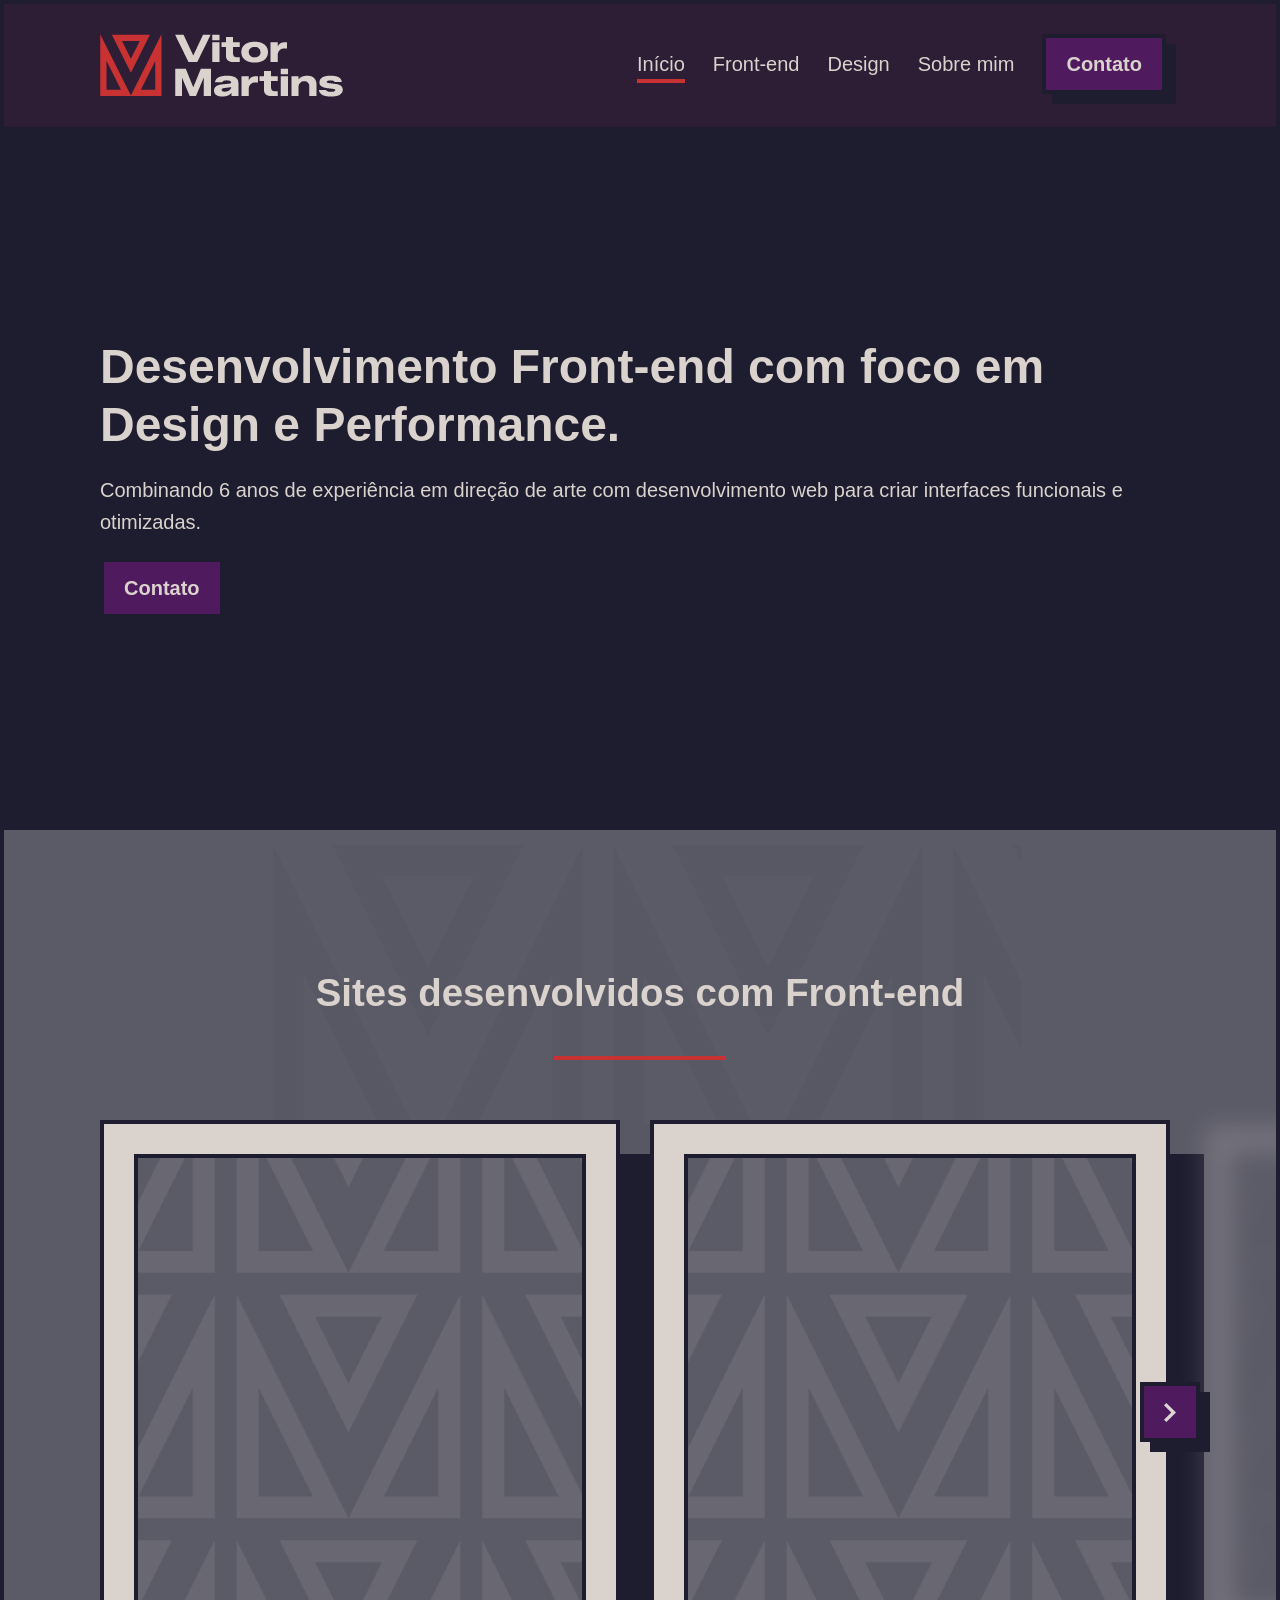
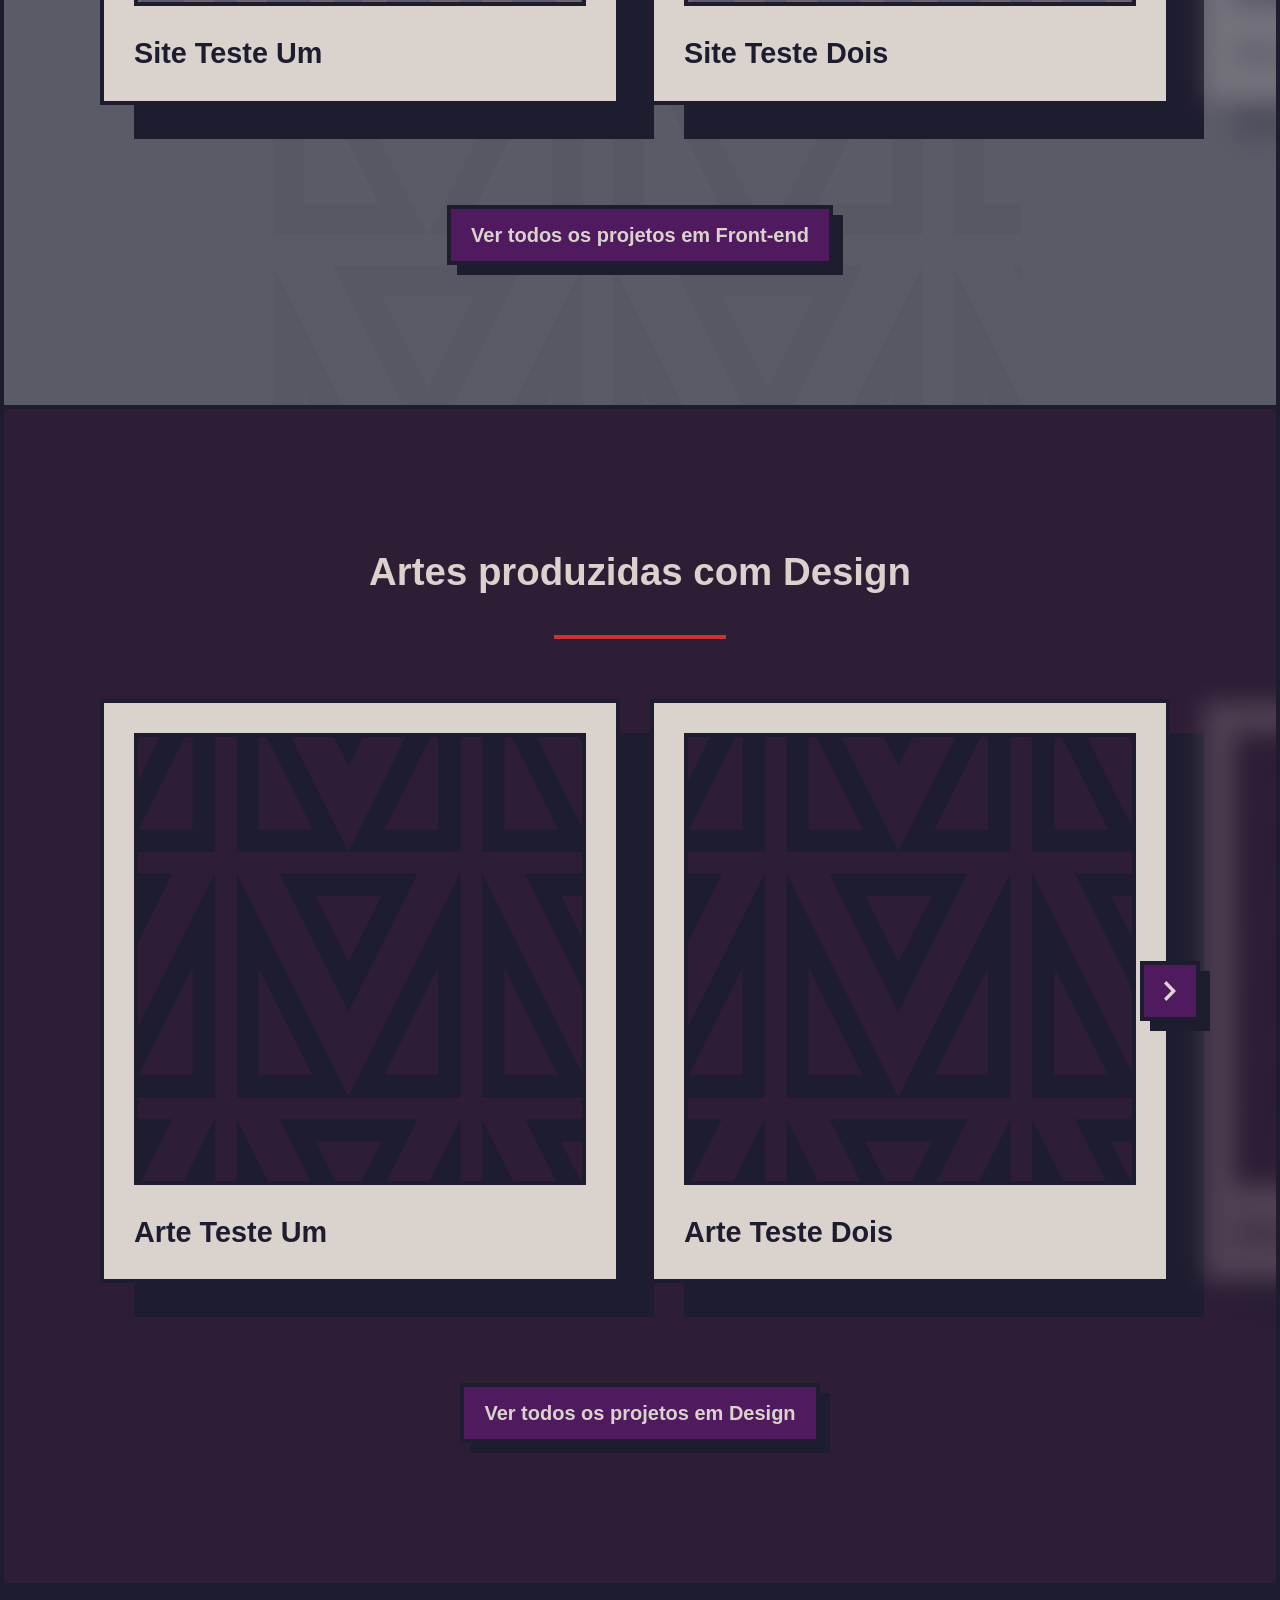
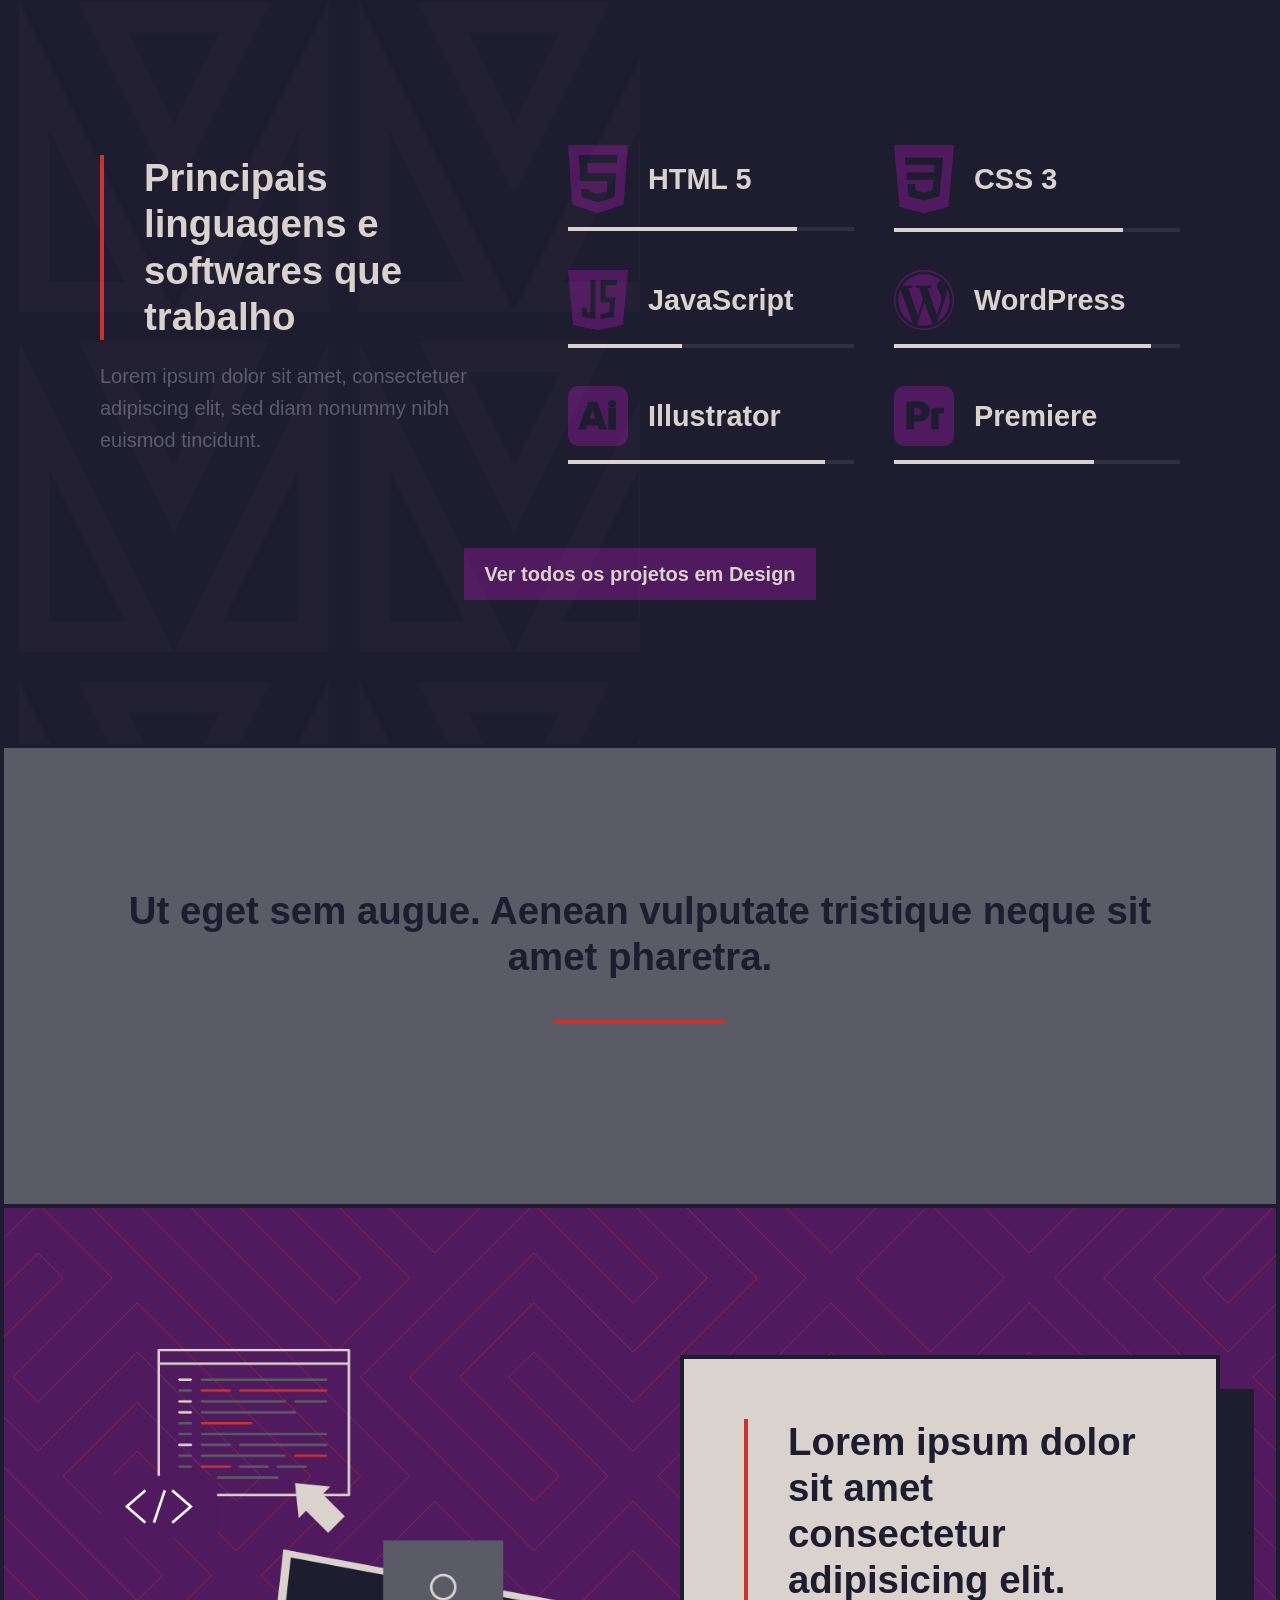
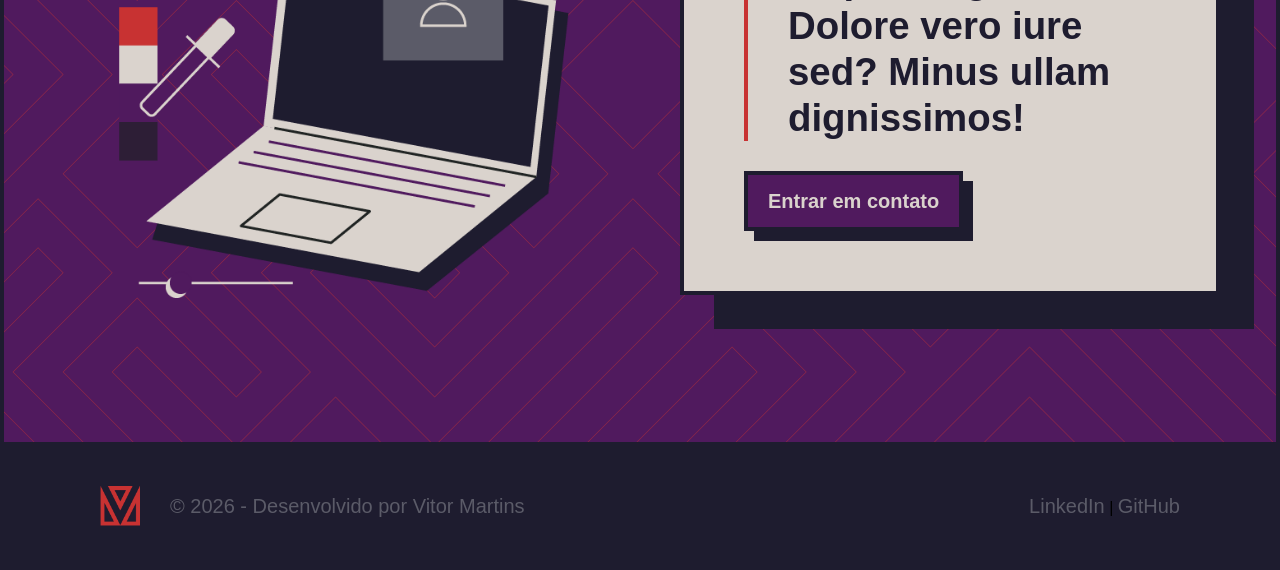
==== index.html @ 4c500d33 "Conclui CSS e aplica em todas as paginas" ====
<!doctype html>
<html lang="pt-br">

<head>
  <meta charset="UTF-8" />
  <meta name="viewport" content="width=device-width, initial-scale=1.0" />
  <title>Vitor Martins</title>

  <link rel="preload" href="fonts/ZalandoSansExpanded-Bold.woff2" as="font" type="font/woff2" crossorigin>
  <link rel="preload" href="fonts/ZalandoSansExpanded-Medium.woff2" as="font" type="font/woff2" crossorigin>

  <link rel="stylesheet" href="css/global.css" />
  <link rel="stylesheet" href="css/header.css" />
  <link rel="stylesheet" href="css/hero.css" />
  <link rel="stylesheet" href="css/inicio.css" />
  <link rel="stylesheet" href="css/portfolio.css" />
  <link rel="stylesheet" href="css/footer.css" />

  <link rel="icon" href="img/favicon-red-vitor-martins.png" type="image/png">
</head>

<body class="pg-inicio">
  <div id="header-placeholder"></div>
  <main>
    <section class="hero">
      <div class="container">
        <div class="hero-img">
          <h1 class="">Desenvolvimento Front-end com foco em Design e Performance.</h1>
          <p class="white-text">Combinando 6 anos de experiência em direção de arte com desenvolvimento web para criar
            interfaces funcionais e otimizadas.</p>
          <a href="contato.html" class="cta-button">Contato</a>
        </div>
      </div>
    </section>

    <section class="home-section-carrossel gray-section vm-pattern vm-pattern-dark pattern-center">
      <div class="container-referencia center-content">
        <h2 class="title-section">Sites desenvolvidos com Front-end</h2>
        <div class="red-line-spacing"></div>

        <div class="wrapper-carrossel-home">
          <button class="nav-home prev" onclick="moveCarrossel('carrossel-fe', -1)">
            <img src="svg/arrow-left.svg" class="carrossel-left-arrow" alt="Anterior">
          </button>

          <div class="track-mask">
            <div id="carrossel-fe" class="track-carrossel">
            </div>
          </div>

          <button class="nav-home next" onclick="moveCarrossel('carrossel-fe', 1)">
            <img src="svg/arrow-right.svg" alt="Próximo">
          </button>
        </div>

        <a href="front-end.html" class="cta-button">Ver todos os projetos em Front-end</a>
      </div>
    </section>

    <section class="home-section-carrossel">
      <div class="container center-content">
        <h2 class="title-section">Artes produzidas com Design</h2>
        <div class="red-line-spacing"></div>

        <div class="wrapper-carrossel-home">
          <button class="nav-home prev" onclick="moveCarrossel('carrossel-dg', -1)">
            <img src="svg/arrow-left.svg" alt="Anterior">
          </button>

          <div class="track-mask">
            <div id="carrossel-dg" class="track-carrossel">
            </div>
          </div>

          <button class="nav-home next" onclick="moveCarrossel('carrossel-dg', 1)">
            <img src="svg/arrow-right.svg" alt="Próximo">
          </button>
        </div>

        <a href="design.html" class="cta-button">Ver todos os projetos em Design</a>
      </div>
    </section>

    <section class="dark-section vm-pattern vm-pattern-light pattern-left-50">
      <div class="container software-section">
        <div class="software-column-text">
          <h2 class="red-line-lateral">Principais linguagens e softwares que trabalho
          </h2>
          <p>Lorem ipsum dolor sit amet, consectetuer adipiscing elit, sed diam nonummy nibh
            euismod tincidunt.</p>
        </div>

        <div class="software-column-skills">
          <div class="software-group-skills">
            <div class="software-item">
              <div class="software-title">
                <svg class="software-icon" xmlns="http://www.w3.org/2000/svg" viewBox="0 0 66.55 75.36">
                  <path
                    d="M33.7,75.36h-.88c-.07-.12-.16-.21-.39-.28l-27.75-9.13L0,0h66.55s-4.67,65.95-4.67,65.95l-27.66,9.1c-.28.07-.41.15-.51.31ZM15.2,57.8l18.08,6.03,18.11-6.05,1.88-26.57h-31.14s-.76-11.34-.76-11.34h32.68s.64-8.83.64-8.83H11.87s2.02,29,2.02,29h29.88s-.78,11.26-.78,11.26l-9.73,3.22-9.68-3.21-.27-2.44h-8.78s.65,8.94.65,8.94Z" />
                </svg>
                <h3>HTML 5</h3>
              </div>
              <div class="software-skill-bar">
                <div class="software-skill-level" data-level="80%"></div>
              </div>
            </div>

            <div class="software-item">
              <div class="software-title">
                <svg class="software-icon" xmlns="http://www.w3.org/2000/svg" viewBox="0 0 65.93 75.36">
                  <path
                    d="M65.93,0l-6.01,67.82-26.94,7.54-26.97-7.55L0,0h65.93ZM32.92,52.31l-9.25-2.51-.64-6.91h-8.34s1.19,13.34,1.19,13.34l17.08,4.73,17.09-4.71,3.76-42.36-41.7-.02.56,7.85,32.17-.09-.62,8.45-30.75.37.8,7.89,29.22-.07-1.24,11.54-9.34,2.52Z" />
                </svg>
                <h3>CSS 3</h3>
              </div>
              <div class="software-skill-bar">
                <div class="software-skill-level" data-level="80%"></div>
              </div>
            </div>
          </div>

          <div class="software-group-skills">
            <div class="software-item">
              <div class="software-title">
                <svg class="software-icon" xmlns="http://www.w3.org/2000/svg" viewBox="0 0 75.35 75.36">
                  <path
                    d="M38.12,75.36h-.88l-30.94-6.3L0,.88v-.88h75.35s-6.27,69.06-6.27,69.06l-30.96,6.3ZM16.89,47.13l1.05,11.48,16.59,3.3V12.58s-6.28,0-6.28,0v41.69s-4.48-.89-4.48-.89l-.6-6.26-6.28.03ZM57.44,58.59l2.16-24.04-12.49-.02v-15.69s13.93,0,13.93,0l.56-6.27h-20.77s0,28.24,0,28.24l11.91.03-1.14,12.53-10.74,2.15v6.4s16.59-3.32,16.59-3.32Z" />
                </svg>
                <h3>JavaScript</h3>
              </div>
              <div class="software-skill-bar">
                <div class="software-skill-level" data-level="40%"></div>
              </div>
            </div>

            <div class="software-item">
              <div class="software-title">
                <svg class="software-icon" xmlns="http://www.w3.org/2000/svg" viewBox="0 0 78.14 78.14">
                  <path
                    d="M40.72,0c0,.08.47.02.71.06.17.03.32.04.51.05,5.29.38,10.42,1.84,15.13,4.28,7.52,3.92,13.59,10.18,17.26,17.83,2.07,4.32,3.13,8.98,3.7,13.72l.06.5v.89s.03.05.05.04v3.38s-.04.01-.04.04v.89s-.06.42-.06.42c-.65,5.27-1.9,10.45-4.39,15.15-3.86,7.29-9.92,13.19-17.32,16.84-4.58,2.26-9.54,3.59-14.63,3.93-.46.03-.61.07-1.07.07h-.41c-.06,0-.22-.01-.2.04h-1.87s-.01-.04-.04-.04l-.97-.02-.41-.04-.85-.07c-12.75-1.04-24.17-8.32-30.58-19.38C2.24,53.34.47,47.44.12,41.37c-.01-.18-.09-1.08-.07-1.18.01-.06,0-.14-.04-.16v-1.95c.03.22.07-.94.08-.69,0-.23.03-.42.04-.65.31-5.11,1.6-10.1,3.85-14.71C7.78,14.18,14.13,7.82,21.95,3.98,26.43,1.78,31.26.48,36.23.11c.19-.01.34-.02.52-.06.26-.05.52.05.75-.05h3.21ZM76.35,39.06C76.35,18.49,59.68,1.81,39.1,1.81S1.85,18.49,1.85,39.06s16.68,37.25,37.25,37.25,37.25-16.68,37.25-37.25Z" />
                  <path
                    d="M9.06,53.9c-4.42-8.92-4.6-19.43-.56-28.48l14.35,39.32,1.61,4.4c.04.09.02.11-.05.03-6.66-3.26-12.06-8.62-15.36-15.28Z" />
                  <path
                    d="M56.07,67.95c-.07.04-.11.05-.11,0l10.23-29.58c2-5,2.99-9.95,2.31-15.36,5.72,10.4,5.43,23.26-.75,33.41-2.89,4.75-6.9,8.7-11.68,11.53Z" />
                  <path
                    d="M39.95,20.68c-3.43.09-7-.17-10.41-.4-.4-.03-.76.12-1.02.39-.37.39-.47.93-.34,1.45.15.48.52.82,1.02.9l3.69.34,5.22,14.3-7.33,21.99-12.17-36.21s-.05-.06-.05-.07c0-.03.04-.02.08-.02,1.29-.08,2.56-.17,3.85-.33.75-.09,1.23-.73,1.18-1.46-.05-.78-.66-1.34-1.45-1.28l-7.07.39c-1.34.07-2.64.04-4.02-.01,5.13-7.8,13.3-13.13,22.5-14.65,10.19-1.67,20.47,1.36,28.07,8.3.03.04,0,.03-.05.03-3.66-.23-6.34,3.14-5.92,6.73.17,1.42.69,2.66,1.36,3.9.43.8.88,1.53,1.36,2.3.8,1.28,1.53,2.59,2.1,4,.9,2.21,1.31,4.57,1.16,6.96-.17,2.57-1.19,5.63-1.94,8.11l-1.58,5.21-1.72,5.76-.51,1.7c-.03.09-.05.18-.09.27.01.06-.02.11-.05.03l-12.05-35.83s-.02-.07-.02-.1c0-.03.05-.02.09-.03,1.27-.08,2.52-.17,3.79-.33.76-.09,1.25-.75,1.18-1.51-.07-.74-.65-1.29-1.41-1.24-2.49.18-4.94.34-7.43.4Z" />
                  <path d="M50.22,70.67c-6.64,2.33-13.83,2.51-20.58.53l10.06-29.22,10.31,28.26.21.42Z" />
                </svg>
                <h3>WordPress</h3>
              </div>
              <div class="software-skill-bar">
                <div class="software-skill-level" data-level="90%"></div>
              </div>
            </div>
          </div>

          <div class="software-group-skills">
            <div class="software-item">
              <div class="software-title">
                <svg class="software-icon" xmlns="http://www.w3.org/2000/svg" viewBox="0 0 74.56 74.56">
                  <polygon points="26.88 40.46 34.12 40.41 30.49 29.29 26.88 40.46" />
                  <path
                    d="M61.48,0H13.08C5.86,0,0,5.86,0,13.08v48.4c0,7.22,5.86,13.08,13.08,13.08h48.4c7.22,0,13.08-5.86,13.08-13.08V13.08c0-7.22-5.86-13.08-13.08-13.08ZM38.59,54.21l-1.66-5.13-12.81-.02-1.73,5.16-9.94-.03,12.8-34.45h11.17s12.44,34.45,12.44,34.45l-10.27.02ZM59.38,54.22h-9.24v-27.15h9.24v27.15ZM56.78,26.13c-1.35.45-2.76.42-4.04,0-1.82-.61-2.9-2.17-2.9-3.98,0-1.81,1.1-3.37,2.92-3.97,1.28-.42,2.67-.42,3.97-.02,1.8.56,2.92,2.09,2.97,3.85.05,1.86-1,3.49-2.91,4.13Z" />
                </svg>
                <h3>Illustrator</h3>
              </div>
              <div class="software-skill-bar">
                <div class="software-skill-level" data-level="90%"></div>
              </div>
            </div>

            <div class="software-item">
              <div class="software-title">
                <svg class="software-icon" xmlns="http://www.w3.org/2000/svg" viewBox="0 0 74.56 74.56">
                  <path d="M29.98,27.56h-4.99v8.46h4.99c2.33,0,4.23-1.89,4.23-4.23s-1.89-4.23-4.23-4.23Z" />
                  <path
                    d="M61.48,0H13.08C5.86,0,0,5.86,0,13.08v48.4c0,7.22,5.86,13.08,13.08,13.08h48.4c7.23,0,13.08-5.86,13.08-13.08V13.08c0-7.22-5.86-13.08-13.08-13.08ZM31.94,44.21h-6.96v9.62h-9.49V19.37h16.44c6.86,0,12.42,5.56,12.42,12.42s-5.56,12.42-12.42,12.42ZM62.16,33.99c-2.54-.11-4.78,0-6.72.23v19.61h-9.12v-24.97s6.07-3.33,15.84-1.9v7.02Z" />
                </svg>
                <h3>Premiere</h3>
              </div>
              <div class="software-skill-bar">
                <div class="software-skill-level" data-level="70%"></div>
              </div>
            </div>
          </div>
        </div>
      </div>
      <div class="software-cta">
        <a href="design.html" class="cta-button">Ver todos os projetos em Design</a>
      </div>
    </section>

    <section class="gray-section center-content">
      <div class="container">
        <h2 class="black-text">Ut eget sem augue. Aenean vulputate tristique neque sit amet pharetra.
        </h2>
        <div class="red-line-spacing"></div>
      </div>
    </section>

  </main>

  <div id="footer-placeholder"></div>

  <script type="module" src="js/main.js"></script>
  <script type="module" src="js/home-carrossel.js"></script>
</body>

</html>
---- css/global.css ----
/* Reset CSS de Eric Meyer - versão reduzida */
html,
body,
div,
span,
applet,
object,
iframe,
h1,
h2,
h3,
h4,
h5,
h6,
p,
blockquote,
pre,
a,
abbr,
acronym,
address,
big,
cite,
code,
del,
dfn,
em,
img,
ins,
kbd,
q,
s,
samp,
small,
strike,
strong,
sub,
sup,
tt,
var,
b,
u,
i,
center,
dl,
dt,
dd,
ol,
ul,
li,
fieldset,
form,
label,
legend,
table,
caption,
tbody,
tfoot,
thead,
tr,
th,
td,
article,
aside,
canvas,
details,
embed,
figure,
figcaption,
footer,
header,
hgroup,
menu,
nav,
output,
ruby,
section,
summary,
time,
mark,
audio,
video {
  margin: 0;
  padding: 0;
  border: 0;
  font-size: 100%;
}

*,
*::before,
*::after {
  box-sizing: border-box;
}

:root {
  --white-color: #DAD3CD;
  --black-color: #1E1C2F;
  --light-purple-color: #501A5E;
  --dark-purple-color: #2D1E36;
  --red-color: #C83232;
  --grey-color: #5B5B68;

  --title-weight: 700;
  --text-weight: 500;

  --h1-font-size: clamp(1.5rem, 1rem + 3vw, 3rem);
  --h2-font-size: clamp(1.6rem, 1.3rem + 2.5vw, 2.4rem);
  --h3-font-size: clamp(1.4rem, 1.1rem + 2vw, 1.8rem);
  --h4-font-size: clamp(1.2rem, 1rem + 1.5vw, 1.4rem);

  --text-font-size: clamp(1.1rem, 1rem + 0.5vw, 1.25rem);
  --button-font-size: clamp(1rem, 0.9rem + 0.4vw, 1.1rem);
}


main {
  padding-top: 130px;
  background-color: var(--dark-purple-color);
}

/* Margem global do site*/
.container {
  width: 100%;
  max-width: 1200px;
  margin: 0 auto;
  padding: 0 40px;
}

/* Sections sempre 100% para aceitar fundos */
section {
  width: 100%;
  padding: 70px 0;
  border-right: 4px solid;
  border-left: 4px solid;
  border-bottom: 4px solid;
  border-color: var(--black-color);
}

.dark-section {
  background: var(--black-color);
}

.light-section {
  background: var(--white-color);
}

.gray-section {
  background: var(--grey-color);
}

.light-purple-section {
  background: var(--light-purple-color)
}

h1 {
  font-size: var(--h1-font-size);
}

h2 {
  font-size: var(--h2-font-size);
}

h3 {
  font-size: var(--h3-font-size);
}

h4 {
  font-size: var(--h4-font-size);
}

h1,
h2,
h3,
h4 {
  font-weight: var(--title-weight);
  line-height: 1.2;
  color: var(--white-color);
}

p {
  color: var(--grey-color);
  font-size: var(--text-font-size);
  font-weight: var(--text-weight);
  line-height: 1.6;
}

a {
  text-decoration: none;
  color: var(--grey-color);
  font-size: var(--text-font-size);
  font-weight: var(--text-weight);
  line-height: 1.6;

}

a:hover {
  color: var(--red-color)
}

button,
input,
select,
textarea {
  font-family: inherit;
  /* Use a mesma fonte do pai */
}

body {
  font-family: "Zalando Sans Expanded", Arial, sans-serif;
  -webkit-font-smoothing: antialiased;

  /* Estrutura para o footer ficar sempre no fim */
  display: flex;
  flex-direction: column;
  min-height: 100vh;

  /* Controle de visibilidade para evitar o "pulo" do header */
  opacity: 0;
  transition: opacity 0s ease-in;
}

body.loaded {
  opacity: 1;
}

.black-text {
  color: var(--black-color);
}

.white-text {
  color: var(--white-color);
}

.page-title {
  padding: 160px 0;
  background: var(--black-color);
}

.center-content {
  text-align: center;
}


/* --- ESPAÇAMENTOS PARA ITENS --- */
.large-bottom-margin {
  margin-bottom: 70px
}

.medium-bottom-margin {
  margin-bottom: 50px
}

.small-bottom-margin {
  margin-bottom: 30px
}


.red-line-spacing {
  border: 0;
  width: 16%;
  border-top: 4px solid var(--red-color);
  margin: 40px auto;
}

.red-line-lateral {
  padding-left: 24px;
  border-left: 4px solid var(--red-color)
}

.cta-button,
button {
  cursor: pointer;
  border: 4px solid var(--black-color);
  box-shadow: 10px 10px 0 0 var(--black-color);
  display: inline-block;
  padding: 10px 20px;
  font-size: var(--text-font-size);
  font-weight: var(--title-weight);
  color: var(--white-color);
  background: var(--light-purple-color);
}

.cta-button:hover {

  background: var(--red-color);
  color: var(--white-color);
  transform: translate(-4px, -4px);
  box-shadow: 14px 14px 0 0 var(--black-color);
}

h2.title-section:hover,
.red-line-lateral:hover {
  transform: translate(0, -4px);
}


/* --- CONFIGURAÇÃO DOS PATTERN --- */
.vm-pattern {
  position: relative;
  overflow: hidden;
}

.vm-pattern::before {
  content: '';
  position: absolute;
  top: 0;
  left: 0;
  height: 100%;
  background-image: url('/svg/vm-pattern.svg');
  background-repeat: repeat;
  background-size: 340px;
  pointer-events: none;
}

.vm-pattern-light::before {
  opacity: 0.02;
}

.vm-pattern-dark::before {
  filter: brightness(0);
  /* Transforma o branco em preto/escuro */
  opacity: 0.02;
}

/* Ocupa a tela inteira */
.pattern-full::before {
  width: 100%;
}

/* Ocupa só a metade esquerda */
.pattern-left-50::before {
  width: 50%;
}

/* Ocupa só a metade direita */
.pattern-right-50::before {
  width: 50%;
  right: 0;
  left: auto;
}

/* Ocupa apenas o meio */
.pattern-center::before {
  width: 60%;
  left: 50%;
  /* Ou o tamanho que preferir para o centro */
  transform: translateX(-50%);
}





/* --- SEÇÃO DE CTA UNIVERSAL (NO FOOTER) --- */
.cta-backpack {
  display: flex;
  flex-direction: row;
  align-items: center;
  gap: 40px;
}

.cta-l-column {
  min-width: 50%;
}

.cta-r-column {
  min-width: 50%;
  display: flex;
  align-items: flex-start;
  flex-direction: column;
  gap: 30px;
  padding: 60px;
  background: var(--white-color);
  border: 4px solid var(--black-color);
  box-shadow: 34px 34px 0 0 var(--black-color);
}

.cta-img-notebook {
  height: 550px;
}

.cta-img-notebook:hover {
  transform: scale(1.02);
}





/* --- TEXTURA DE FUNDO (LABIRINTO) --- */
.maze-bg {
  position: relative;
  overflow: hidden;
  z-index: 0;
}

.maze-bg::before {
  content: "";
  position: absolute;
  top: 0;
  left: 0;
  width: 100%;
  height: 100%;
  -webkit-mask-image: url('/svg/maze-bg.svg');
  mask-image: url('/svg/maze-bg.svg');
  -webkit-mask-size: cover;
  mask-size: cover;
  -webkit-mask-repeat: no-repeat;
  background-color: var(--red-color);
  opacity: 0.5;
  z-index: 0;
}

.maze-bg>* {
  position: relative;
  z-index: 1;
}










/* ===== RESPONSIVO ===== */
@media screen and (min-width:768px) {}


@media screen and (min-width:1024px) {
  .red-line-lateral {
    padding-left: 40px;
  }

  section {
    padding: 140px 0;
  }

  .container {
    padding: 0 60px;
  }
}


@media screen and (min-width:1440px) {}
---- css/header.css ----
div#header-placeholder {
  position: fixed;
  width: 100%;
  z-index: 999;
}

/* Quando o body for "pg-inicio", pinte o link "nav-inicio" e assim por diante */
.pg-inicio .nav-inicio,
.pg-front-end .nav-front-end,
.pg-design .nav-design,
.pg-sobre-mim .nav-sobre-mim {
  padding-top: 4px;
  padding-bottom: 4px;
  border-bottom: 4px solid var(--red-color);
}

.pg-contato .nav-contato {
  border: 4px solid var(--red-color) !important;
}

.main-header {
  background-color: var(--dark-purple-color);
  border: 4px solid var(--black-color);
  position: relative;
  width: 100%;
}

.main-header>.container {
  display: flex;
  flex-direction: row;
  justify-content: space-between;
  align-items: center;
  padding-top: 30px;
  padding-bottom: 30px;
}

nav {
  display: none;
}

.logo {
  display: inline-block;
  width: 63px;
  height: 63px;
}

.img-mobile {
  display: block;
}

.img-desktop {
  display: none;
}

.burger-clicker {
  cursor: pointer;
}

.burger {
  width: 35px;
  height: 35px;
}

.burger a:hover {
  color: var(--red-color);
}

input[type="checkbox"]:checked~nav {
  padding: 20px 40px 30px;
  display: block;
  position: absolute;
  /* Joga o menu 4px para a esquerda para cobrir a borda do pai ou alinhar */
  left: -4px;
  /* Soma a largura total + as duas bordas de 4px (8px) */
  width: calc(100% + 8px);
  top: 100%;
  background: var(--dark-purple-color);
  border: 4px solid var(--black-color);
  z-index: 999;
}

.list-links {
  list-style: none;
}

.list-links li {
  margin: 16px 0;
}

.list-links li a {
  color: var(--white-color);
  text-decoration: none;
  font-weight: var(--text-weight);
}

.list-links li a.botao-contato {
  border: 4px solid var(--black-color);
  box-shadow: 10px 10px 0 0 var(--black-color);
  display: inline-block;
  font-weight: 700;
}

.list-links li a.botao-contato:hover {
  transform: translate(-4px, -4px);
  box-shadow: 14px 14px 0 0 var(--black-color);
}

.botao-contato {
  background: var(--light-purple-color);
  padding: 10px 16px;
  color: var(--white-color) !important;
}

.botao-contato:hover {
  background: var(--red-color);
}


@media screen and (min-width:768px) {
  .main-header>.container {
    align-items: stretch;
  }

  .burger {
    margin-top: 0;
    width: auto;
    height: 24px;
  }

  .burger label {
    display: none;
  }

  .burger nav {
    display: block;
  }

  .burger ul {
    display: flex;
    justify-content: space-between;
    align-items: center;
    padding: 0;
  }

  .burger ul li {
    margin: 0 14px;
  }

  .botao-contato {
    border: 4px solid var(--light-purple-color);
    box-shadow: 10px 10px 0 0 var(--black-color);
    background: var(--light-purple-color);
    padding: 10px 20px;
    color: var(--white-color) !important;
    font-weight: var(--title-weight);
  }
}


@media screen and (min-width:1024px) {
  .logo {
    width: 260px;
    height: auto;
  }

  .img-desktop {
    display: block;
    height: 63px;
  }

  .img-mobile {
    display: none;
  }

  input[type="checkbox"]:checked~nav {
    padding: 20px 60px 30px;
  }
}

@media screen and (min-width:1440px) {
  .logo {
    width: 260px;
    height: auto;
  }

  .img-desktop {
    display: block;
    height: 63px;
  }

  .img-mobile {
    display: none;
  }
}
---- css/hero.css ----
.hero {
    height: 500px;
    /* background: url(../img/hero-bg-smartphone-2x.jpg) no-repeat center center/cover; */
    background: var(--black-color);
    display: flex;
    align-items: center;
}

.hero-img {
    display: flex;
    justify-content: center;
    flex-direction: column;
    align-items: flex-start;
    gap: 20px;
}

section.hero {
    border-right: 4px solid;
    border-left: 4px solid;
    border-bottom: 4px solid;
    border-color: var(--black-color);
}


@media screen and (min-width:768px) {
    .hero {
        min-height: 600px;
        /* background-image: url(../img/hero-bg-tablet-2x.jpg); */
        background: var(--black-color);
    }
}


@media screen and (min-width:1024px) {
    .hero {
        min-height: 700px;
        /* background-image: url(../img/hero-bg-desktop.jpg); */
        background: var(--black-color);
    }
}
---- css/inicio.css ----
/* --- SEÇÃO SOFTWARES --- */
.software-icon:hover {
    fill: var(--red-color);
}


.software-section {
    display: flex;
    flex-direction: column;
    gap: 10px;
    align-items: center;
}

.software-column-text {
    width: 100%;
    display: flex;
    flex-direction: column;
    gap: 20px;
}

.software-column-skills {
    width: 100%;
}

.software-group-skills {
    display: flex;
    flex-direction: column;
    align-items: stretch;
}

.software-icon {
    width: 50px;
    fill: var(--light-purple-color);
}

.software-item {
    margin-bottom: 20px;
}

.software-title {
    display: flex;
    flex-direction: row;
    align-items: center;
    justify-content: flex-start;
    gap: 20px;
    padding: 18px 0 6px;
}

.software-skill-bar {
    width: 100%;
    height: 4px;
    background-color: #dad3cd1a;
    margin-top: 8px;
    overflow: hidden;
}

.software-skill-level {
    height: 100%;
    width: 0;
    background-color: var(--white-color);
    transition: width 1.5s cubic-bezier(0.1, 0.5, 0.5, 1);
}

.software-cta {
    text-align: left;
    margin-top: 40px;
    padding: 0 36px;
}



@media screen and (min-width:768px) {

    /* --- SEÇÃO SOFTWARES --- */
    .software-group-skills {
        display: flex;
        flex-direction: row;
        justify-content: space-between;
    }

    .software-item {
        flex: 0 1 calc(50% - 20px);
        min-width: 250px;
    }

    .software-icon {
        width: 60px;
    }

    .software-title {
        display: flex;
        flex-direction: row;
        align-items: center;
        justify-content: flex-start;
        gap: 20px;
    }

    .software-skill-bar {
        width: 100%;
        height: 4px;
        background-color: #dad3cd1a;
        margin-top: 8px;
        overflow: hidden;
    }

    .software-skill-level {
        height: 100%;
        width: 0;
        background-color: var(--white-color);
        transition: width 1.5s cubic-bezier(0.1, 0.5, 0.5, 1);
    }

    .software-cta {
        text-align: center;

    }



    @media screen and (min-width:1024px) {

        /* --- SEÇÃO SOFTWARES --- */
        .software-section {
            display: flex;
            align-items: center;
            flex-direction: row;
            justify-content: space-between;
            gap: 60px;
        }

        .software-column-text {
            width: 40%;
        }

        .software-column-skills {
            width: 60%;
        }

        .software-group-skills {
            display: flex;
            flex-direction: row;
            justify-content: space-between;
        }

        .software-item {
            flex: 0 1 calc(50% - 20px);
            min-width: 250px;
        }

        .software-icon {
            width: 60px;
        }

        .software-title {
            display: flex;
            flex-direction: row;
            align-items: center;
            justify-content: flex-start;
            gap: 20px;
        }

        .software-skill-bar {
            width: 100%;
            height: 4px;
            background-color: #dad3cd1a;
            margin-top: 8px;
            overflow: hidden;
        }

        .software-skill-level {
            height: 100%;
            width: 0;
            background-color: var(--white-color);
            transition: width 1.5s cubic-bezier(0.1, 0.5, 0.5, 1);
        }

        .software-cta {
            margin-top: 60px;
        }

    }
}
---- css/portfolio.css ----
/* --- CARROSSEL COM PORTFÓLIO DA HOME --- */
.container-referencia {
    max-width: 1200px;
    margin: 0 auto;
    padding: 0 60px;
    position: relative;
    box-sizing: border-box;
}

.wrapper-carrossel-home {
    position: relative;
    width: 100%;
    margin: 60px 0 100px;
    display: flex;
    align-items: center;
}

.track-mask {
    width: 100%;
    overflow: visible;
}

.track-carrossel {
    display: flex;
    gap: 30px;
    transition: transform 0.6s cubic-bezier(0.25, 1, 0.5, 1);
}

.card-projeto-home {
    min-width: calc((100% - 40px) / 2);
    max-width: calc((100% - 40px) / 2);
    opacity: 0.2;
    filter: blur(12px);
    transition: 0s ease;
}

.card-projeto-home.active {
    opacity: 1;
    filter: blur(0);
}

.card-projeto-home img {
    width: 100%;
    height: auto;
    border: 4px solid var(--black-color);
    background: var(--white-color);
    display: block;
    transition: 0s;
}

.card-projeto-home h3 {
    margin-top: 30px;
    font-family: 'Zalando Sans Expanded', sans-serif;
    color: var(--white-color);
    text-align: left;
}

/* Setas - Mesma lógica da página individual que deu certo */
.nav-home {
    position: absolute;
    z-index: 100;
    background: var(--light-purple-color);
    border: 4px solid var(--black-color);
    width: 60px;
    height: 60px;
    display: flex;
    align-items: center;
    justify-content: center;
    cursor: pointer;
    box-shadow: 10px 10px 0 0 var(--black-color);
}

.nav-home:hover {
    background: var(--red-color);
    transform: translate(-2px, -2px);
    box-shadow: 12px 12px 0 0 var(--black-color);
}

.nav-home.prev {
    left: -80px;
}

.nav-home.next {
    right: -80px;
}

.home-section-carrossel {
    overflow-x: hidden;
    position: relative;
}

/* Ajuste para telas menores */
@media (max-width: 1350px) {
    .nav-home.prev {
        left: -20px;
    }

    .nav-home.next {
        right: -20px;
    }
}

.track-mask {
    width: 100%;
    overflow: visible;
    cursor: grab;
    user-select: none;
    -webkit-user-select: none;
}

.track-mask:active {
    cursor: grabbing;
}

/* Força o navegador a não criar aquele 'ghost image' */
.track-carrossel img,
.track-carrossel a {
    user-drag: none;
    -webkit-user-drag: none;
    pointer-events: auto;
}

/* Quando estiver arrastando, força o cursor grabbing em TUDO dentro da máscara */
.track-mask.is-dragging,
.track-mask.is-dragging * {
    cursor: grabbing !important;
}

/* Cursor padrão da área */
.track-mask {
    cursor: grab;
}

/* O link continua com pointer, mas só quando NÃO estivermos arrastando */
.card-projeto-home a {
    cursor: pointer;
}

/* Quando estiver arrastando, força o cursor grabbing em TUDO dentro da máscara */
.track-mask.is-dragging,
.track-mask.is-dragging * {
    cursor: grabbing !important;
}

/* Classe disparada pelo JS para destacar a seta ao passar o mouse nos cards laterais */
.nav-home.highlight-red {
    background-color: var(--red-color) !important;
}

/* Cursor pointer apenas nos links e nos cards inativos */
.card-projeto-home {
    cursor: pointer;
}

.carrossel-left-arrow {
    fill: var(--white-color);
}

/* Faz a imagem preta da seta virar #dad3cd */
.nav-home img {
    filter: invert(96%) sepia(5%) saturate(225%) hue-rotate(323deg) brightness(91%) contrast(89%);
}

/* Quando a seta estiver desativada (limites do carrossel) */
.nav-home.disabled {
    opacity: 0;
    pointer-events: none;
    visibility: hidden;
}





/* --- PÁGINA PORTFÓLIO (FRONT-END E DESIGN) --- */
.grid-portfolio {
    display: grid !important;
    grid-template-columns: repeat(2, 1fr) !important;
    gap: 30px;
    padding: 30px 0;
    width: 100%;
}

.filtros-container {
    display: flex;
    flex-direction: row;
}

button.btn-filtro {
    background: #0000 !important;
    padding: 16px 26px;
    border-bottom: 4px solid rgb(218 211 205 / 10%);
    border-top: 0;
    border-left: 0;
    border-right: 0;
    box-shadow: 0 0 0 !important;
}

button.btn-filtro.active {
    border-bottom: 4px solid var(--red-color);
    transform: translate(0, -5px);
}

button.btn-filtro:hover {
    transform: translate(0, -5px);
    color: var(--red-color);
}

.card-content {
    display: flex;
    flex-direction: column;
    border: 4px solid var(--black-color);
    background: var(--dark-purple-color);
    box-shadow: 34px 34px 0 0 var(--black-color);
    transition: transform 0s ease;
}

.card-content:hover {
    transform: translate(-6px, -6px);
    box-shadow: 40px 40px 0 0 var(--black-color);
    border: 4px solid var(--red-color);
}

.thumb-wrapper {
    width: 100%;
    aspect-ratio: 1 / 1 !important;
    overflow: hidden;
    padding: 30px;
    background-color: var(--white-color);
    display: flex;
    align-items: center;
    justify-content: center;
    box-sizing: border-box;
}

.thumb-wrapper img {
    width: 100%;
    height: 100%;
    object-fit: cover;
    display: block;
    border: 4px solid var(--black-color);
    flex-shrink: 0;
    box-sizing: border-box;
}

.card-text {
    padding: 0 30px 30px;
    background: var(--white-color);
}

.card-text h3 {
    margin: 0;
    font-size: var(--h3-font-size);
    color: var(--black-color);
    text-transform: none;
}


@media (max-width: 768px) {
    .grid-portfolio {
        grid-template-columns: 1fr !important;
        gap: 25px;
    }
}
---- css/footer.css ----
/* Faz o body ocupar no mínimo a altura da tela inteira */
body {
  display: flex;
  flex-direction: column;
  min-height: 100vh;
  margin: 0;
}

/* Faz o conteúdo principal (main) crescer e empurrar o footer para baixo */
main {
  flex: 1;
}

.cta-footer {}

.main-footer {
  width: 100%;
  background: var(--black-color);
  border-right: 4px solid;
  border-left: 4px solid;
  border-bottom: 4px solid;
  border-color: var(--black-color);
}

.main-footer .container {
  display: flex;
  justify-content: space-between;
  align-items: center;
  padding-top: 40px;
  padding-bottom: 40px;
}

.left-footer-column {
  display: flex;
  flex-direction: row;
  align-items: center;
  gap: 30px;
}

.footer-logo-img {
  height: 40px;
}

.footer-logo-img:hover {
  transform: scale(1.08);
}
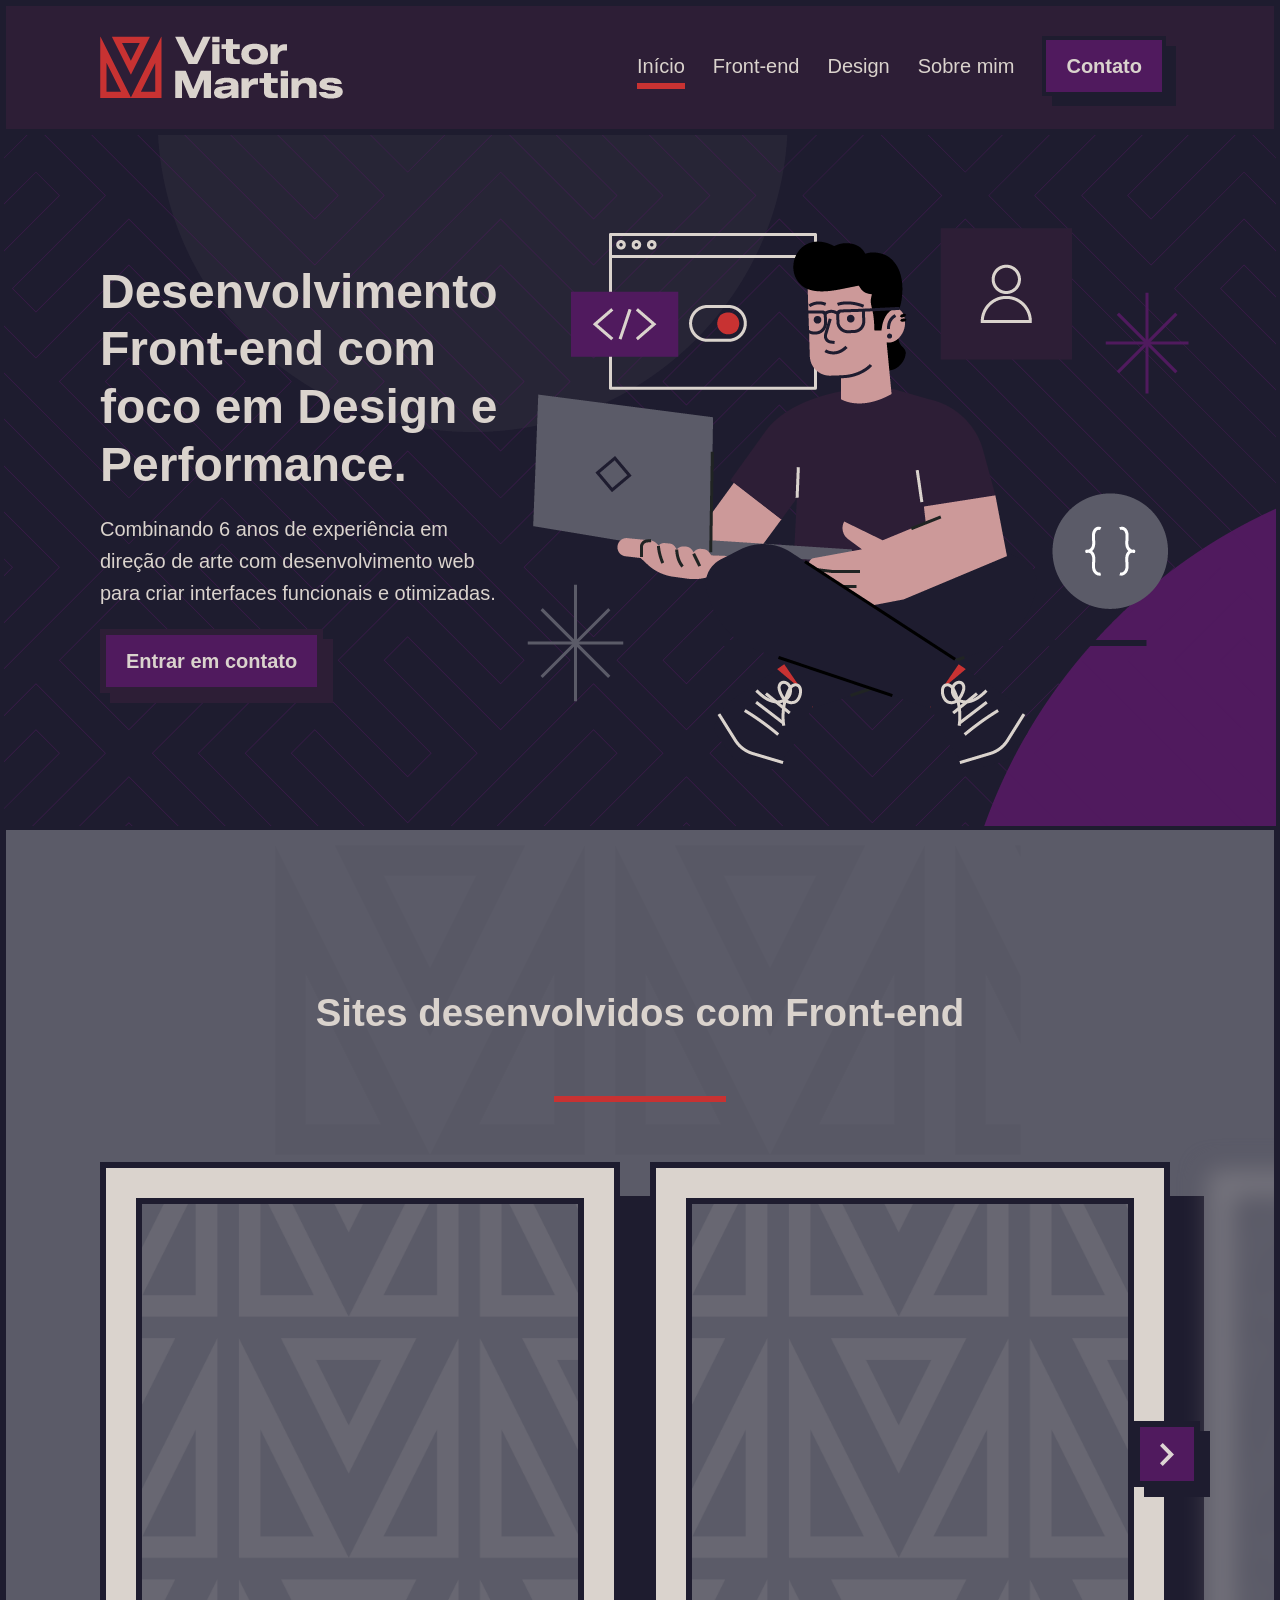
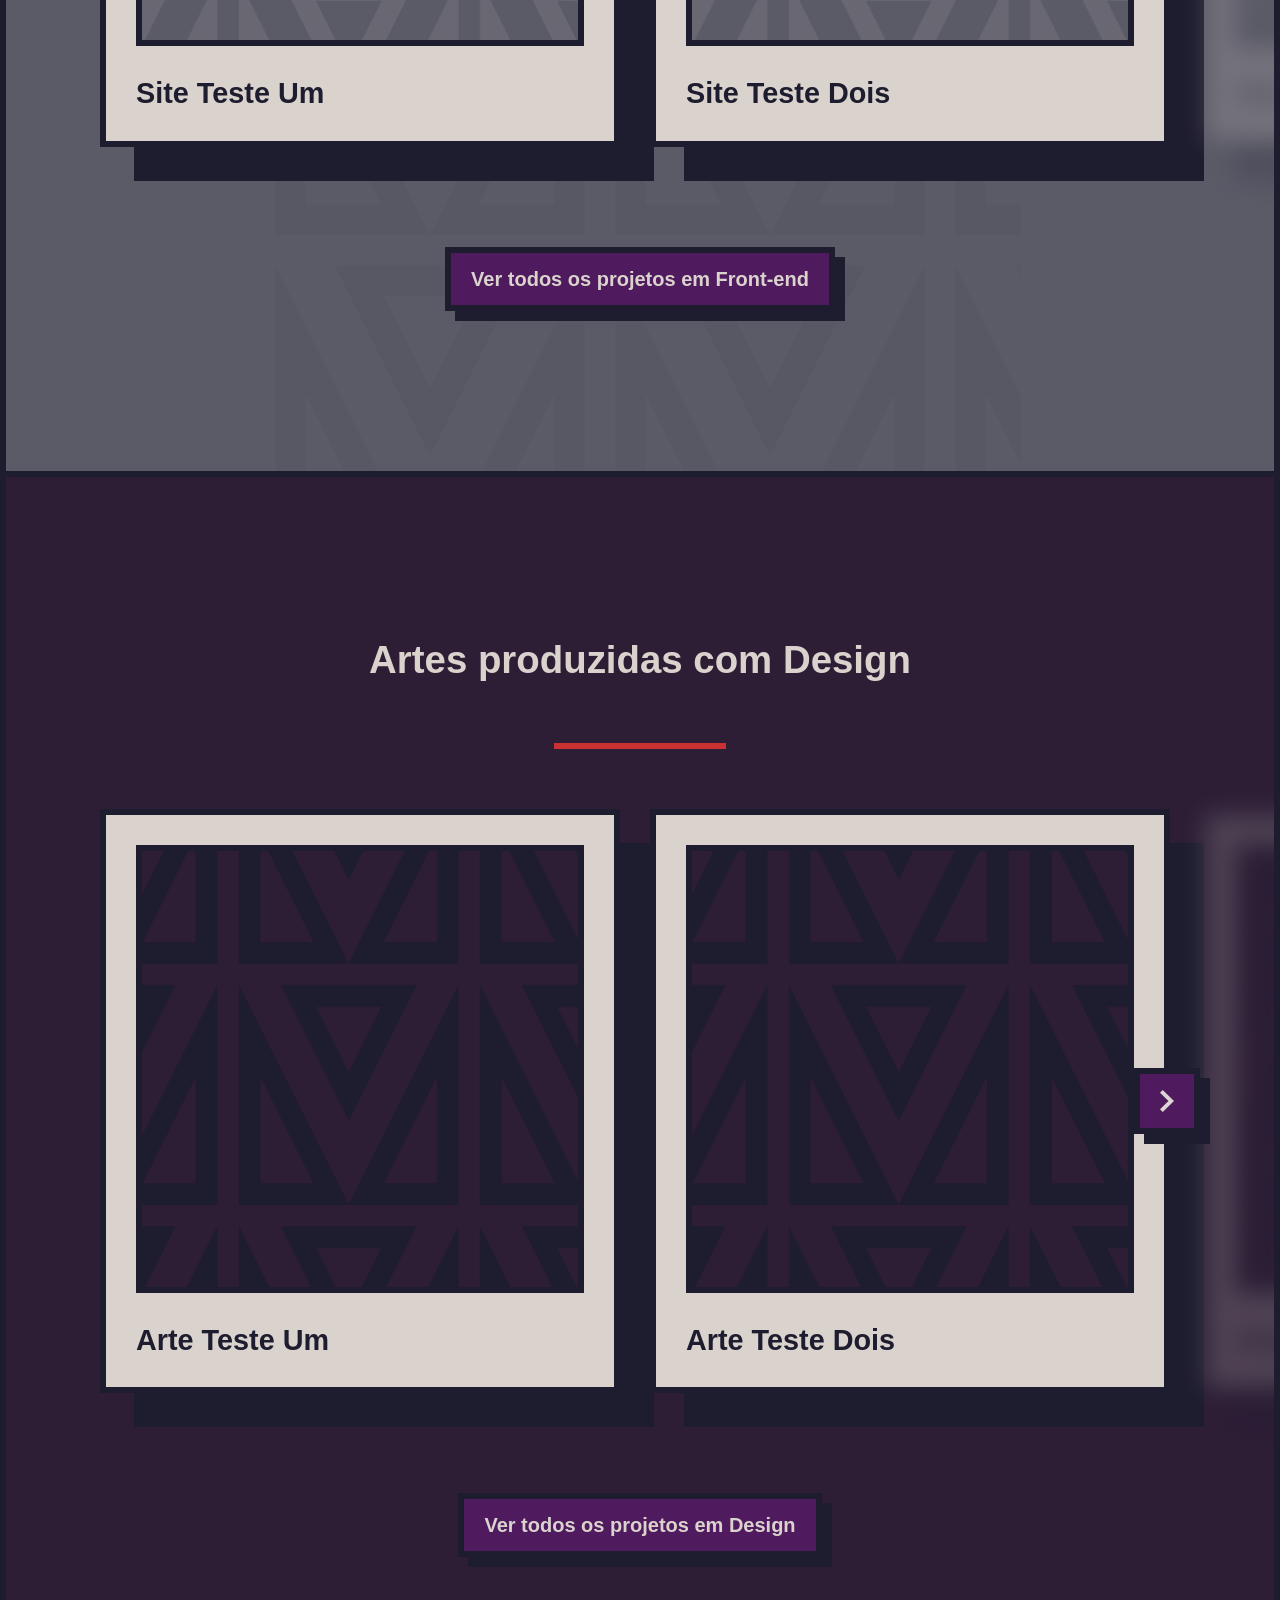
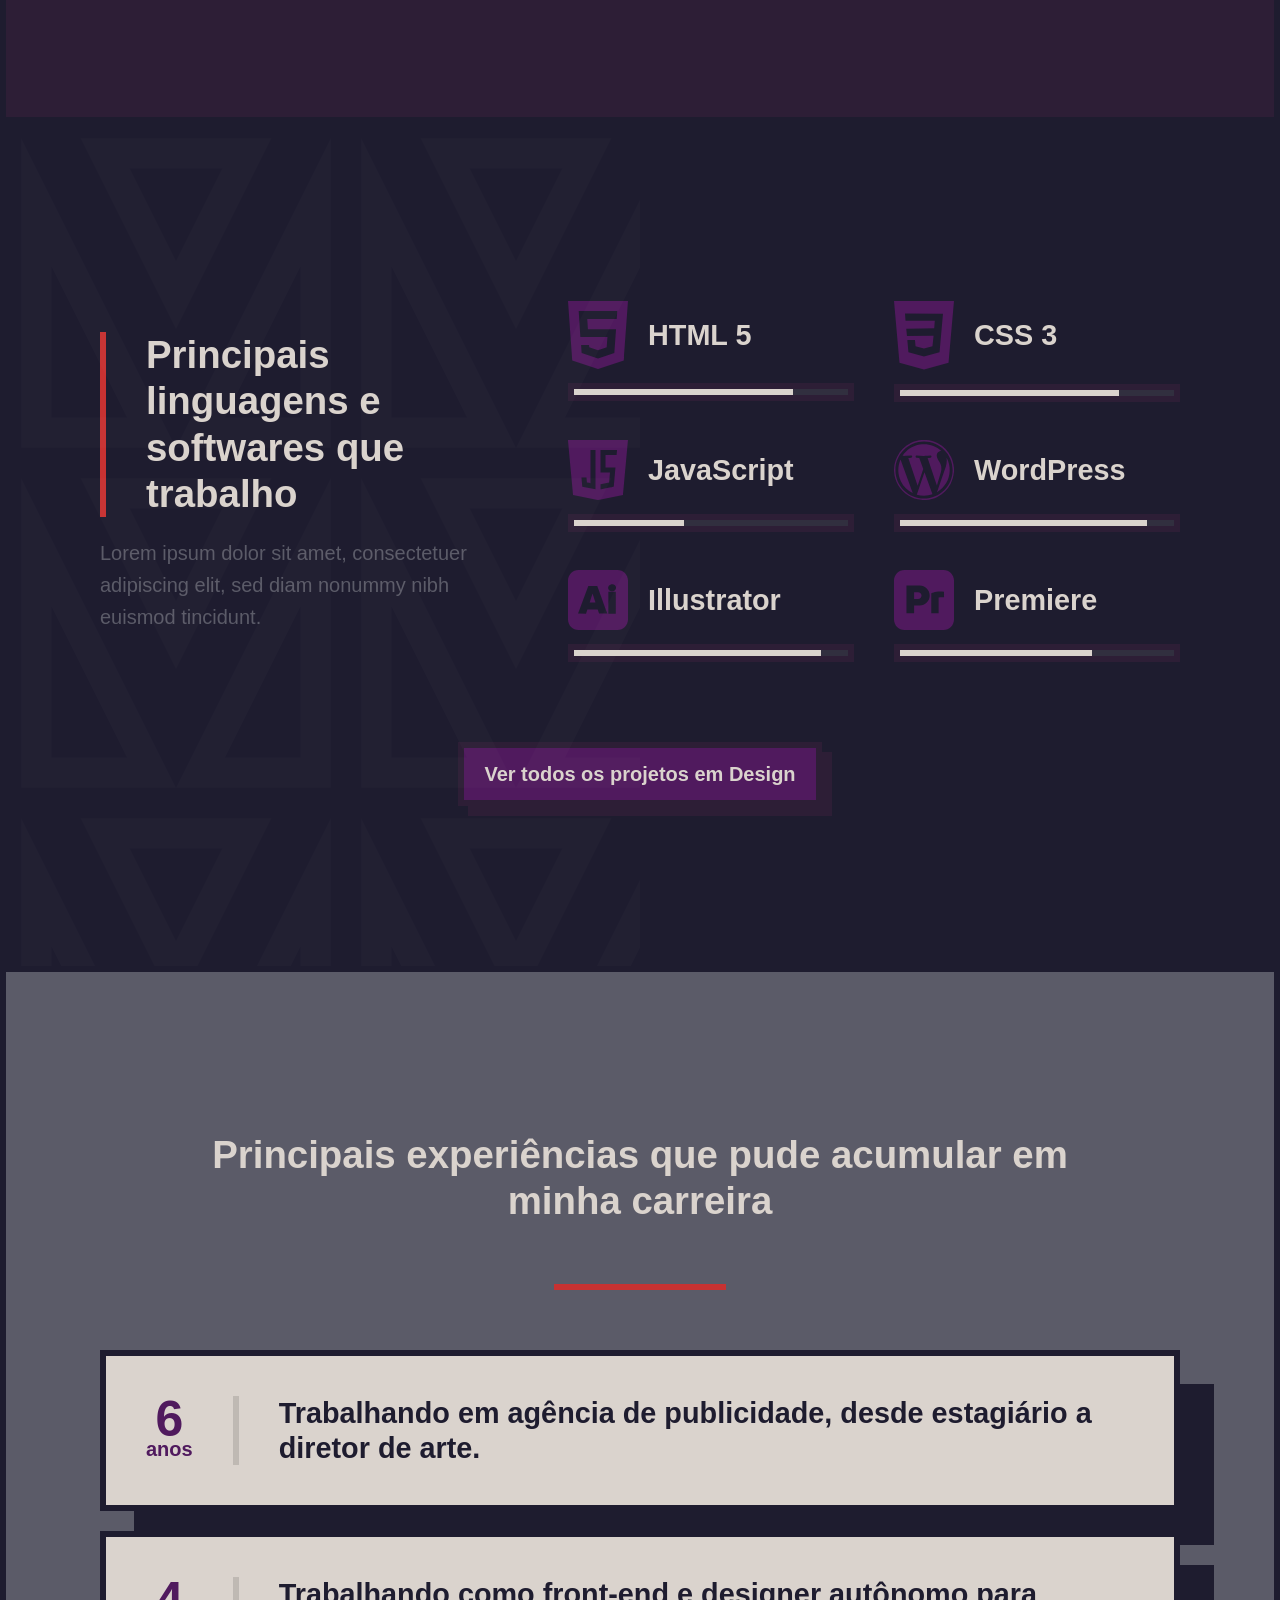
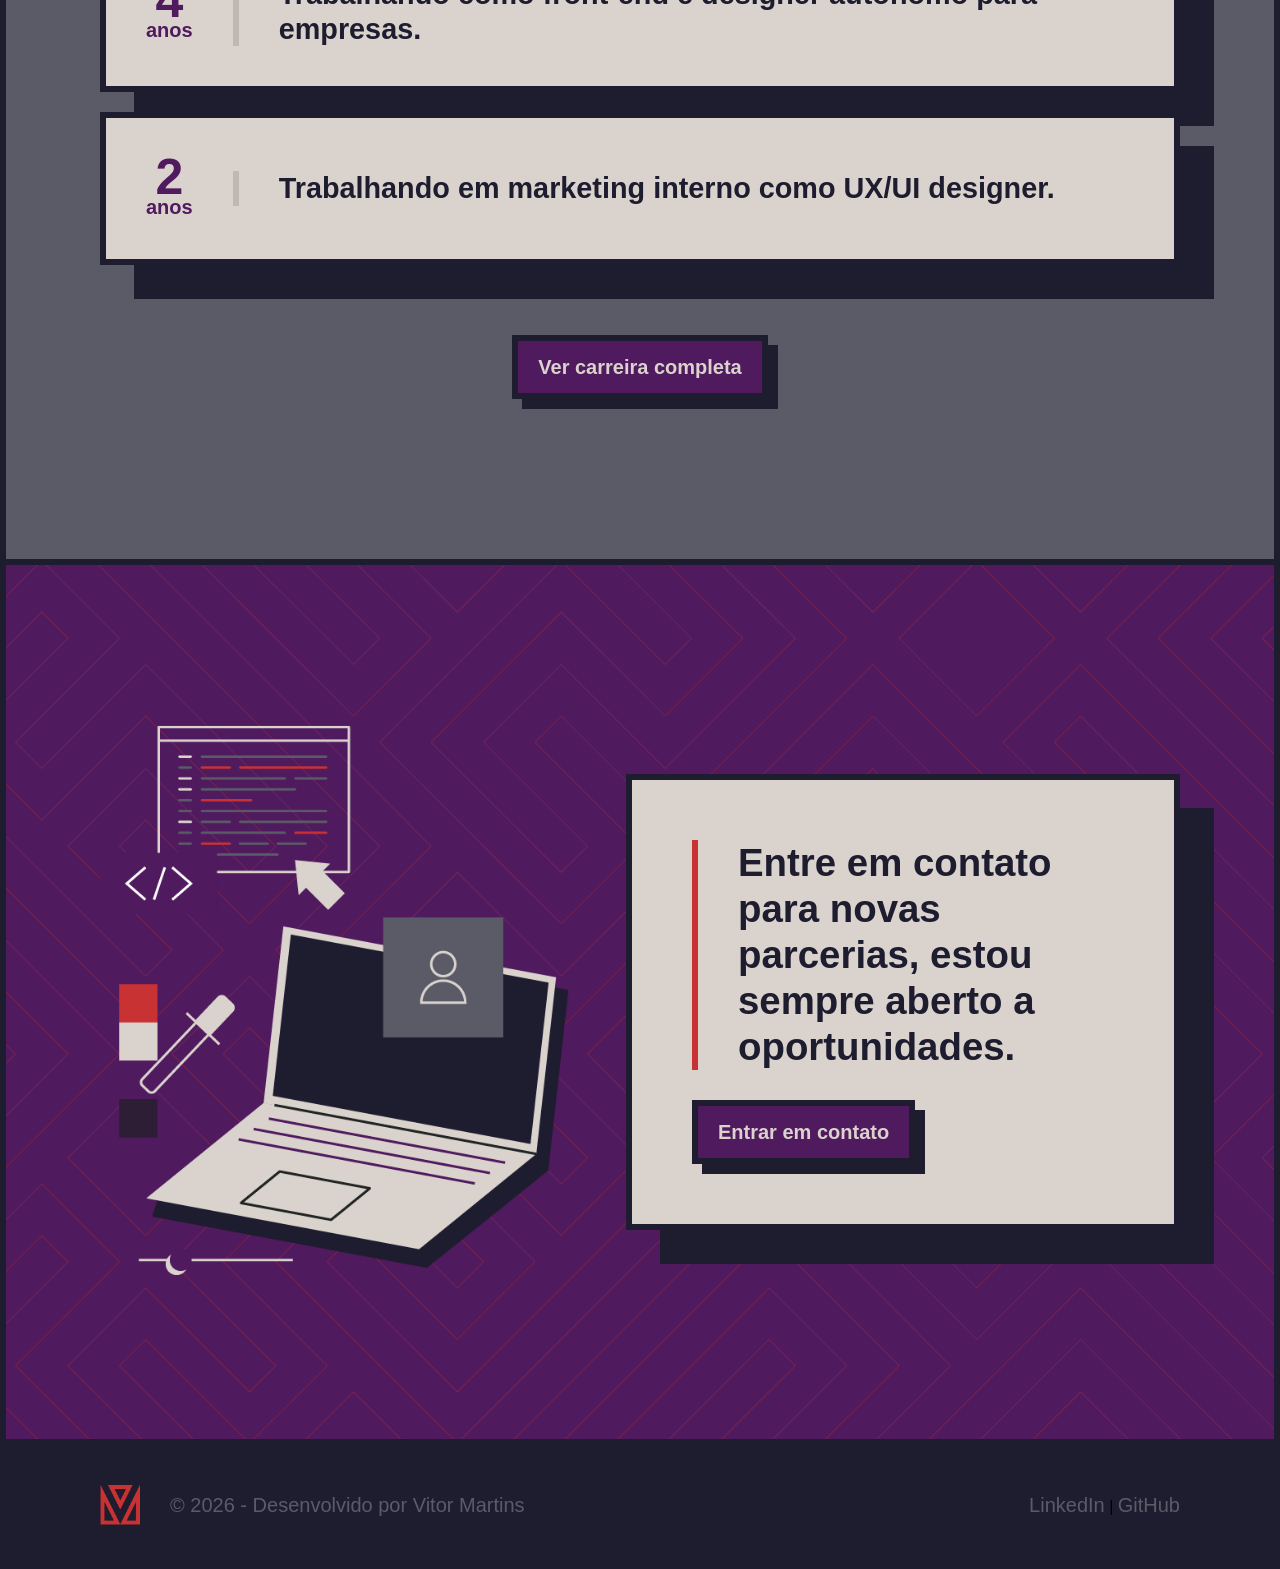
==== commit b8b02d70: "Adiciona novo conteudo ao hero e outras secoes" ====
--- a/index.html
+++ b/index.html
@@ -21,14 +21,23 @@
 
 <body class="pg-inicio">
   <div id="header-placeholder"></div>
+
   <main>
-    <section class="hero">
+    <section class="hero light-purple-maze-bg">
       <div class="container">
-        <div class="hero-img">
-          <h1 class="">Desenvolvimento Front-end com foco em Design e Performance.</h1>
-          <p class="white-text">Combinando 6 anos de experiência em direção de arte com desenvolvimento web para criar
-            interfaces funcionais e otimizadas.</p>
-          <a href="contato.html" class="cta-button">Contato</a>
+        <div class="hero-wrap">
+          <div class="hero-text">
+            <h1 class="h1-title">Desenvolvimento Front-end com foco em Design e Performance.</h1>
+            <p class="white-text">Combinando 6 anos de experiência em direção de arte com desenvolvimento web para criar
+              interfaces funcionais e otimizadas.</p>
+            <div>
+              <a href="contato.html" class="light-cta-button">Entrar em contato</a>
+            </div>
+          </div>
+
+          <div class="hero-character">
+            <img src="img/character-hero-img-1x.png" class="hero-character-img" alt="">
+          </div>
         </div>
       </div>
     </section>
@@ -186,21 +195,56 @@
         </div>
       </div>
       <div class="software-cta">
-        <a href="design.html" class="cta-button">Ver todos os projetos em Design</a>
+        <a href="sobre-mim.html" class="light-cta-button">Ver todos os projetos em Design</a>
       </div>
     </section>
 
     <section class="gray-section center-content">
       <div class="container">
-        <h2 class="black-text">Ut eget sem augue. Aenean vulputate tristique neque sit amet pharetra.
+        <h2 class="horizontal-padding center-content">Principais experiências que pude acumular em minha carreira
         </h2>
         <div class="red-line-spacing"></div>
-      </div>
-    </section>
-
+
+        <div class="career-wrap large-bottom-margin">
+
+          <div class="career-card">
+            <div class="career-age">
+              <span class="age-number">6</span>
+              <span class="age-lable">anos</span>
+            </div>
+            <div class="career-text">
+              <h3 class="black-text">Trabalhando em agência de publicidade, desde estagiário a diretor de arte.</h3>
+            </div>
+          </div>
+
+          <div class="career-card">
+            <div class="career-age">
+              <span class="age-number">4</span>
+              <span class="age-lable">anos</span>
+            </div>
+            <div class="career-text">
+              <h3 class="black-text">Trabalhando como front-end e designer autônomo para empresas.</h3>
+            </div>
+          </div>
+
+          <div class="career-card">
+            <div class="career-age">
+              <span class="age-number">2</span>
+              <span class="age-lable">anos</span>
+            </div>
+            <div class="career-text">
+              <h3 class="black-text">Trabalhando em marketing interno como UX/UI designer.</h3>
+            </div>
+          </div>
+
+        </div>
+
+        <a href="sobre-mim.html" class="cta-button">Ver carreira completa</a>
+      </div>
+    </section>
+
+    <div id="footer-placeholder"></div>
   </main>
-
-  <div id="footer-placeholder"></div>
 
   <script type="module" src="js/main.js"></script>
   <script type="module" src="js/home-carrossel.js"></script>
--- a/css/global.css
+++ b/css/global.css
@@ -130,9 +130,9 @@
 section {
   width: 100%;
   padding: 70px 0;
-  border-right: 4px solid;
-  border-left: 4px solid;
-  border-bottom: 4px solid;
+  border-right: 6px solid;
+  border-left: 6px solid;
+  border-bottom: 6px solid;
   border-color: var(--black-color);
 }
 
@@ -240,6 +240,10 @@
   text-align: center;
 }
 
+.horizontal-padding {
+  padding: 0 10%;
+}
+
 
 /* --- ESPAÇAMENTOS PARA ITENS --- */
 .large-bottom-margin {
@@ -254,23 +258,29 @@
   margin-bottom: 30px
 }
 
-
 .red-line-spacing {
   border: 0;
   width: 16%;
-  border-top: 4px solid var(--red-color);
-  margin: 40px auto;
+  border-top: 6px solid var(--red-color);
+  margin: 60px auto;
+}
+
+.left-red-line-spacing {
+  border: 0;
+  width: 32%;
+  border-top: 6px solid var(--red-color);
+  margin: 20px 0;
 }
 
 .red-line-lateral {
   padding-left: 24px;
-  border-left: 4px solid var(--red-color)
+  border-left: 6px solid var(--red-color)
 }
 
 .cta-button,
 button {
   cursor: pointer;
-  border: 4px solid var(--black-color);
+  border: 6px solid var(--black-color);
   box-shadow: 10px 10px 0 0 var(--black-color);
   display: inline-block;
   padding: 10px 20px;
@@ -286,6 +296,25 @@
   color: var(--white-color);
   transform: translate(-4px, -4px);
   box-shadow: 14px 14px 0 0 var(--black-color);
+}
+
+.light-cta-button {
+  cursor: pointer;
+  border: 6px solid var(--dark-purple-color);
+  box-shadow: 10px 10px 0 0 var(--dark-purple-color);
+  display: inline-block;
+  padding: 10px 20px;
+  font-size: var(--text-font-size);
+  font-weight: var(--title-weight);
+  color: var(--white-color);
+  background: var(--light-purple-color);
+}
+
+.light-cta-button:hover {
+  background: var(--red-color);
+  color: var(--white-color);
+  transform: translate(-4px, -4px);
+  box-shadow: 14px 14px 0 0 var(--dark-purple-color);
 }
 
 h2.title-section:hover,
@@ -351,50 +380,15 @@
 
 
 
-/* --- SEÇÃO DE CTA UNIVERSAL (NO FOOTER) --- */
-.cta-backpack {
-  display: flex;
-  flex-direction: row;
-  align-items: center;
-  gap: 40px;
-}
-
-.cta-l-column {
-  min-width: 50%;
-}
-
-.cta-r-column {
-  min-width: 50%;
-  display: flex;
-  align-items: flex-start;
-  flex-direction: column;
-  gap: 30px;
-  padding: 60px;
-  background: var(--white-color);
-  border: 4px solid var(--black-color);
-  box-shadow: 34px 34px 0 0 var(--black-color);
-}
-
-.cta-img-notebook {
-  height: 550px;
-}
-
-.cta-img-notebook:hover {
-  transform: scale(1.02);
-}
-
-
-
-
-
 /* --- TEXTURA DE FUNDO (LABIRINTO) --- */
-.maze-bg {
+
+/* VERMELHO */
+.red-maze-bg {
   position: relative;
   overflow: hidden;
-  z-index: 0;
-}
-
-.maze-bg::before {
+}
+
+.red-maze-bg:before {
   content: "";
   position: absolute;
   top: 0;
@@ -407,25 +401,50 @@
   mask-size: cover;
   -webkit-mask-repeat: no-repeat;
   background-color: var(--red-color);
-  opacity: 0.5;
-  z-index: 0;
-}
-
-.maze-bg>* {
+  opacity: 0.4;
+}
+
+.red-maze-bg>* {
   position: relative;
   z-index: 1;
 }
 
 
-
-
-
+/* ROXO CLARO */
+.light-purple-maze-bg {
+  position: relative;
+  overflow: hidden;
+  z-index: 0;
+}
+
+.light-purple-maze-bg:before {
+  content: "";
+  position: absolute;
+  top: 0;
+  left: 0;
+  width: 100%;
+  height: 100%;
+  -webkit-mask-image: url('/svg/maze-bg.svg');
+  mask-image: url('/svg/maze-bg.svg');
+  -webkit-mask-size: cover;
+  mask-size: cover;
+  -webkit-mask-repeat: no-repeat;
+  background-color: var(--light-purple-color);
+  z-index: 0;
+  opacity: 0.6;
+}
+
+.light-purple-maze-bg>* {
+  position: relative;
+  z-index: 1;
+}
 
 
 
 
 
 /* ===== RESPONSIVO ===== */
+
 @media screen and (min-width:768px) {}
 
 
@@ -435,7 +454,7 @@
   }
 
   section {
-    padding: 140px 0;
+    padding: 160px 0;
   }
 
   .container {
--- a/css/header.css
+++ b/css/header.css
@@ -9,9 +9,9 @@
 .pg-front-end .nav-front-end,
 .pg-design .nav-design,
 .pg-sobre-mim .nav-sobre-mim {
-  padding-top: 4px;
-  padding-bottom: 4px;
-  border-bottom: 4px solid var(--red-color);
+  padding-top: 6px;
+  padding-bottom: 6px;
+  border-bottom: 6px solid var(--red-color);
 }
 
 .pg-contato .nav-contato {
@@ -20,7 +20,7 @@
 
 .main-header {
   background-color: var(--dark-purple-color);
-  border: 4px solid var(--black-color);
+  border: 6px solid var(--black-color);
   position: relative;
   width: 100%;
 }
@@ -147,7 +147,7 @@
   }
 
   .botao-contato {
-    border: 4px solid var(--light-purple-color);
+    border: 6px solid var(--light-purple-color);
     box-shadow: 10px 10px 0 0 var(--black-color);
     background: var(--light-purple-color);
     padding: 10px 20px;
--- a/css/hero.css
+++ b/css/hero.css
@@ -1,17 +1,9 @@
 .hero {
     height: 500px;
-    /* background: url(../img/hero-bg-smartphone-2x.jpg) no-repeat center center/cover; */
-    background: var(--black-color);
+    background: url(/img/hero-circles-bg.png) fixed;
+    background-color: var(--black-color);
     display: flex;
     align-items: center;
-}
-
-.hero-img {
-    display: flex;
-    justify-content: center;
-    flex-direction: column;
-    align-items: flex-start;
-    gap: 20px;
 }
 
 section.hero {
@@ -21,12 +13,36 @@
     border-color: var(--black-color);
 }
 
+.hero-wrap {
+    display: flex;
+    flex-direction: row;
+    justify-content: space-between;
+    align-items: center;
+    gap: 30px;
+}
+
+.hero-text {
+    display: flex;
+    flex-direction: column;
+    align-items: flex-start;
+    gap: 20px;
+}
+
+.hero-character {
+    height: 500px;
+}
+
+.hero-character-img:hover {
+    transform: scale(1.02);
+}
+
+.h1-title:hover {
+    transform: translate(0, -4px);
+}
 
 @media screen and (min-width:768px) {
     .hero {
         min-height: 600px;
-        /* background-image: url(../img/hero-bg-tablet-2x.jpg); */
-        background: var(--black-color);
     }
 }
 
@@ -34,7 +50,5 @@
 @media screen and (min-width:1024px) {
     .hero {
         min-height: 700px;
-        /* background-image: url(../img/hero-bg-desktop.jpg); */
-        background: var(--black-color);
     }
 }
--- a/css/inicio.css
+++ b/css/inicio.css
@@ -1,8 +1,8 @@
 /* --- SEÇÃO SOFTWARES --- */
 .software-icon:hover {
     fill: var(--red-color);
-}
-
+    transform: translate(0, -6px);
+}
 
 .software-section {
     display: flex;
@@ -48,7 +48,8 @@
 
 .software-skill-bar {
     width: 100%;
-    height: 4px;
+    height: 18px;
+    border: 6px solid var(--dark-purple-color);
     background-color: #dad3cd1a;
     margin-top: 8px;
     overflow: hidden;
@@ -69,6 +70,55 @@
 
 
 
+
+
+/* -- SEÇÃO CARREIRA --- */
+.career-card {
+    display: flex;
+    align-items: center;
+    background: var(--white-color);
+    box-shadow: 34px 34px 0 0 var(--black-color);
+    border: 6px solid var(--black-color);
+    padding: 40px;
+    margin-bottom: 20px;
+}
+
+.career-card:hover {
+    border: 6px solid var(--red-color);
+}
+
+.career-age {
+    display: flex;
+    flex-direction: column;
+    align-items: center;
+    justify-content: center;
+}
+
+.career-text {
+    text-align: left;
+    margin-left: 40px;
+    padding-left: 40px;
+    border-left: 6px solid #00000020;
+}
+
+.age-number {
+    color: var(--light-purple-color);
+    font-weight: 700;
+    font-size: 50px;
+    margin-top: -10px;
+}
+
+.age-lable {
+    color: var(--light-purple-color);
+    font-weight: 700;
+    font-size: 20px;
+    margin-top: -10px;
+}
+
+
+
+/* ===== RESPONSIVO ===== */
+
 @media screen and (min-width:768px) {
 
     /* --- SEÇÃO SOFTWARES --- */
@@ -93,14 +143,6 @@
         align-items: center;
         justify-content: flex-start;
         gap: 20px;
-    }
-
-    .software-skill-bar {
-        width: 100%;
-        height: 4px;
-        background-color: #dad3cd1a;
-        margin-top: 8px;
-        overflow: hidden;
     }
 
     .software-skill-level {
@@ -115,68 +157,60 @@
 
     }
 
-
-
-    @media screen and (min-width:1024px) {
-
-        /* --- SEÇÃO SOFTWARES --- */
-        .software-section {
-            display: flex;
-            align-items: center;
-            flex-direction: row;
-            justify-content: space-between;
-            gap: 60px;
-        }
-
-        .software-column-text {
-            width: 40%;
-        }
-
-        .software-column-skills {
-            width: 60%;
-        }
-
-        .software-group-skills {
-            display: flex;
-            flex-direction: row;
-            justify-content: space-between;
-        }
-
-        .software-item {
-            flex: 0 1 calc(50% - 20px);
-            min-width: 250px;
-        }
-
-        .software-icon {
-            width: 60px;
-        }
-
-        .software-title {
-            display: flex;
-            flex-direction: row;
-            align-items: center;
-            justify-content: flex-start;
-            gap: 20px;
-        }
-
-        .software-skill-bar {
-            width: 100%;
-            height: 4px;
-            background-color: #dad3cd1a;
-            margin-top: 8px;
-            overflow: hidden;
-        }
-
-        .software-skill-level {
-            height: 100%;
-            width: 0;
-            background-color: var(--white-color);
-            transition: width 1.5s cubic-bezier(0.1, 0.5, 0.5, 1);
-        }
-
-        .software-cta {
-            margin-top: 60px;
-        }
-
-    }
+}
+
+
+@media screen and (min-width:1024px) {
+
+    /* --- SEÇÃO SOFTWARES --- */
+    .software-section {
+        display: flex;
+        align-items: center;
+        flex-direction: row;
+        justify-content: space-between;
+        gap: 60px;
+    }
+
+    .software-column-text {
+        width: 40%;
+    }
+
+    .software-column-skills {
+        width: 60%;
+    }
+
+    .software-group-skills {
+        display: flex;
+        flex-direction: row;
+        justify-content: space-between;
+    }
+
+    .software-item {
+        flex: 0 1 calc(50% - 20px);
+        min-width: 250px;
+    }
+
+    .software-icon {
+        width: 60px;
+    }
+
+    .software-title {
+        display: flex;
+        flex-direction: row;
+        align-items: center;
+        justify-content: flex-start;
+        gap: 20px;
+    }
+
+    .software-skill-level {
+        height: 100%;
+        width: 0;
+        background-color: var(--white-color);
+        transition: width 1.5s cubic-bezier(0.1, 0.5, 0.5, 1);
+    }
+
+    .software-cta {
+        margin-top: 60px;
+    }
+
 }
--- a/css/portfolio.css
+++ b/css/portfolio.css
@@ -42,7 +42,7 @@
 .card-projeto-home img {
     width: 100%;
     height: auto;
-    border: 4px solid var(--black-color);
+    border: 6px solid var(--black-color);
     background: var(--white-color);
     display: block;
     transition: 0s;
@@ -60,9 +60,9 @@
     position: absolute;
     z-index: 100;
     background: var(--light-purple-color);
-    border: 4px solid var(--black-color);
-    width: 60px;
-    height: 60px;
+    border: 6px solid var(--black-color);
+    width: 66px;
+    height: 66px;
     display: flex;
     align-items: center;
     justify-content: center;
@@ -189,7 +189,7 @@
 button.btn-filtro {
     background: #0000 !important;
     padding: 16px 26px;
-    border-bottom: 4px solid rgb(218 211 205 / 10%);
+    border-bottom: 6px solid rgb(218 211 205 / 10%);
     border-top: 0;
     border-left: 0;
     border-right: 0;
@@ -197,7 +197,7 @@
 }
 
 button.btn-filtro.active {
-    border-bottom: 4px solid var(--red-color);
+    border-bottom: 6px solid var(--red-color);
     transform: translate(0, -5px);
 }
 
@@ -209,7 +209,7 @@
 .card-content {
     display: flex;
     flex-direction: column;
-    border: 4px solid var(--black-color);
+    border: 6px solid var(--black-color);
     background: var(--dark-purple-color);
     box-shadow: 34px 34px 0 0 var(--black-color);
     transition: transform 0s ease;
@@ -218,7 +218,7 @@
 .card-content:hover {
     transform: translate(-6px, -6px);
     box-shadow: 40px 40px 0 0 var(--black-color);
-    border: 4px solid var(--red-color);
+    border: 6px solid var(--red-color);
 }
 
 .thumb-wrapper {
@@ -238,7 +238,7 @@
     height: 100%;
     object-fit: cover;
     display: block;
-    border: 4px solid var(--black-color);
+    border: 6px solid var(--black-color);
     flex-shrink: 0;
     box-sizing: border-box;
 }
--- a/css/footer.css
+++ b/css/footer.css
@@ -1,3 +1,42 @@
+/* --- SEÇÃO DE CTA UNIVERSAL (ACIMA DO FOOTER) --- */
+
+.cta {
+  background: url(/img/cta-circles-bg.png) fixed;
+  background-color: var(--light-purple-color);
+  z-index: 1;
+}
+
+.cta-wrap {
+  display: flex;
+  flex-direction: row;
+  align-items: center;
+  gap: 40px;
+}
+
+.cta-l-column {
+  min-width: 45%;
+}
+
+.cta-r-column {
+  min-width: 45%;
+  display: flex;
+  align-items: flex-start;
+  flex-direction: column;
+  gap: 30px;
+  padding: 60px;
+  background: var(--white-color);
+  border: 6px solid var(--black-color);
+  box-shadow: 34px 34px 0 0 var(--black-color);
+}
+
+.cta-img-notebook {
+  height: 550px;
+}
+
+.cta-img-notebook:hover {
+  transform: scale(1.02);
+}
+
 /* Faz o body ocupar no mínimo a altura da tela inteira */
 body {
   display: flex;
@@ -10,8 +49,6 @@
 main {
   flex: 1;
 }
-
-.cta-footer {}
 
 .main-footer {
   width: 100%;
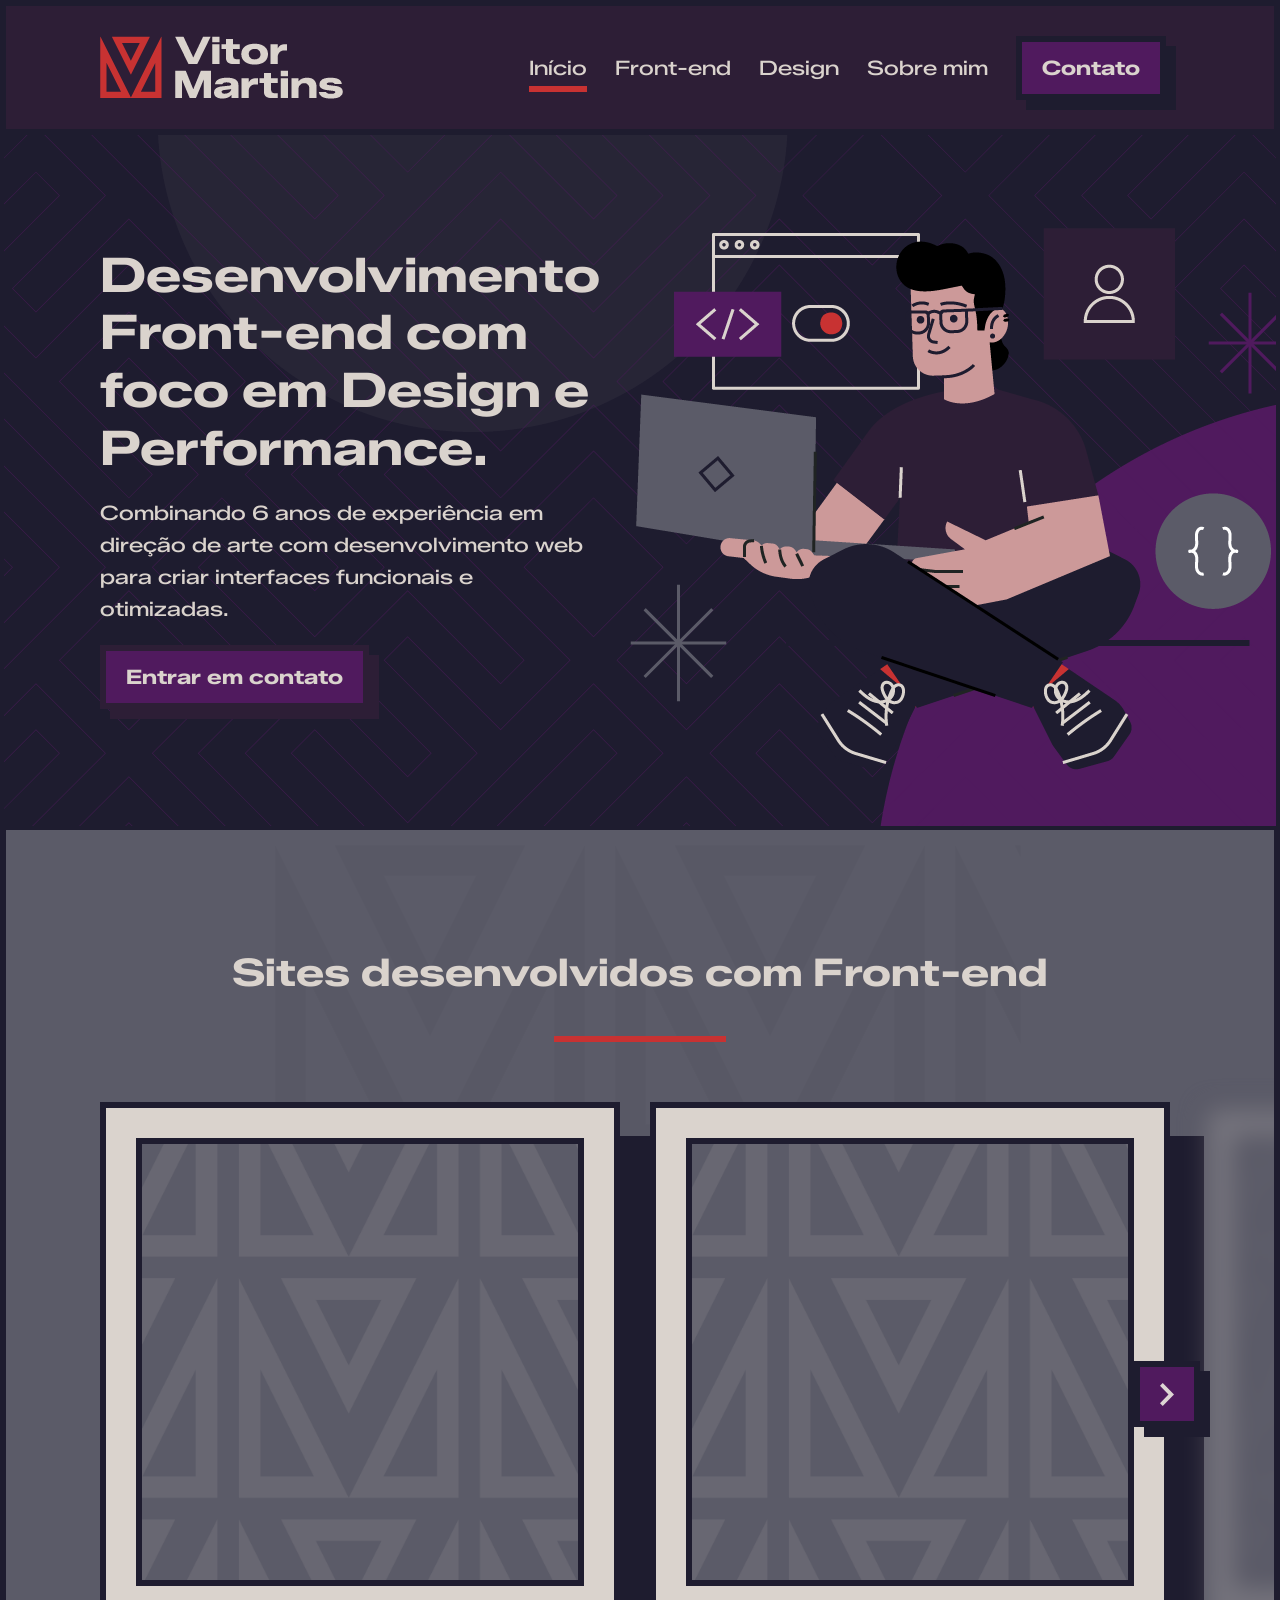
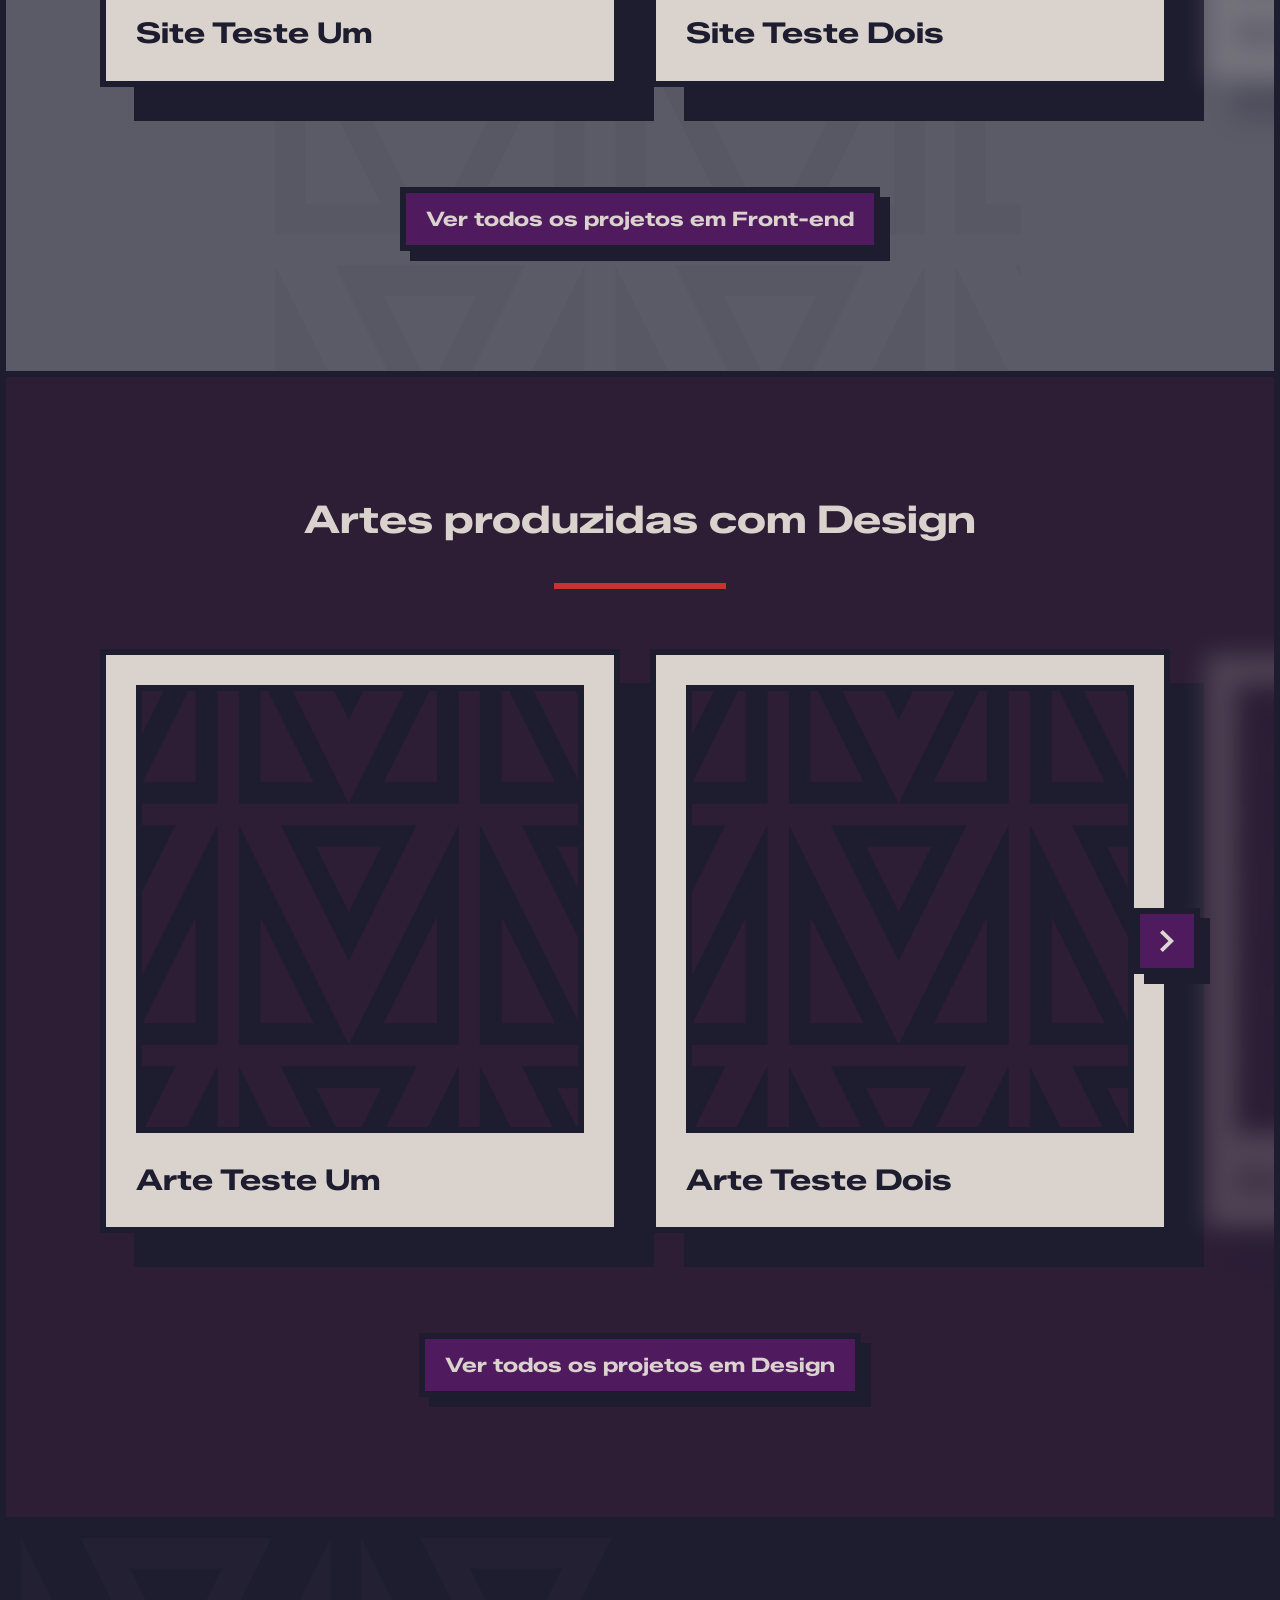
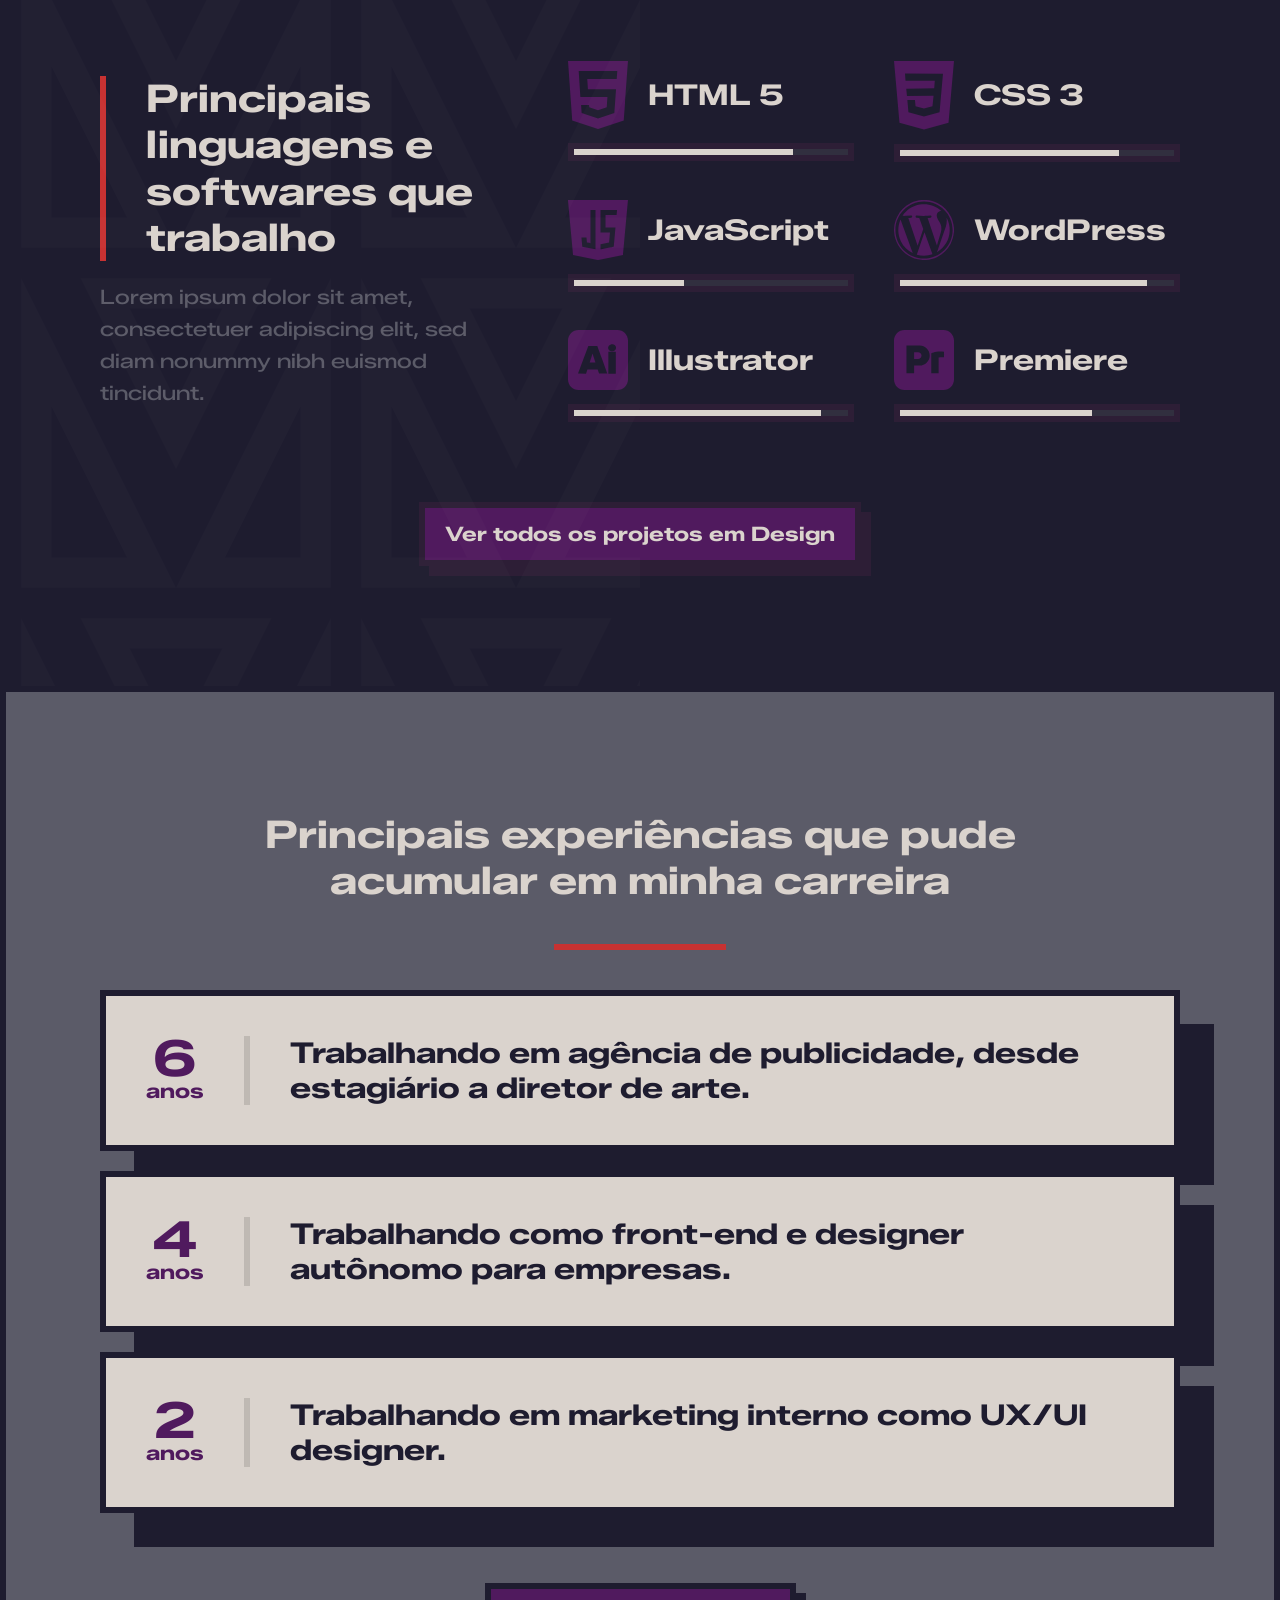
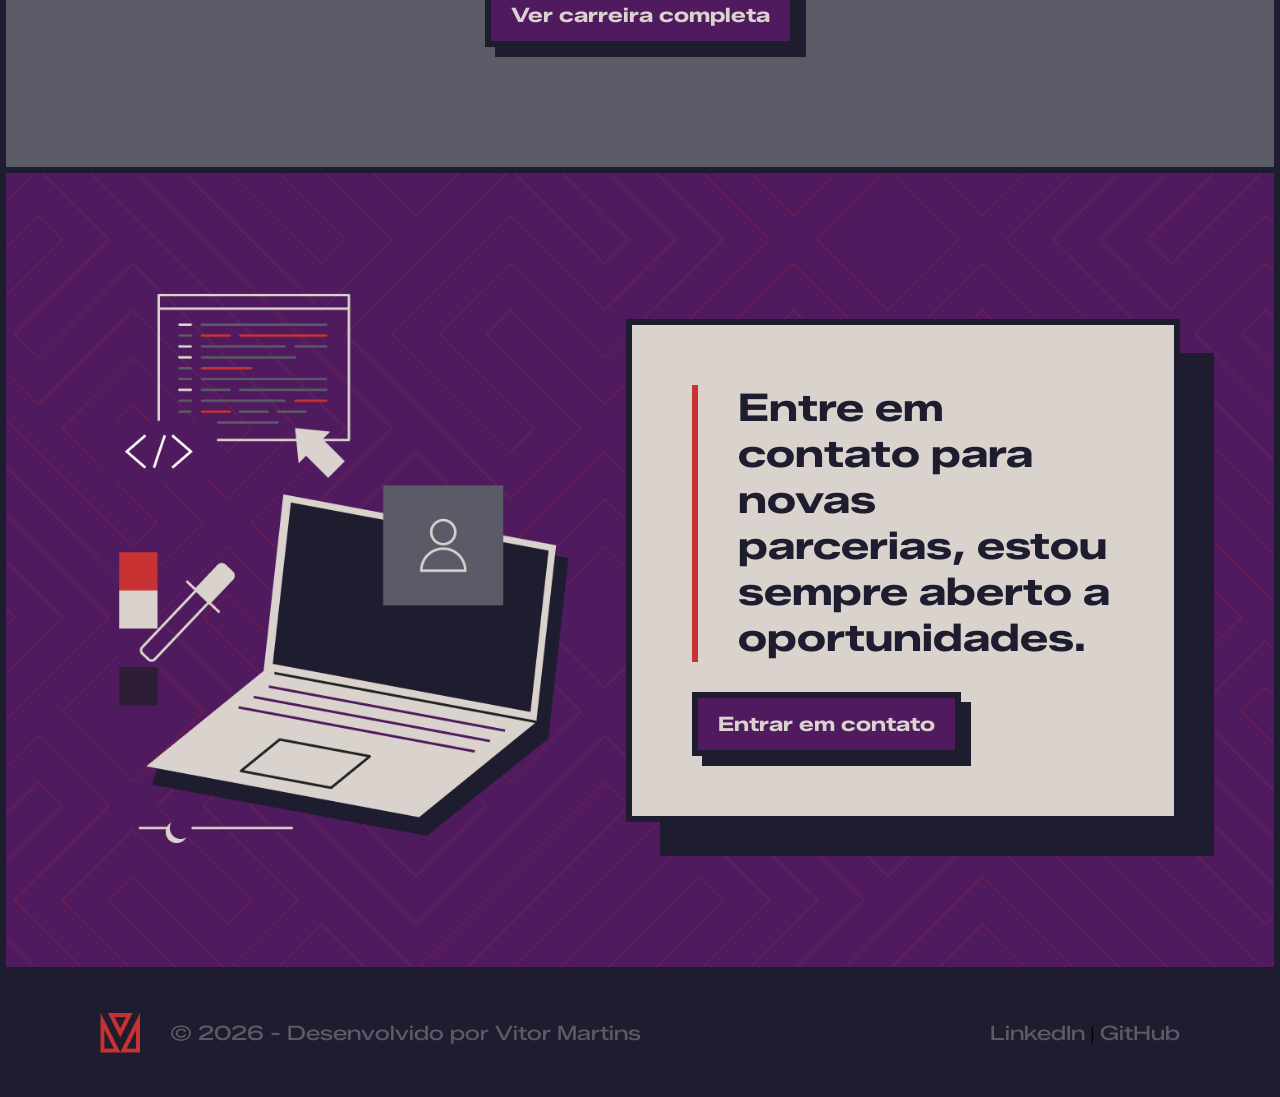
==== commit 206de382: "Estrutura com secoes prontas" ====
--- a/index.html
+++ b/index.html
@@ -8,6 +8,10 @@
 
   <link rel="preload" href="fonts/ZalandoSansExpanded-Bold.woff2" as="font" type="font/woff2" crossorigin>
   <link rel="preload" href="fonts/ZalandoSansExpanded-Medium.woff2" as="font" type="font/woff2" crossorigin>
+
+  <link rel="preconnect" href="https://fonts.googleapis.com">
+  <link rel="preconnect" href="https://fonts.gstatic.com" crossorigin>
+  <link href="https://fonts.googleapis.com/css2?family=Zalando+Sans+Expanded:wght@500;700&display=swap" rel="stylesheet">
 
   <link rel="stylesheet" href="css/global.css" />
   <link rel="stylesheet" href="css/header.css" />
--- a/css/global.css
+++ b/css/global.css
@@ -92,27 +92,141 @@
   box-sizing: border-box;
 }
 
+
+
+
+/* === VARIÁVEIS GLOBAIS === */
 :root {
+
+  /* color */
   --white-color: #DAD3CD;
   --black-color: #1E1C2F;
   --light-purple-color: #501A5E;
   --dark-purple-color: #2D1E36;
   --red-color: #C83232;
-  --grey-color: #5B5B68;
-
-  --title-weight: 700;
-  --text-weight: 500;
-
+  --gray-color: #5B5B68;
+
+  /* H titles sizes */
   --h1-font-size: clamp(1.5rem, 1rem + 3vw, 3rem);
   --h2-font-size: clamp(1.6rem, 1.3rem + 2.5vw, 2.4rem);
   --h3-font-size: clamp(1.4rem, 1.1rem + 2vw, 1.8rem);
   --h4-font-size: clamp(1.2rem, 1rem + 1.5vw, 1.4rem);
 
+  /* texts size */
   --text-font-size: clamp(1.1rem, 1rem + 0.5vw, 1.25rem);
-  --button-font-size: clamp(1rem, 0.9rem + 0.4vw, 1.1rem);
-}
-
-
+
+  /* weight type */
+  --title-weight: 700;
+  --text-weight: 500;
+}
+
+
+
+
+/* === CLASSES GATILHOS === */
+
+/* Section color */
+.dark-section {
+  background: var(--black-color);
+}
+
+.light-section {
+  background: var(--white-color);
+}
+
+.gray-section {
+  background: var(--gray-color);
+}
+
+.light-purple-section {
+  background: var(--light-purple-color)
+}
+
+/* Space */
+.large-bottom-margin {
+  margin-bottom: 70px
+}
+
+.medium-bottom-margin {
+  margin-bottom: 50px
+}
+
+.small-bottom-margin {
+  margin-bottom: 30px
+}
+
+/* Text color & centralize */
+.black-text {
+  color: var(--black-color);
+}
+
+.white-text {
+  color: var(--white-color);
+}
+
+.gray-text {
+  color: var(--gray-color);
+}
+
+.light-purple-text {
+  color: var(--light-purple-color);
+}
+
+.center-content {
+  text-align: center;
+}
+
+/* Red line spacer (border-top) */
+/* <div class="red-line-spacing"></div> */
+.red-line-spacing {
+  border: 0;
+  width: 16%;
+  border-top: 6px solid var(--red-color);
+  margin: 40px auto;
+}
+
+/* <div class="left-red-line-spacing-1-2"></div> */
+.left-red-line-spacing-1-2 {
+  border: 0;
+  width: 32%;
+  border-top: 6px solid var(--red-color);
+  margin: 20px 0;
+}
+
+/* <div class="left-red-line-spacing-1-1"></div> */
+.left-red-line-spacing-1-1 {
+  border: 0;
+  width: 16%;
+  border-top: 6px solid var(--red-color);
+  margin: 20px 0;
+}
+
+.red-line-lateral {
+  padding-left: 24px;
+  border-left: 6px solid var(--red-color)
+}
+
+
+
+
+/* Configuração da Fonte/Tipografia */
+@font-face {
+  font-family: 'Zalando Sans Expanded';
+  src: url('/fonts/ZalandoSansExpanded-Medium.woff2') format('woff2');
+  font-weight: 500;
+  font-style: normal;
+  font-display: swap;
+}
+
+@font-face {
+  font-family: 'Zalando Sans Expanded';
+  src: url('/fonts/ZalandoSansExpanded-Bold.woff2') format('woff2');
+  font-weight: 700;
+  font-style: normal;
+  font-display: swap;
+}
+
+/* Espaçamento top para o menu */
 main {
   padding-top: 130px;
   background-color: var(--dark-purple-color);
@@ -136,22 +250,7 @@
   border-color: var(--black-color);
 }
 
-.dark-section {
-  background: var(--black-color);
-}
-
-.light-section {
-  background: var(--white-color);
-}
-
-.gray-section {
-  background: var(--grey-color);
-}
-
-.light-purple-section {
-  background: var(--light-purple-color)
-}
-
+/* Automação para os titles e texts */
 h1 {
   font-size: var(--h1-font-size);
 }
@@ -178,7 +277,7 @@
 }
 
 p {
-  color: var(--grey-color);
+  color: var(--gray-color);
   font-size: var(--text-font-size);
   font-weight: var(--text-weight);
   line-height: 1.6;
@@ -186,7 +285,7 @@
 
 a {
   text-decoration: none;
-  color: var(--grey-color);
+  color: var(--gray-color);
   font-size: var(--text-font-size);
   font-weight: var(--text-weight);
   line-height: 1.6;
@@ -195,6 +294,20 @@
 
 a:hover {
   color: var(--red-color)
+}
+
+body {
+  font-family: "Zalando Sans Expanded", Arial, sans-serif;
+  -webkit-font-smoothing: antialiased;
+
+  /* Estrutura para o footer ficar sempre no fim */
+  display: flex;
+  flex-direction: column;
+  min-height: 100vh;
+
+  /* Controle de visibilidade para evitar o "pulo" do header */
+  opacity: 0;
+  transition: opacity 0s ease-in;
 }
 
 button,
@@ -205,76 +318,17 @@
   /* Use a mesma fonte do pai */
 }
 
-body {
-  font-family: "Zalando Sans Expanded", Arial, sans-serif;
-  -webkit-font-smoothing: antialiased;
-
-  /* Estrutura para o footer ficar sempre no fim */
-  display: flex;
-  flex-direction: column;
-  min-height: 100vh;
-
-  /* Controle de visibilidade para evitar o "pulo" do header */
-  opacity: 0;
-  transition: opacity 0s ease-in;
-}
-
 body.loaded {
   opacity: 1;
 }
 
-.black-text {
-  color: var(--black-color);
-}
-
-.white-text {
-  color: var(--white-color);
-}
-
 .page-title {
-  padding: 160px 0;
+  padding: 120px 0;
   background: var(--black-color);
-}
-
-.center-content {
-  text-align: center;
 }
 
 .horizontal-padding {
   padding: 0 10%;
-}
-
-
-/* --- ESPAÇAMENTOS PARA ITENS --- */
-.large-bottom-margin {
-  margin-bottom: 70px
-}
-
-.medium-bottom-margin {
-  margin-bottom: 50px
-}
-
-.small-bottom-margin {
-  margin-bottom: 30px
-}
-
-.red-line-spacing {
-  border: 0;
-  width: 16%;
-  border-top: 6px solid var(--red-color);
-  margin: 60px auto;
-}
-
-.left-red-line-spacing {
-  border: 0;
-  width: 32%;
-  border-top: 6px solid var(--red-color);
-  margin: 20px 0;
-}
-
-.red-line-lateral {
-  padding-left: 24px;
-  border-left: 6px solid var(--red-color)
 }
 
 .cta-button,
@@ -291,7 +345,6 @@
 }
 
 .cta-button:hover {
-
   background: var(--red-color);
   color: var(--white-color);
   transform: translate(-4px, -4px);
@@ -323,7 +376,9 @@
 }
 
 
-/* --- CONFIGURAÇÃO DOS PATTERN --- */
+
+
+/* --- VM PATTERN (LOGO) --- */
 .vm-pattern {
   position: relative;
   overflow: hidden;
@@ -379,13 +434,19 @@
 
 
 
-
-/* --- TEXTURA DE FUNDO (LABIRINTO) --- */
-
-/* VERMELHO */
+/* --- MAZE TEXTURE (LABIRINTO) --- */
+
+/* red */
 .red-maze-bg {
   position: relative;
   overflow: hidden;
+}
+
+/* light purlpe */
+.light-purple-maze-bg {
+  position: relative;
+  overflow: hidden;
+  z-index: 0;
 }
 
 .red-maze-bg:before {
@@ -402,19 +463,6 @@
   -webkit-mask-repeat: no-repeat;
   background-color: var(--red-color);
   opacity: 0.4;
-}
-
-.red-maze-bg>* {
-  position: relative;
-  z-index: 1;
-}
-
-
-/* ROXO CLARO */
-.light-purple-maze-bg {
-  position: relative;
-  overflow: hidden;
-  z-index: 0;
 }
 
 .light-purple-maze-bg:before {
@@ -434,10 +482,16 @@
   opacity: 0.6;
 }
 
+.red-maze-bg>* {
+  position: relative;
+  z-index: 1;
+}
+
 .light-purple-maze-bg>* {
   position: relative;
   z-index: 1;
 }
+
 
 
 
@@ -454,7 +508,7 @@
   }
 
   section {
-    padding: 160px 0;
+    padding: 120px 0;
   }
 
   .container {
--- a/css/header.css
+++ b/css/header.css
@@ -15,7 +15,7 @@
 }
 
 .pg-contato .nav-contato {
-  border: 4px solid var(--red-color) !important;
+  border: 6px solid var(--red-color) !important;
 }
 
 .main-header {
@@ -69,13 +69,13 @@
   padding: 20px 40px 30px;
   display: block;
   position: absolute;
-  /* Joga o menu 4px para a esquerda para cobrir a borda do pai ou alinhar */
-  left: -4px;
-  /* Soma a largura total + as duas bordas de 4px (8px) */
-  width: calc(100% + 8px);
+  /* Joga o menu 6px para a esquerda para cobrir a borda do pai ou alinhar */
+  left: -6px;
+  /* Soma a largura total + as duas bordas de 6px (12px) */
+  width: calc(100% + 12px);
   top: 100%;
   background: var(--dark-purple-color);
-  border: 4px solid var(--black-color);
+  border: 6px solid var(--black-color);
   z-index: 999;
 }
 
@@ -94,7 +94,7 @@
 }
 
 .list-links li a.botao-contato {
-  border: 4px solid var(--black-color);
+  border: 6px solid var(--black-color);
   box-shadow: 10px 10px 0 0 var(--black-color);
   display: inline-block;
   font-weight: 700;
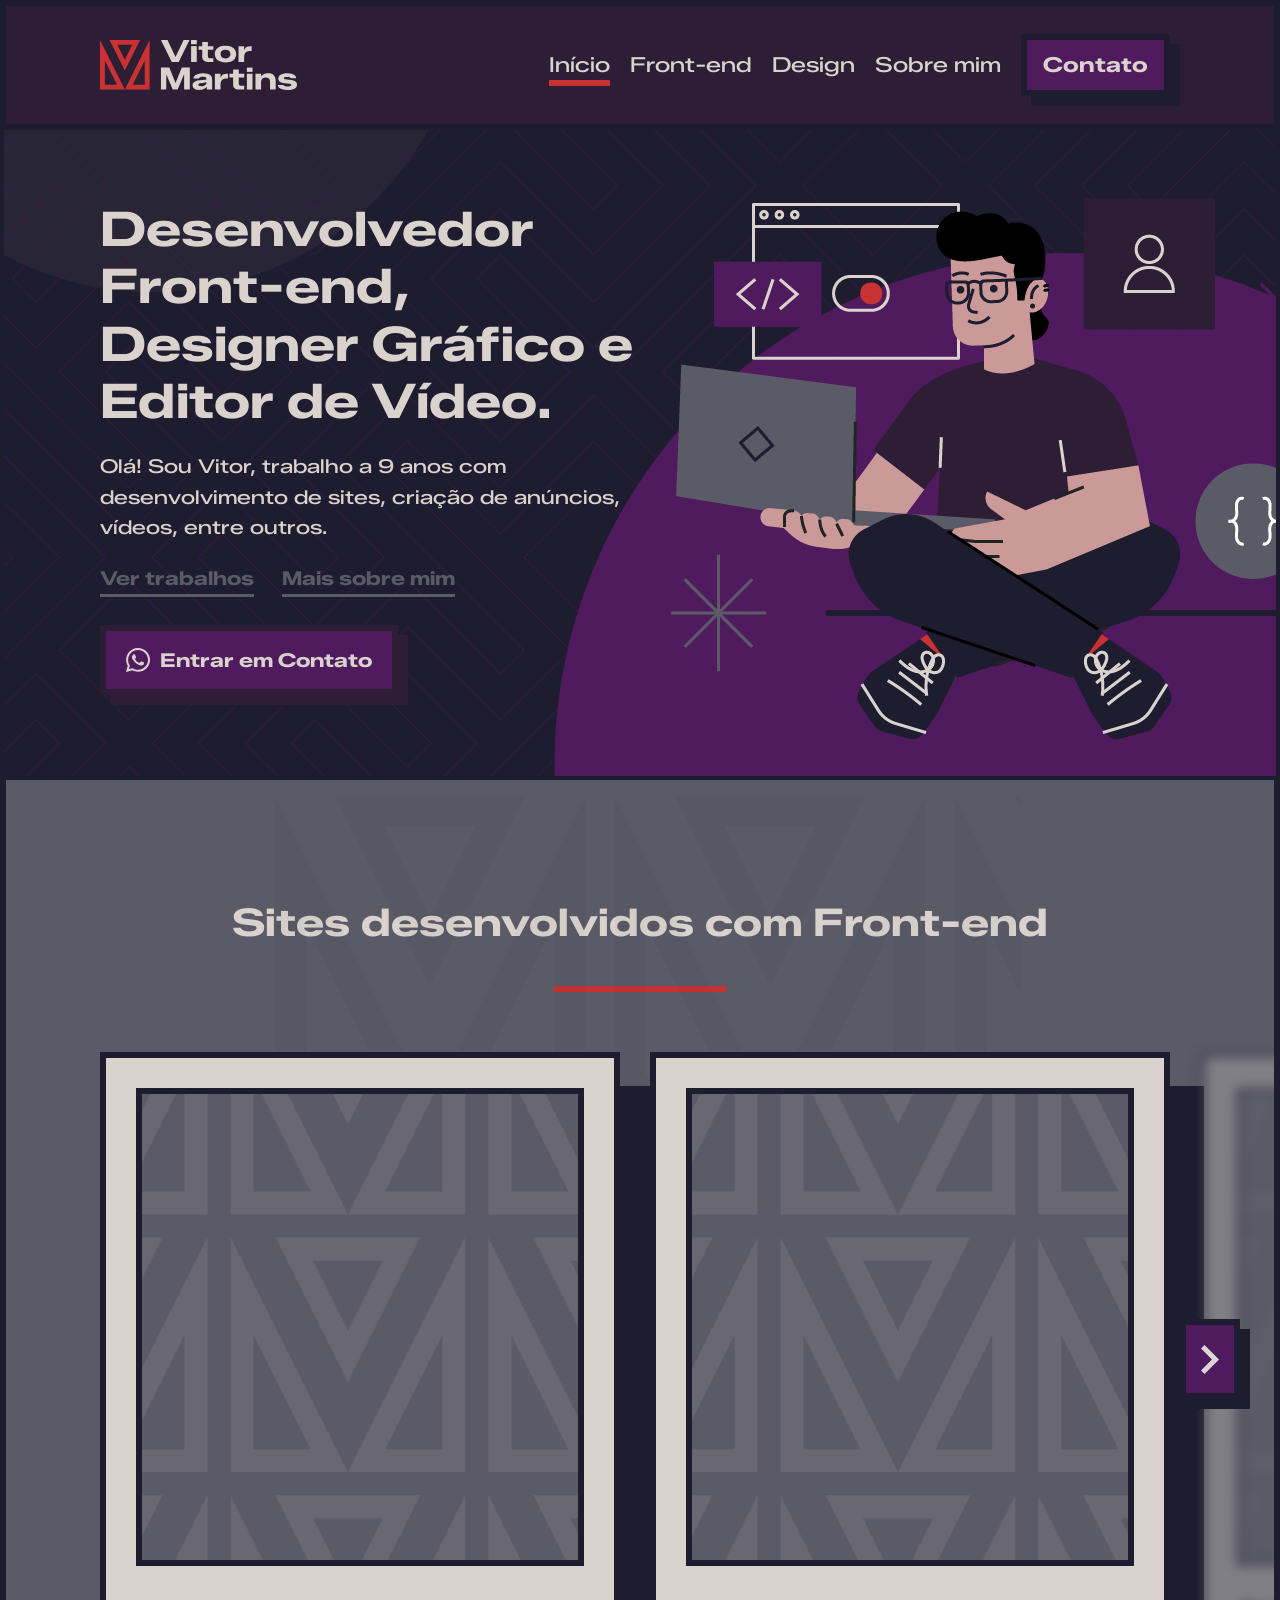
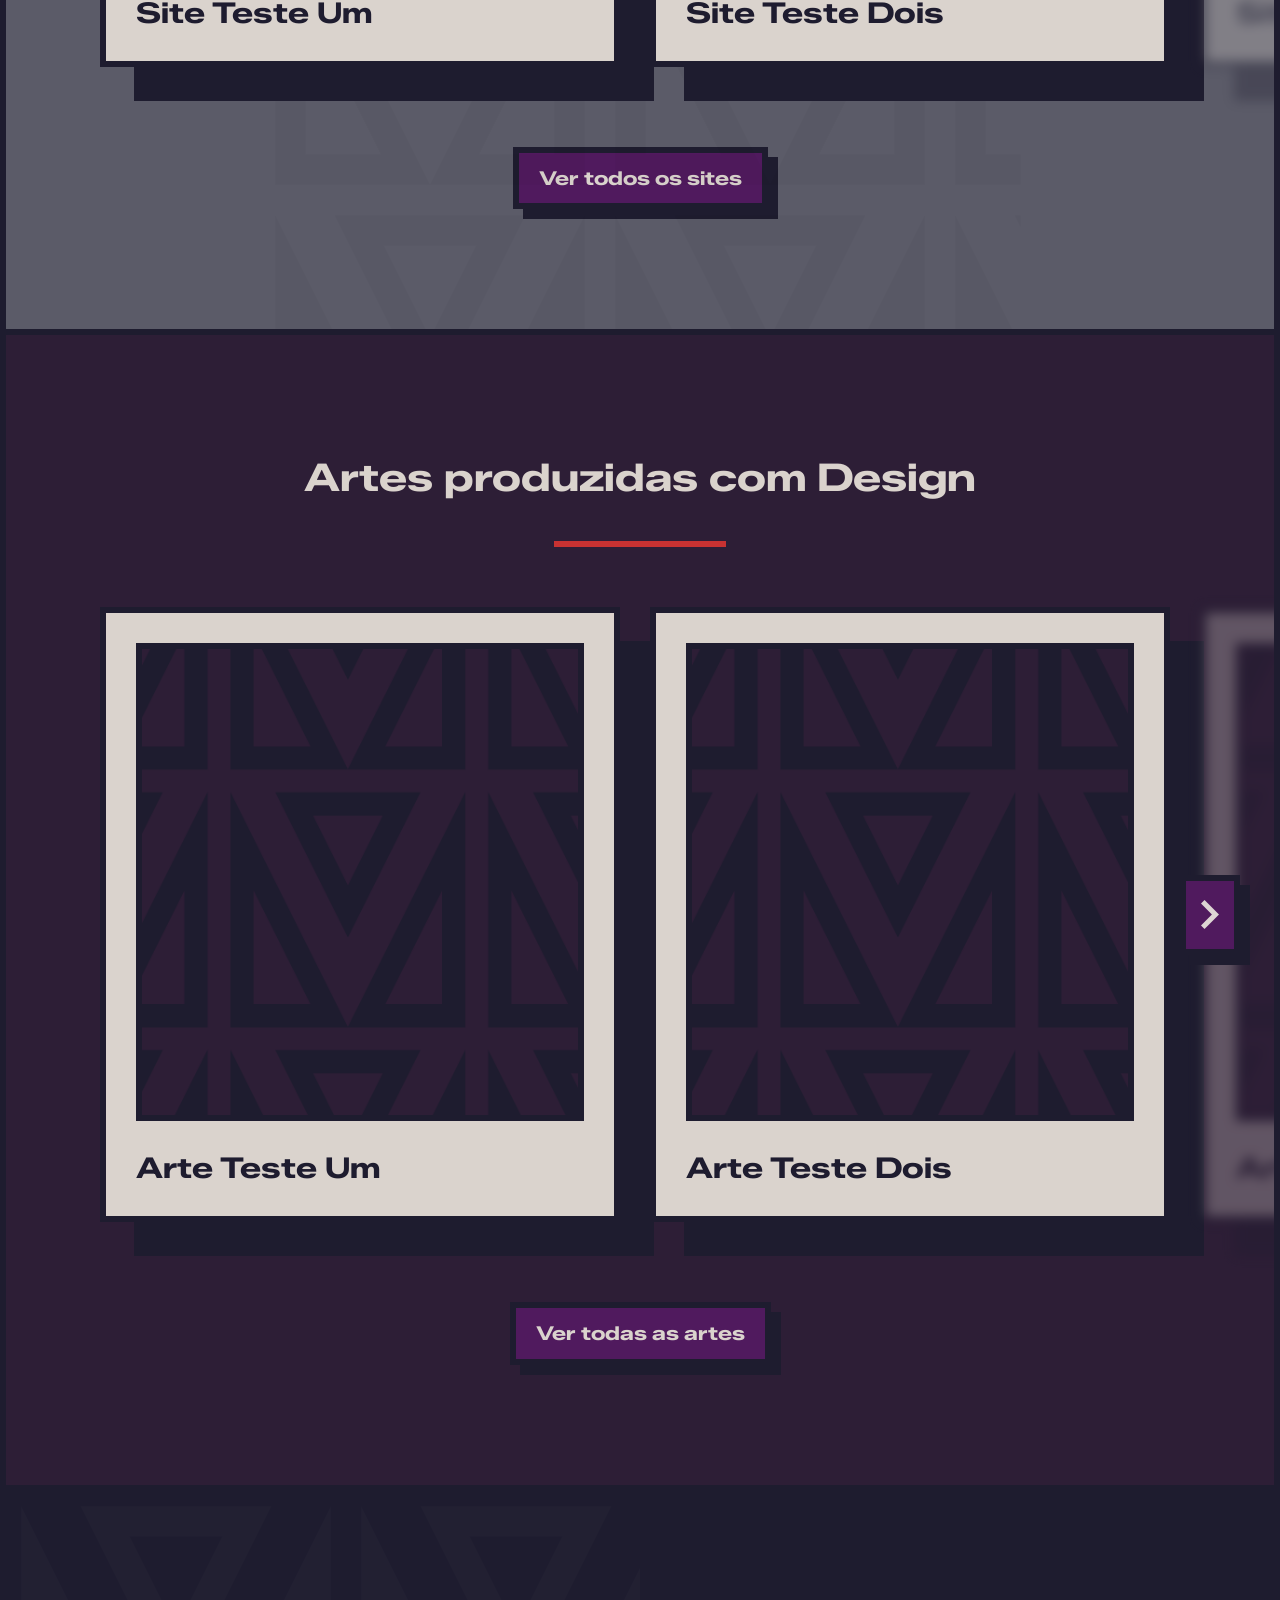
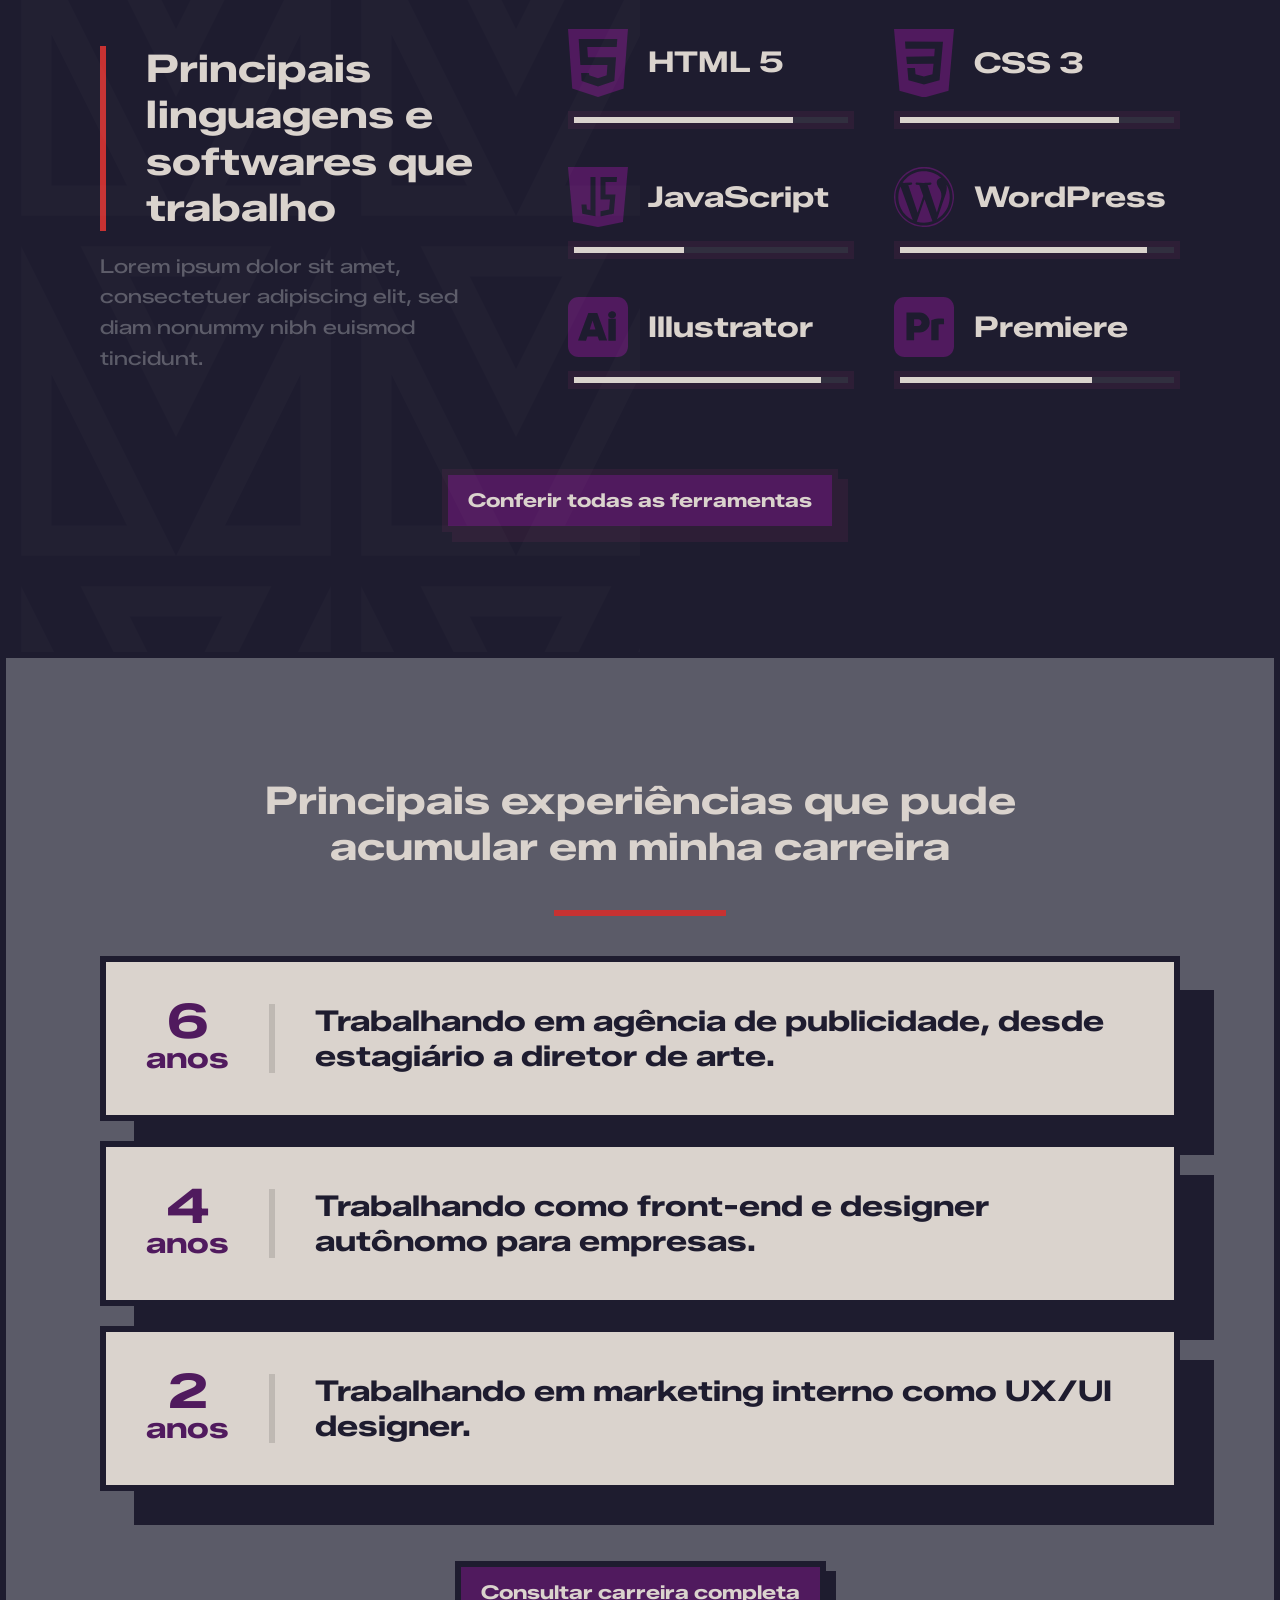
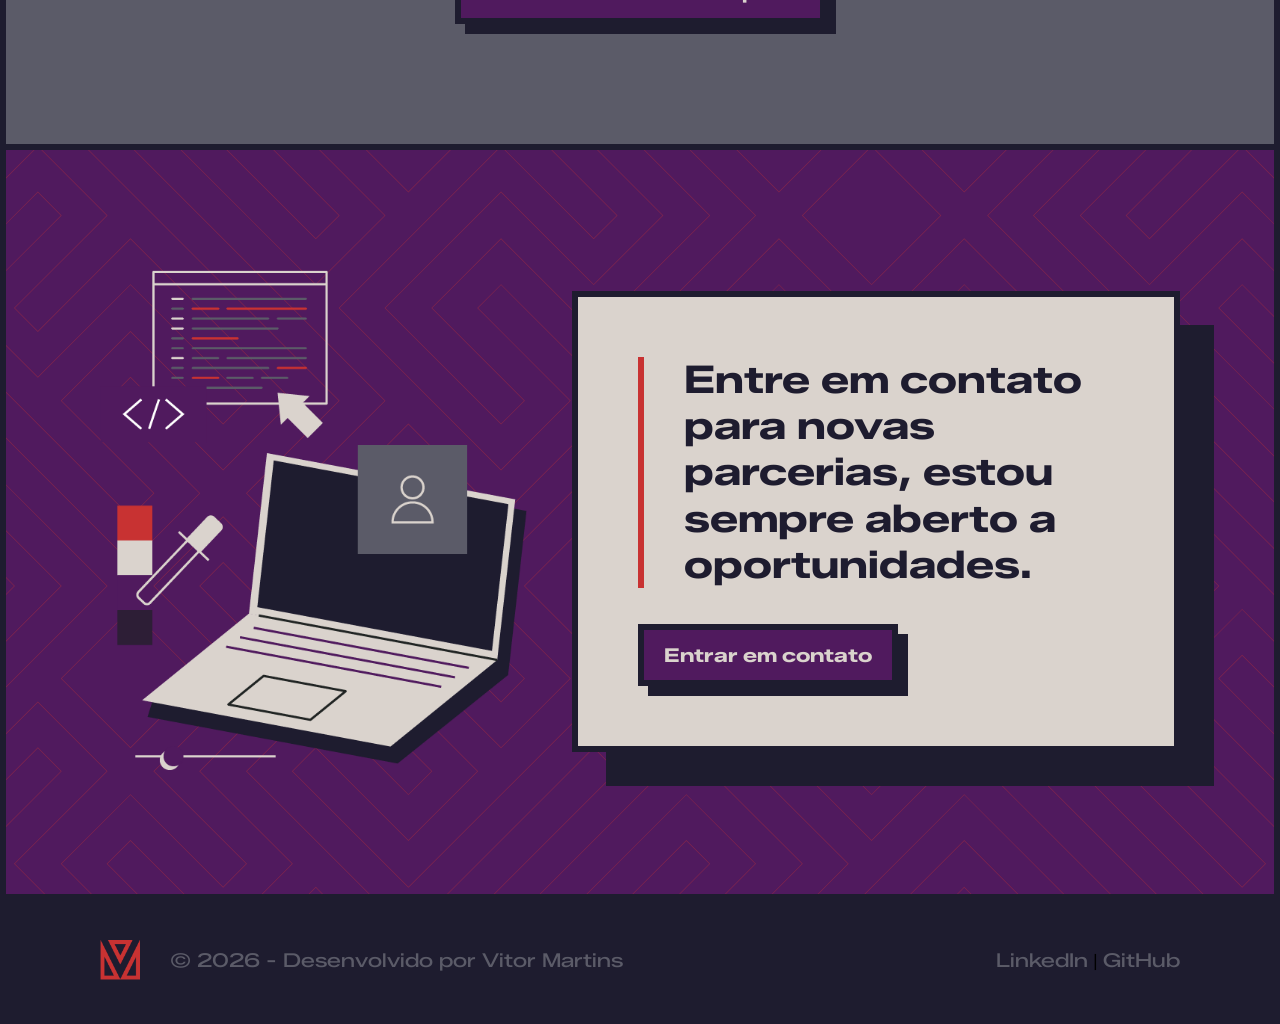
==== commit 44d20054: "Corrige problemas no responsivo e padroniza estilo das sombras" ====
--- a/index.html
+++ b/index.html
@@ -11,7 +11,8 @@
 
   <link rel="preconnect" href="https://fonts.googleapis.com">
   <link rel="preconnect" href="https://fonts.gstatic.com" crossorigin>
-  <link href="https://fonts.googleapis.com/css2?family=Zalando+Sans+Expanded:wght@500;700&display=swap" rel="stylesheet">
+  <link href="https://fonts.googleapis.com/css2?family=Zalando+Sans+Expanded:wght@500;700&display=swap"
+    rel="stylesheet">
 
   <link rel="stylesheet" href="css/global.css" />
   <link rel="stylesheet" href="css/header.css" />
@@ -31,11 +32,25 @@
       <div class="container">
         <div class="hero-wrap">
           <div class="hero-text">
-            <h1 class="h1-title">Desenvolvimento Front-end com foco em Design e Performance.</h1>
-            <p class="white-text">Combinando 6 anos de experiência em direção de arte com desenvolvimento web para criar
-              interfaces funcionais e otimizadas.</p>
-            <div>
-              <a href="contato.html" class="light-cta-button">Entrar em contato</a>
+            <h1 class="h1-title">Desenvolvedor Front-end, Designer Gráfico e Editor de Vídeo.</h1>
+            <p class="white-text">Olá! Sou Vitor, trabalho a 9 anos com desenvolvimento de sites, criação de anúncios,
+              vídeos, entre outros.</p>
+            <div class="hero-buttons-wrap">
+              <div class="hero-second-buttons-group">
+                <a href="#trabalhos" class="second-button-hero">Ver trabalhos</a>
+                <a href="sobre-mim.html" class="second-button-hero">Mais sobre mim</a>
+              </div>
+              <a href="http://wa.me/+5515981153168/" class="cta-button-hero" target="_blank">
+
+                <svg xmlns="http://www.w3.org/2000/svg" viewBox="0 0 256.59 256.71" class="icon-whatsapp">
+                  <path
+                    d="M256.59,116.38v21.55c-.29-.07-.65.54-.56.94.46,1.97-.24,3.29-.49,5.2-3.55,27.22-15.81,52.39-35.18,71.9-40.32,40.57-102.12,50.54-152.6,23.07L2.95,255.96c-.76.2-1.18.34-1.44.74H0l18.14-65.91C-11.19,140.24-2.24,74.55,40.9,34.98,62.55,14.99,90.07,3.08,119.5.46c36.42-3.24,74.23,10.74,99.78,36.77,20.08,20.46,32.89,46.04,36.38,74.41.21,1.68.93,3.42.93,4.74ZM71.15,215.66c17.66,11.27,37.14,17.05,57.65,17.08,31.95-.17,62.1-14.51,82.47-38.98,15.1-18.14,23.36-40.67,23.91-64.33,1.43-61.18-49.52-110.71-110.62-108.2-24.81,1.02-48.39,10.39-66.72,27.2-21.43,19.54-34.2,46.86-35.08,75.96-.65,22.61,6.14,44.1,18.79,62.59l-10.66,38.91,40.26-10.22Z" />
+                  <path
+                    d="M159.47,143.59c3.21-3.71,21.79,8.1,26.45,9.61,2.23.42,6.86,1.19,7.37,4.17.95,5.62-.26,12.67-3.63,17.49-4.55,6.49-12.23,10.64-19.8,12.25-12.98,2.77-24.34-2.4-36.18-7.12-13.69-5.46-25.48-13.65-35.77-24.2-8.12-8.32-15.41-16.89-22.17-26.33-4.29-5.99-7.49-12.26-9.84-19.13-4.39-12.87-1.39-25.87,7.22-36.18,2.92-3.49,6.13-6.19,11.15-6.07,6.12.14,9.81-.84,11.92,4.15l10.57,24.95c1,2.35,1.1,4.39-.18,6.63-2.2,3.87-4.97,7.14-8,10.45-1.32,1.44-2.34,3.55-1.27,5.43,10.53,18.38,24.54,30.8,44.1,38.8,1.9.78,4.11,1.38,5.71-.2,4.62-4.56,8.14-9.84,12.34-14.7Z" />
+                </svg>
+                <span>Entrar em Contato</span>
+
+              </a>
             </div>
           </div>
 
@@ -46,8 +61,8 @@
       </div>
     </section>
 
-    <section class="home-section-carrossel gray-section vm-pattern vm-pattern-dark pattern-center">
-      <div class="container-referencia center-content">
+    <section id="trabalhos" class="home-section-carrossel gray-section vm-pattern vm-pattern-dark pattern-center">
+      <div class="container center-content">
         <h2 class="title-section">Sites desenvolvidos com Front-end</h2>
         <div class="red-line-spacing"></div>
 
@@ -66,7 +81,7 @@
           </button>
         </div>
 
-        <a href="front-end.html" class="cta-button">Ver todos os projetos em Front-end</a>
+        <a href="front-end.html" class="cta-button">Ver todos os sites</a>
       </div>
     </section>
 
@@ -90,7 +105,7 @@
           </button>
         </div>
 
-        <a href="design.html" class="cta-button">Ver todos os projetos em Design</a>
+        <a href="design.html" class="cta-button">Ver todas as artes</a>
       </div>
     </section>
 
@@ -199,7 +214,7 @@
         </div>
       </div>
       <div class="software-cta">
-        <a href="sobre-mim.html" class="light-cta-button">Ver todos os projetos em Design</a>
+        <a href="sobre-mim.html#habilidades" class="light-cta-button">Conferir todas as ferramentas</a>
       </div>
     </section>
 
@@ -243,7 +258,7 @@
 
         </div>
 
-        <a href="sobre-mim.html" class="cta-button">Ver carreira completa</a>
+        <a href="sobre-mim.html#experiencias" class="cta-button">Consultar carreira completa</a>
       </div>
     </section>
 
--- a/css/global.css
+++ b/css/global.css
@@ -92,6 +92,18 @@
   box-sizing: border-box;
 }
 
+html,
+body {
+  max-width: 100%;
+  overflow-x: hidden;
+  /* Corta qualquer coisa que tente sair pela direita */
+}
+
+
+html {
+  scroll-behavior: smooth;
+}
+
 
 
 
@@ -107,18 +119,41 @@
   --gray-color: #5B5B68;
 
   /* H titles sizes */
-  --h1-font-size: clamp(1.5rem, 1rem + 3vw, 3rem);
-  --h2-font-size: clamp(1.6rem, 1.3rem + 2.5vw, 2.4rem);
-  --h3-font-size: clamp(1.4rem, 1.1rem + 2vw, 1.8rem);
+  --h1-font-size: clamp(2rem, 1.3rem + 3vw, 3rem);
+  --h2-font-size: clamp(1.6rem, 1.2rem + 2.5vw, 2.4rem);
+  --h3-font-size: clamp(1.4rem, 1.1rem + 1.6vw, 1.8rem);
   --h4-font-size: clamp(1.2rem, 1rem + 1.5vw, 1.4rem);
 
   /* texts size */
-  --text-font-size: clamp(1.1rem, 1rem + 0.5vw, 1.25rem);
+  --text-font-size: clamp(1.2rem, 1rem + 0.4vw, 1rem);
+  --text-menu-size-mobile: clamp(1.4rem, 1.1rem + 1.8vw, 1.4rem);
+  --text-menu-size-desktop: clamp(1.2rem, 1rem + 0.4vw, 1.3rem);
 
   /* weight type */
   --title-weight: 700;
   --text-weight: 500;
-}
+
+  /* shadows */
+  --large-box-shadow: 34px 34px 0 0 var(--black-color);
+  --medium-box-shadow: 25px 25px 0 0 var(--black-color);
+  --small-box-shadow: 10px 10px 0 0 var(--black-color);
+  --large-box-shadow-hover: 40px 40px 0 0 var(--black-color);
+  --medium-box-shadow-hover: 30px 30px 0 0 var(--black-color);
+  --small-box-shadow-hover: 14px 14px 0 0 var(--black-color);
+
+  --large-box-shadow-light: 34px 34px 0 0 var(--dark-purple-color);
+  --medium-box-shadow-light: 25px 25px 0 0 var(--dark-purple-color);
+  --small-box-shadow-light: 10px 10px 0 0 var(--dark-purple-color);
+  --large-box-shadow-light-hover: 40px 40px 0 0 var(--dark-purple-color);
+  --medium-box-shadow-light-hover: 30px 30px 0 0 var(--dark-purple-color);
+  --small-box-shadow-light-hover: 14px 14px 0 0 var(--dark-purple-color);
+
+  /* hover effect */
+  --large-hover: translate(-6px, -6px);
+  --medium-hover: translate(-5px, -5px);
+  --small-hover: translate(-4px, -4px);
+}
+
 
 
 
@@ -153,6 +188,10 @@
 
 .small-bottom-margin {
   margin-bottom: 30px
+}
+
+.horizontal-padding {
+  padding: 0 4%;
 }
 
 /* Text color & centralize */
@@ -209,7 +248,8 @@
 
 
 
-/* Configuração da Fonte/Tipografia */
+
+/* --- Configuração da Fonte/Tipografia --- */
 @font-face {
   font-family: 'Zalando Sans Expanded';
   src: url('/fonts/ZalandoSansExpanded-Medium.woff2') format('woff2');
@@ -228,7 +268,7 @@
 
 /* Espaçamento top para o menu */
 main {
-  padding-top: 130px;
+  padding-top: 120px;
   background-color: var(--dark-purple-color);
 }
 
@@ -243,7 +283,7 @@
 /* Sections sempre 100% para aceitar fundos */
 section {
   width: 100%;
-  padding: 70px 0;
+  padding: 80px 0;
   border-right: 6px solid;
   border-left: 6px solid;
   border-bottom: 6px solid;
@@ -327,15 +367,12 @@
   background: var(--black-color);
 }
 
-.horizontal-padding {
-  padding: 0 10%;
-}
-
 .cta-button,
 button {
+  z-index: 99;
   cursor: pointer;
   border: 6px solid var(--black-color);
-  box-shadow: 10px 10px 0 0 var(--black-color);
+  box-shadow: var(--small-box-shadow);
   display: inline-block;
   padding: 10px 20px;
   font-size: var(--text-font-size);
@@ -347,14 +384,14 @@
 .cta-button:hover {
   background: var(--red-color);
   color: var(--white-color);
-  transform: translate(-4px, -4px);
-  box-shadow: 14px 14px 0 0 var(--black-color);
+  transform: var(--small-hover);
+  box-shadow: var(--small-box-shadow-hover);
 }
 
 .light-cta-button {
   cursor: pointer;
   border: 6px solid var(--dark-purple-color);
-  box-shadow: 10px 10px 0 0 var(--dark-purple-color);
+  box-shadow: var(--small-box-shadow-light);
   display: inline-block;
   padding: 10px 20px;
   font-size: var(--text-font-size);
@@ -366,10 +403,11 @@
 .light-cta-button:hover {
   background: var(--red-color);
   color: var(--white-color);
-  transform: translate(-4px, -4px);
-  box-shadow: 14px 14px 0 0 var(--dark-purple-color);
-}
-
+  transform: var(--small-hover);
+  box-shadow: var(--small-box-shadow-light-hover);
+}
+
+h1.title-section:hover,
 h2.title-section:hover,
 .red-line-lateral:hover {
   transform: translate(0, -4px);
@@ -492,17 +530,47 @@
   z-index: 1;
 }
 
-
-
-
-
-
-/* ===== RESPONSIVO ===== */
+h1.title-section {
+  text-align: center;
+}
+
+
+
+
+
+
+
+
+
+
+
+
+
+/* ========== RESPONSIVO - TABLET 768+ ==========*/
 
 @media screen and (min-width:768px) {}
 
 
+
+
+
+
+
+
+
+
+
+
+
+
+
+/* ========== RESPONSIVO - LAPTOP 1024+ ==========*/
+
 @media screen and (min-width:1024px) {
+  h1.title-section {
+    text-align: left;
+  }
+
   .red-line-lateral {
     padding-left: 40px;
   }
@@ -514,7 +582,26 @@
   .container {
     padding: 0 60px;
   }
-}
-
+
+  .horizontal-padding {
+    padding: 0 12%;
+  }
+}
+
+
+
+
+
+
+
+
+
+
+
+
+
+
+
+/* ========== RESPONSIVO - DESKTOP 1440+ ==========*/
 
 @media screen and (min-width:1440px) {}
--- a/css/header.css
+++ b/css/header.css
@@ -9,13 +9,13 @@
 .pg-front-end .nav-front-end,
 .pg-design .nav-design,
 .pg-sobre-mim .nav-sobre-mim {
-  padding-top: 6px;
-  padding-bottom: 6px;
+  padding-top: 0;
+  padding-bottom: 3px;
   border-bottom: 6px solid var(--red-color);
 }
 
 .pg-contato .nav-contato {
-  border: 6px solid var(--red-color) !important;
+  background: var(--red-color) !important;
 }
 
 .main-header {
@@ -40,12 +40,12 @@
 
 .logo {
   display: inline-block;
-  width: 63px;
-  height: 63px;
+  height: 50px;
 }
 
 .img-mobile {
   display: block;
+  height: 50px;
 }
 
 .img-desktop {
@@ -84,30 +84,31 @@
 }
 
 .list-links li {
-  margin: 16px 0;
+  margin: 20px 0;
 }
 
 .list-links li a {
   color: var(--white-color);
   text-decoration: none;
-  font-weight: var(--text-weight);
+  font-size: var(--text-menu-size-mobile);
 }
 
 .list-links li a.botao-contato {
+  margin-top: 20px;
+  padding: 8px 16px;
   border: 6px solid var(--black-color);
-  box-shadow: 10px 10px 0 0 var(--black-color);
+  box-shadow: var(--small-box-shadow);
   display: inline-block;
   font-weight: 700;
 }
 
 .list-links li a.botao-contato:hover {
-  transform: translate(-4px, -4px);
-  box-shadow: 14px 14px 0 0 var(--black-color);
+  transform: var(--small-hover);
+  box-shadow: var(--small-box-shadow-hover);
 }
 
 .botao-contato {
   background: var(--light-purple-color);
-  padding: 10px 16px;
   color: var(--white-color) !important;
 }
 
@@ -115,16 +116,41 @@
   background: var(--red-color);
 }
 
+.logo-hover:hover {
+  transform: translate(-2px, -2px);
+}
+
+
+
+
+
+
+
+
+
+
+
+
+
+
+
+/* ========== RESPONSIVO - TABLET 768+ ==========*/
 
 @media screen and (min-width:768px) {
+  .list-links li a {
+    font-size: var(--text-menu-size-desktop);
+  }
+
   .main-header>.container {
-    align-items: stretch;
+    align-items: center;
   }
 
   .burger {
+    display: flex;
+    align-items: center;
     margin-top: 0;
     width: auto;
-    height: 24px;
+    height: 58px;
   }
 
   .burger label {
@@ -143,21 +169,65 @@
   }
 
   .burger ul li {
-    margin: 0 14px;
+    margin: 0 10px;
   }
 
   .botao-contato {
-    border: 6px solid var(--light-purple-color);
-    box-shadow: 10px 10px 0 0 var(--black-color);
-    background: var(--light-purple-color);
-    padding: 10px 20px;
-    color: var(--white-color) !important;
-    font-weight: var(--title-weight);
-  }
-}
-
+    padding: 10px 12px;
+  }
+
+  .list-links li a.botao-contato {
+    margin-top: 0;
+  }
+}
+
+
+
+
+
+
+
+
+
+
+
+
+
+
+
+/* ========== RESPONSIVO - LAPTOP 1024+ ==========*/
 
 @media screen and (min-width:1024px) {
+
+  /* --- STICYK HEADER --- */
+  .main-header>.container {
+    transition: padding 0.1s ease;
+  }
+
+  /* Redução do Padding no Scroll */
+  .main-header.header-compact>.container {
+    padding-top: 6px;
+    padding-bottom: 6px;
+    align-items: center;
+  }
+
+  /* Troca da Logo no Scroll - Esconde a logo branca com texto*/
+  .main-header.header-compact .img-desktop {
+    display: none;
+  }
+
+  /* Força a logo vermelha (img-mobile) a aparecer no desktop no scroll */
+  .main-header.header-compact .logo .img-mobile {
+    display: block;
+    height: 40px;
+  }
+
+  /* Ajusta o Botão de Contato no Scroll */
+  .header-compact .botao-contato {
+    padding-top: 6px;
+    padding-bottom: 6px;
+  }
+
   .logo {
     width: 260px;
     height: auto;
@@ -165,7 +235,7 @@
 
   .img-desktop {
     display: block;
-    height: 63px;
+    height: 50px;
   }
 
   .img-mobile {
@@ -175,7 +245,27 @@
   input[type="checkbox"]:checked~nav {
     padding: 20px 60px 30px;
   }
-}
+
+  .botao-contato {
+    padding: 10px 30px;
+  }
+}
+
+
+
+
+
+
+
+
+
+
+
+
+
+
+
+/* ========== RESPONSIVO - DESKTOP 1440+ ==========*/
 
 @media screen and (min-width:1440px) {
   .logo {
@@ -185,10 +275,14 @@
 
   .img-desktop {
     display: block;
-    height: 63px;
+    height: 50px;
   }
 
   .img-mobile {
     display: none;
   }
+
+  .burger ul li {
+    margin: 0 16px;
+  }
 }
--- a/css/hero.css
+++ b/css/hero.css
@@ -1,12 +1,12 @@
 .hero {
-    height: 500px;
-    background: url(/img/hero-circles-bg.png) fixed;
+    background: url(/img/hero-circles-bg.png) fixed center;
     background-color: var(--black-color);
     display: flex;
     align-items: center;
 }
 
 section.hero {
+    padding: 60px 0;
     border-right: 4px solid;
     border-left: 4px solid;
     border-bottom: 4px solid;
@@ -15,21 +15,24 @@
 
 .hero-wrap {
     display: flex;
-    flex-direction: row;
+    flex-direction: column;
+    ;
     justify-content: space-between;
     align-items: center;
-    gap: 30px;
+    gap: 60px;
 }
 
 .hero-text {
     display: flex;
     flex-direction: column;
-    align-items: flex-start;
+    align-items: center;
+    text-align: center;
     gap: 20px;
+    z-index: 10;
 }
 
 .hero-character {
-    height: 500px;
+    height: 320px;
 }
 
 .hero-character-img:hover {
@@ -40,15 +43,139 @@
     transform: translate(0, -4px);
 }
 
+.hero-buttons-wrap {
+    display: flex;
+    flex-direction: column;
+    align-items: center;
+    gap: 28px;
+}
+
+.hero-second-buttons-group {
+    display: flex;
+    flex-direction: row;
+    gap: 28px;
+}
+
+a.second-button-hero {
+    border-bottom: 3px solid;
+    font-weight: var(--title-weight);
+}
+
+a.second-button-hero:hover {
+    color: var(--red-color);
+}
+
+.cta-button-contato {
+    display: flex;
+    gap: 10px;
+}
+
+svg.icon-whatsapp {
+    fill: var(--white-color);
+    width: 24px;
+}
+
+a.cta-button-hero {
+    display: flex;
+    cursor: pointer;
+    gap: 10px;
+    border: 6px solid var(--dark-purple-color);
+    box-shadow: var(--small-box-shadow-light);
+    padding: 14px 20px;
+    font-size: var(--text-font-size);
+    font-weight: var(--title-weight);
+    color: var(--white-color);
+    background: var(--light-purple-color);
+    flex-direction: row;
+    align-items: center;
+    justify-content: center;
+}
+
+a.cta-button-hero:hover {
+    transform: var(--small-hover);
+    box-shadow: var(--small-box-shadow-light-hover);
+    background-color: var(--red-color);
+}
+
+
+
+
+
+
+
+
+
+
+
+
+
+
+/* ========== RESPONSIVO - TABLET 768+ ==========*/
+
 @media screen and (min-width:768px) {
-    .hero {
-        min-height: 600px;
+    .hero-character {
+        height: 280px;
     }
 }
 
 
+
+
+
+
+
+
+
+
+
+
+
+
+
+/* ========== RESPONSIVO - LAPTOP 1024+ ==========*/
+
 @media screen and (min-width:1024px) {
     .hero {
-        min-height: 700px;
+        height: 660px;
+    }
+
+    .hero-wrap {
+        flex-direction: row;
+        gap: 30px;
+    }
+
+    .hero-character {
+        height: 500px;
+    }
+
+    .hero-text {
+        min-width: 50%;
+        align-items: flex-start;
+        text-align: left;
+    }
+
+    .hero-buttons-wrap {
+        align-items: flex-start;
+    }
+}
+
+
+
+
+
+
+
+
+
+
+
+
+
+
+/* ========== RESPONSIVO - DESKTOP 1440+ ==========*/
+
+@media screen and (min-width:1440px) {
+    .hero {
+        height: 720px;
     }
 }
--- a/css/inicio.css
+++ b/css/inicio.css
@@ -75,9 +75,11 @@
 /* -- SEÇÃO CARREIRA --- */
 .career-card {
     display: flex;
-    align-items: center;
+    flex-direction: column;
+    align-items: flex-start;
+    gap: 20px;
     background: var(--white-color);
-    box-shadow: 34px 34px 0 0 var(--black-color);
+    box-shadow: var(--small-box-shadow);
     border: 6px solid var(--black-color);
     padding: 40px;
     margin-bottom: 20px;
@@ -89,35 +91,50 @@
 
 .career-age {
     display: flex;
-    flex-direction: column;
+    flex-direction: row;
     align-items: center;
     justify-content: center;
+    gap: 10px;
 }
 
 .career-text {
     text-align: left;
-    margin-left: 40px;
-    padding-left: 40px;
-    border-left: 6px solid #00000020;
+    margin-left: 0;
+    padding-left: 0px;
+    padding-top: 20px;
+    border-left: 0;
+    border-top: 6px solid #00000020;
 }
 
 .age-number {
     color: var(--light-purple-color);
     font-weight: 700;
-    font-size: 50px;
+    font-size: var(--h1-font-size);
     margin-top: -10px;
 }
 
 .age-lable {
     color: var(--light-purple-color);
     font-weight: 700;
-    font-size: 20px;
+    font-size: var(--h3-font-size);
     margin-top: -10px;
 }
 
 
 
-/* ===== RESPONSIVO ===== */
+
+
+
+
+
+
+
+
+
+
+
+
+/* ========== RESPONSIVO - TABLET 768+ ==========*/
 
 @media screen and (min-width:768px) {
 
@@ -157,8 +174,46 @@
 
     }
 
-}
-
+
+
+
+
+    /* --- SEÇÃO CARREIRA --- */
+    .career-card {
+        flex-direction: row;
+        align-items: center;
+        gap: 0;
+        box-shadow: var(--medium-box-shadow);
+    }
+
+    .career-age {
+        flex-direction: column;
+        gap: 0;
+    }
+
+    .career-text {
+        text-align: left;
+        margin-left: 40px;
+        padding: 0 0 0 40px;
+        border-left: 6px solid #00000020;
+        border-top: 0;
+    }
+}
+
+
+
+
+
+
+
+
+
+
+
+
+
+
+/* ========== RESPONSIVO - LAPTOP 1024+ ==========*/
 
 @media screen and (min-width:1024px) {
 
@@ -213,4 +268,24 @@
         margin-top: 60px;
     }
 
-}+    .career-card {
+        box-shadow: var(--large-box-shadow);
+    }
+}
+
+
+
+
+
+
+
+
+
+
+
+
+
+
+/* ========== RESPONSIVO - DESKTOP 1440+ ==========*/
+
+@media screen and (min-width:1440px) {}
--- a/css/portfolio.css
+++ b/css/portfolio.css
@@ -1,16 +1,8 @@
 /* --- CARROSSEL COM PORTFÓLIO DA HOME --- */
-.container-referencia {
-    max-width: 1200px;
-    margin: 0 auto;
-    padding: 0 60px;
-    position: relative;
-    box-sizing: border-box;
-}
-
 .wrapper-carrossel-home {
     position: relative;
     width: 100%;
-    margin: 60px 0 100px;
+    margin: 40px 0;
     display: flex;
     align-items: center;
 }
@@ -27,11 +19,12 @@
 }
 
 .card-projeto-home {
-    min-width: calc((100% - 40px) / 2);
-    max-width: calc((100% - 40px) / 2);
-    opacity: 0.2;
-    filter: blur(12px);
-    transition: 0s ease;
+    min-width: 100%;
+    /* Ocupa a largura total da tela no mobile */
+    max-width: 100%;
+    opacity: 0.3;
+    filter: blur(6px);
+    transition: all 0s ease;
 }
 
 .card-projeto-home.active {
@@ -55,14 +48,15 @@
     text-align: left;
 }
 
-/* Setas - Mesma lógica da página individual que deu certo */
+/* Setas */
 .nav-home {
     position: absolute;
     z-index: 100;
     background: var(--light-purple-color);
     border: 6px solid var(--black-color);
-    width: 66px;
-    height: 66px;
+    width: 60px;
+    height: 80px;
+    padding: 15px;
     display: flex;
     align-items: center;
     justify-content: center;
@@ -72,32 +66,19 @@
 
 .nav-home:hover {
     background: var(--red-color);
-    transform: translate(-2px, -2px);
-    box-shadow: 12px 12px 0 0 var(--black-color);
 }
 
 .nav-home.prev {
-    left: -80px;
+    left: -47px;
 }
 
 .nav-home.next {
-    right: -80px;
+    right: -47px;
 }
 
 .home-section-carrossel {
     overflow-x: hidden;
     position: relative;
-}
-
-/* Ajuste para telas menores */
-@media (max-width: 1350px) {
-    .nav-home.prev {
-        left: -20px;
-    }
-
-    .nav-home.next {
-        right: -20px;
-    }
 }
 
 .track-mask {
@@ -168,6 +149,16 @@
     visibility: hidden;
 }
 
+/* Correção do efeito de subir: mantemos o -50% e deslocamos em pixels */
+.nav-home.force-hover,
+.nav-carrossel.force-hover {
+    box-shadow: var(--small-box-shadow-hover) !important;
+    background: var(--red-color) !important;
+    transform: var(--small-hover);
+}
+
+
+
 
 
 
@@ -175,7 +166,7 @@
 /* --- PÁGINA PORTFÓLIO (FRONT-END E DESIGN) --- */
 .grid-portfolio {
     display: grid !important;
-    grid-template-columns: repeat(2, 1fr) !important;
+    grid-template-columns: 1fr;
     gap: 30px;
     padding: 30px 0;
     width: 100%;
@@ -184,6 +175,7 @@
 .filtros-container {
     display: flex;
     flex-direction: row;
+    flex-wrap: wrap;
 }
 
 button.btn-filtro {
@@ -211,13 +203,13 @@
     flex-direction: column;
     border: 6px solid var(--black-color);
     background: var(--dark-purple-color);
-    box-shadow: 34px 34px 0 0 var(--black-color);
+    box-shadow: var(--small-box-shadow);
     transition: transform 0s ease;
 }
 
 .card-content:hover {
-    transform: translate(-6px, -6px);
-    box-shadow: 40px 40px 0 0 var(--black-color);
+    transform: var(--small-hover);
+    box-shadow: var(--small-box-shadow-hover);
     border: 6px solid var(--red-color);
 }
 
@@ -225,7 +217,7 @@
     width: 100%;
     aspect-ratio: 1 / 1 !important;
     overflow: hidden;
-    padding: 30px;
+    padding: 0;
     background-color: var(--white-color);
     display: flex;
     align-items: center;
@@ -238,13 +230,13 @@
     height: 100%;
     object-fit: cover;
     display: block;
-    border: 6px solid var(--black-color);
+    border: 0;
     flex-shrink: 0;
     box-sizing: border-box;
 }
 
 .card-text {
-    padding: 0 30px 30px;
+    padding: 30px;
     background: var(--white-color);
 }
 
@@ -256,9 +248,107 @@
 }
 
 
-@media (max-width: 768px) {
+
+
+
+
+
+
+
+
+
+
+
+
+
+/* ========== RESPONSIVO - TABLET 768+ ==========*/
+
+@media screen and (min-width:768px) {
+
+    /* --- CARROSSEL COM PORTFÓLIO DA HOME --- */
+    .card-projeto-home {
+        min-width: calc((100% - 40px) / 2);
+        max-width: calc((100% - 40px) / 2);
+    }
+
     .grid-portfolio {
-        grid-template-columns: 1fr !important;
-        gap: 25px;
-    }
-}+        grid-template-columns: repeat(2, 1fr);
+    }
+
+    .wrapper-carrossel-home {
+        margin: 40px 0;
+    }
+
+    .card-content {
+        box-shadow: var(--medium-box-shadow);
+    }
+
+    .card-content:hover {
+        transform: var(--medium-hover);
+        box-shadow: var(--medium-box-shadow-hover);
+    }
+}
+
+
+
+
+
+
+
+
+
+
+
+
+
+
+
+/* ========== RESPONSIVO - LAPTOP 1024+ ==========*/
+
+@media screen and (min-width:1024px) {
+    .thumb-wrapper {
+        padding: 30px 30px 0;
+    }
+
+    .thumb-wrapper img {
+        border: 6px solid var(--black-color);
+    }
+
+    .nav-home.prev {
+        left: -60px;
+    }
+
+    .nav-home.next {
+        right: -60px;
+    }
+
+    .wrapper-carrossel-home {
+        margin: 60px 0 80px;
+    }
+
+    .card-content {
+        box-shadow: var(--large-box-shadow);
+    }
+
+    .card-content:hover {
+        transform: var(--large-hover);
+        box-shadow: var(--large-box-shadow-hover);
+    }
+}
+
+
+
+
+
+
+
+
+
+
+
+
+
+
+/* ========== RESPONSIVO - DESKTOP 1440+ ==========*/
+
+@media screen and (min-width:1440px) {}
--- a/css/footer.css
+++ b/css/footer.css
@@ -8,29 +8,31 @@
 
 .cta-wrap {
   display: flex;
-  flex-direction: row;
+  flex-direction: column;
   align-items: center;
   gap: 40px;
 }
 
 .cta-l-column {
-  min-width: 45%;
+  min-width: 35%;
 }
 
 .cta-r-column {
-  min-width: 45%;
+  min-width: 55%;
   display: flex;
   align-items: flex-start;
   flex-direction: column;
-  gap: 30px;
-  padding: 60px;
+  gap: 36px;
+  padding: 36px;
   background: var(--white-color);
   border: 6px solid var(--black-color);
-  box-shadow: 34px 34px 0 0 var(--black-color);
+  box-shadow: var(--small-box-shadow);
+  z-index: 10;
+  margin-top: -150px;
 }
 
 .cta-img-notebook {
-  height: 550px;
+  height: 500px;
 }
 
 .cta-img-notebook:hover {
@@ -80,4 +82,98 @@
 
 .footer-logo-img:hover {
   transform: scale(1.08);
+}
+
+
+
+
+
+
+
+
+
+
+
+
+
+
+
+/* ========== RESPONSIVO - TABLET 768+ ==========*/
+
+@media screen and (min-width:768px) {
+  .cta-wrap {
+    flex-direction: row;
+  }
+
+  .cta-r-column {
+    min-width: 65%;
+    margin-top: 0;
+    padding: 60px;
+    box-shadow: var(--medium-box-shadow);
+  }
+
+  .cta-l-column {
+    min-width: 25%;
+  }
+
+  .cta-img-notebook {
+    height: 400px;
+  }
+}
+
+
+
+
+
+
+
+
+
+
+
+
+
+
+
+/* ========== RESPONSIVO - LAPTOP 1024+ ==========*/
+
+@media screen and (min-width:1024px) {
+  .cta-r-column {
+    min-width: 50%;
+    box-shadow: var(--large-box-shadow);
+  }
+
+  .cta-l-column {
+    min-width: 40%;
+  }
+
+  .cta-img-notebook {
+    height: 500px;
+  }
+}
+
+
+
+
+
+
+
+
+
+
+
+
+
+
+
+/* ========== RESPONSIVO - DESKTOP 1440+ ==========*/
+
+@media screen and (min-width:1440px) {
+  .cta-r-column {
+    min-width: 45%;
+  }
+
+  .cta-l-column {
+    min-width: 45%;
+  }
 }
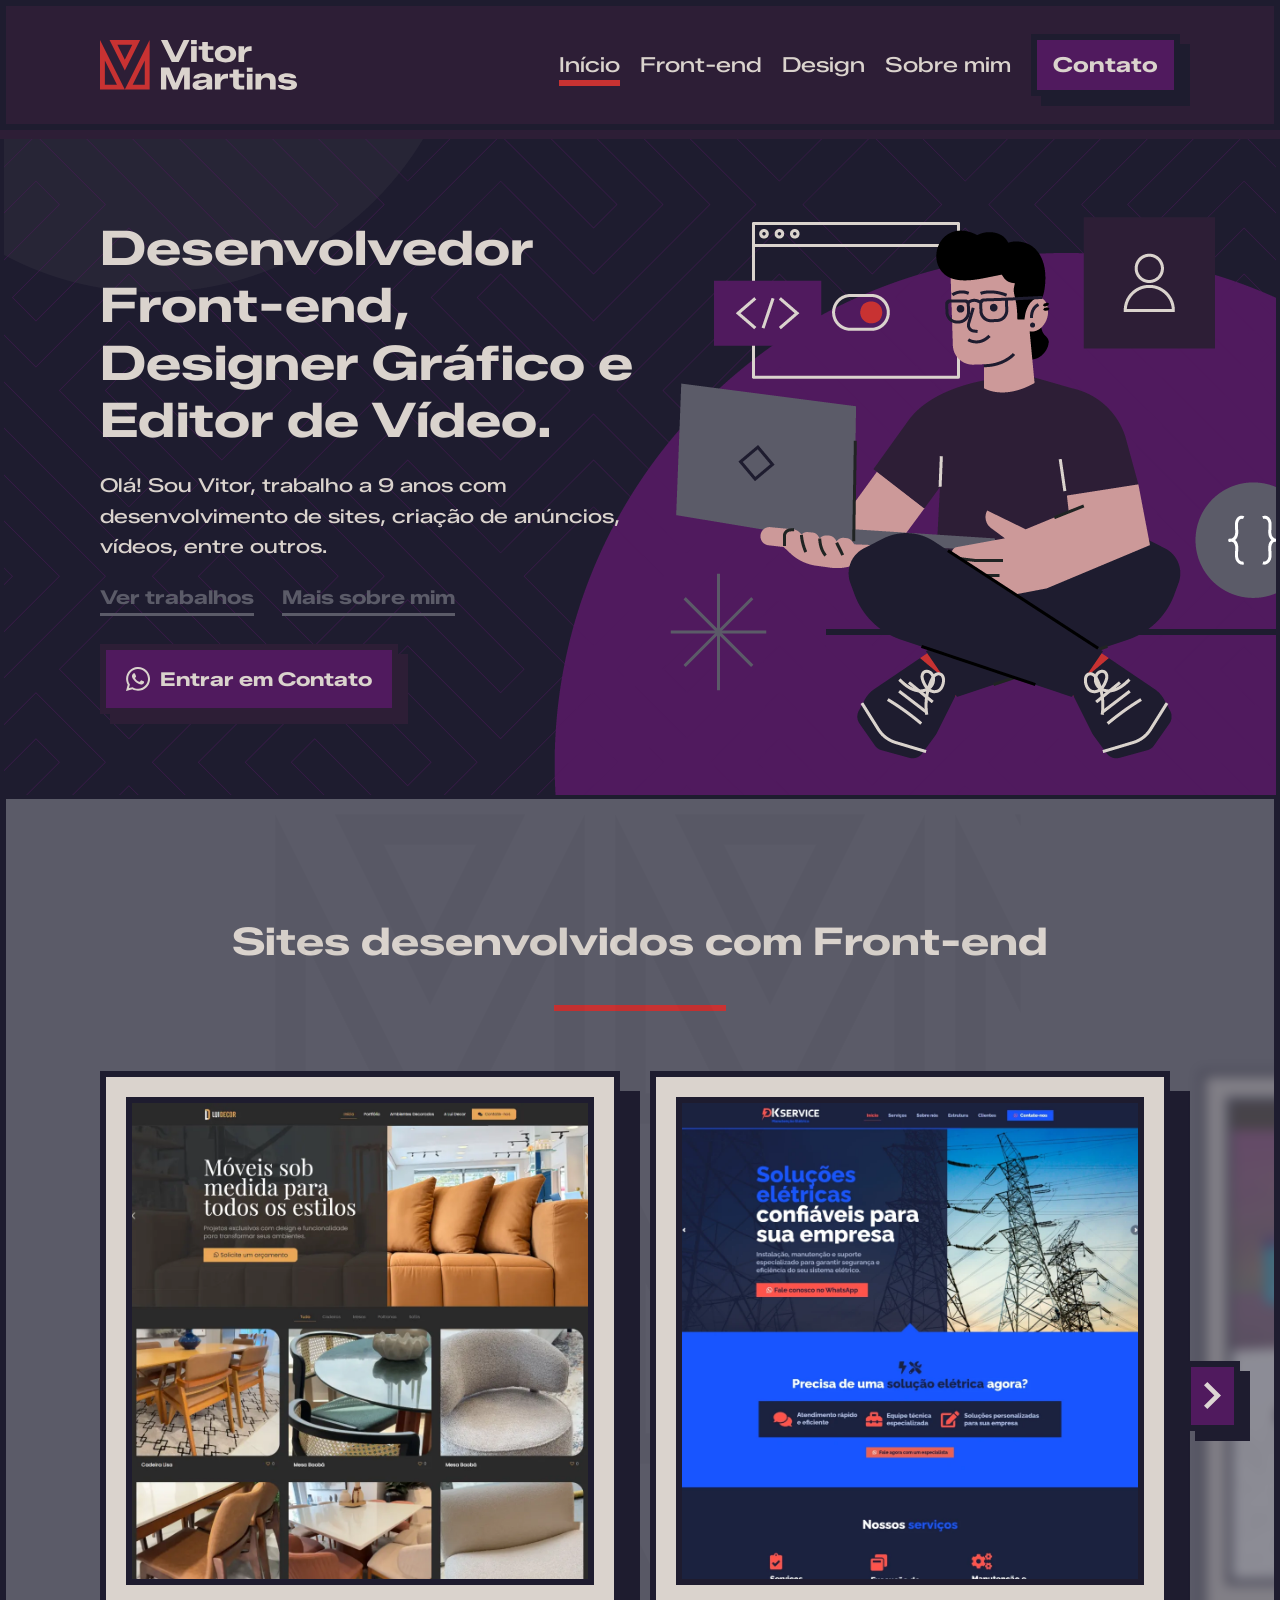
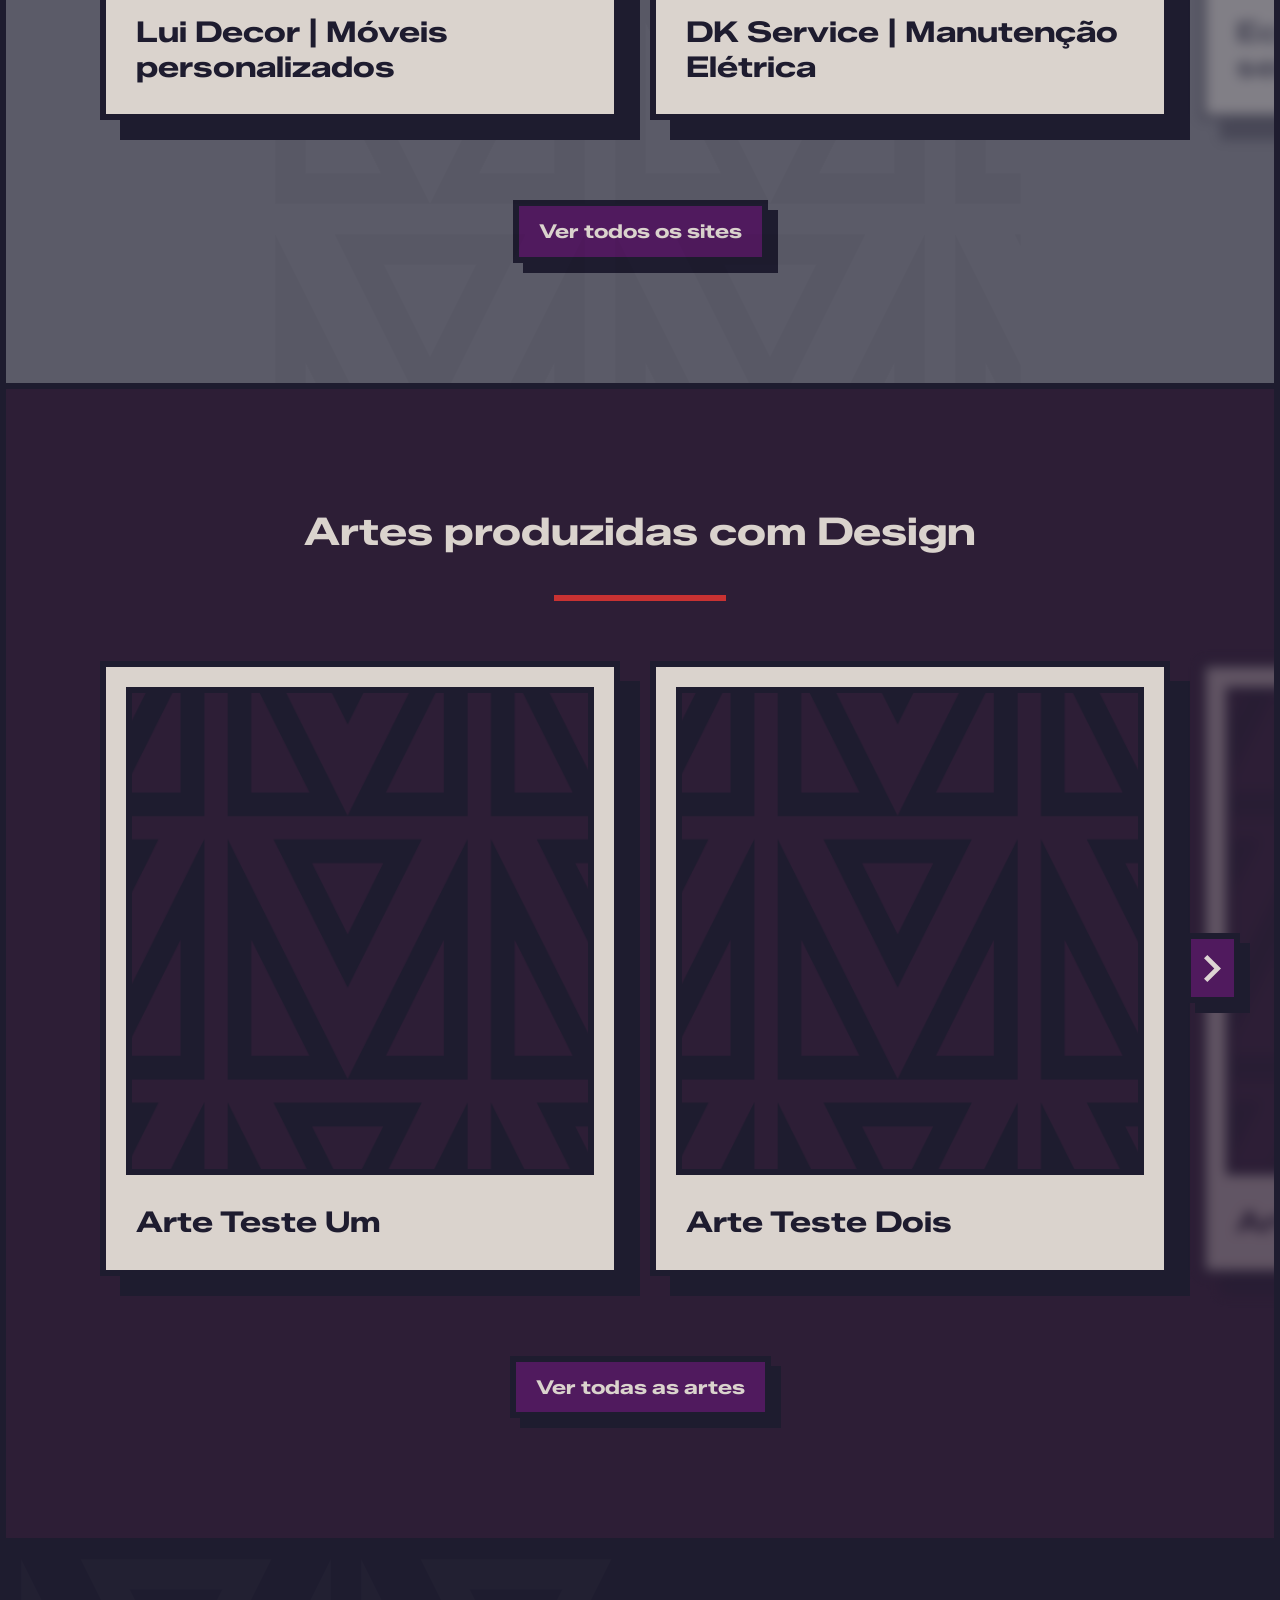
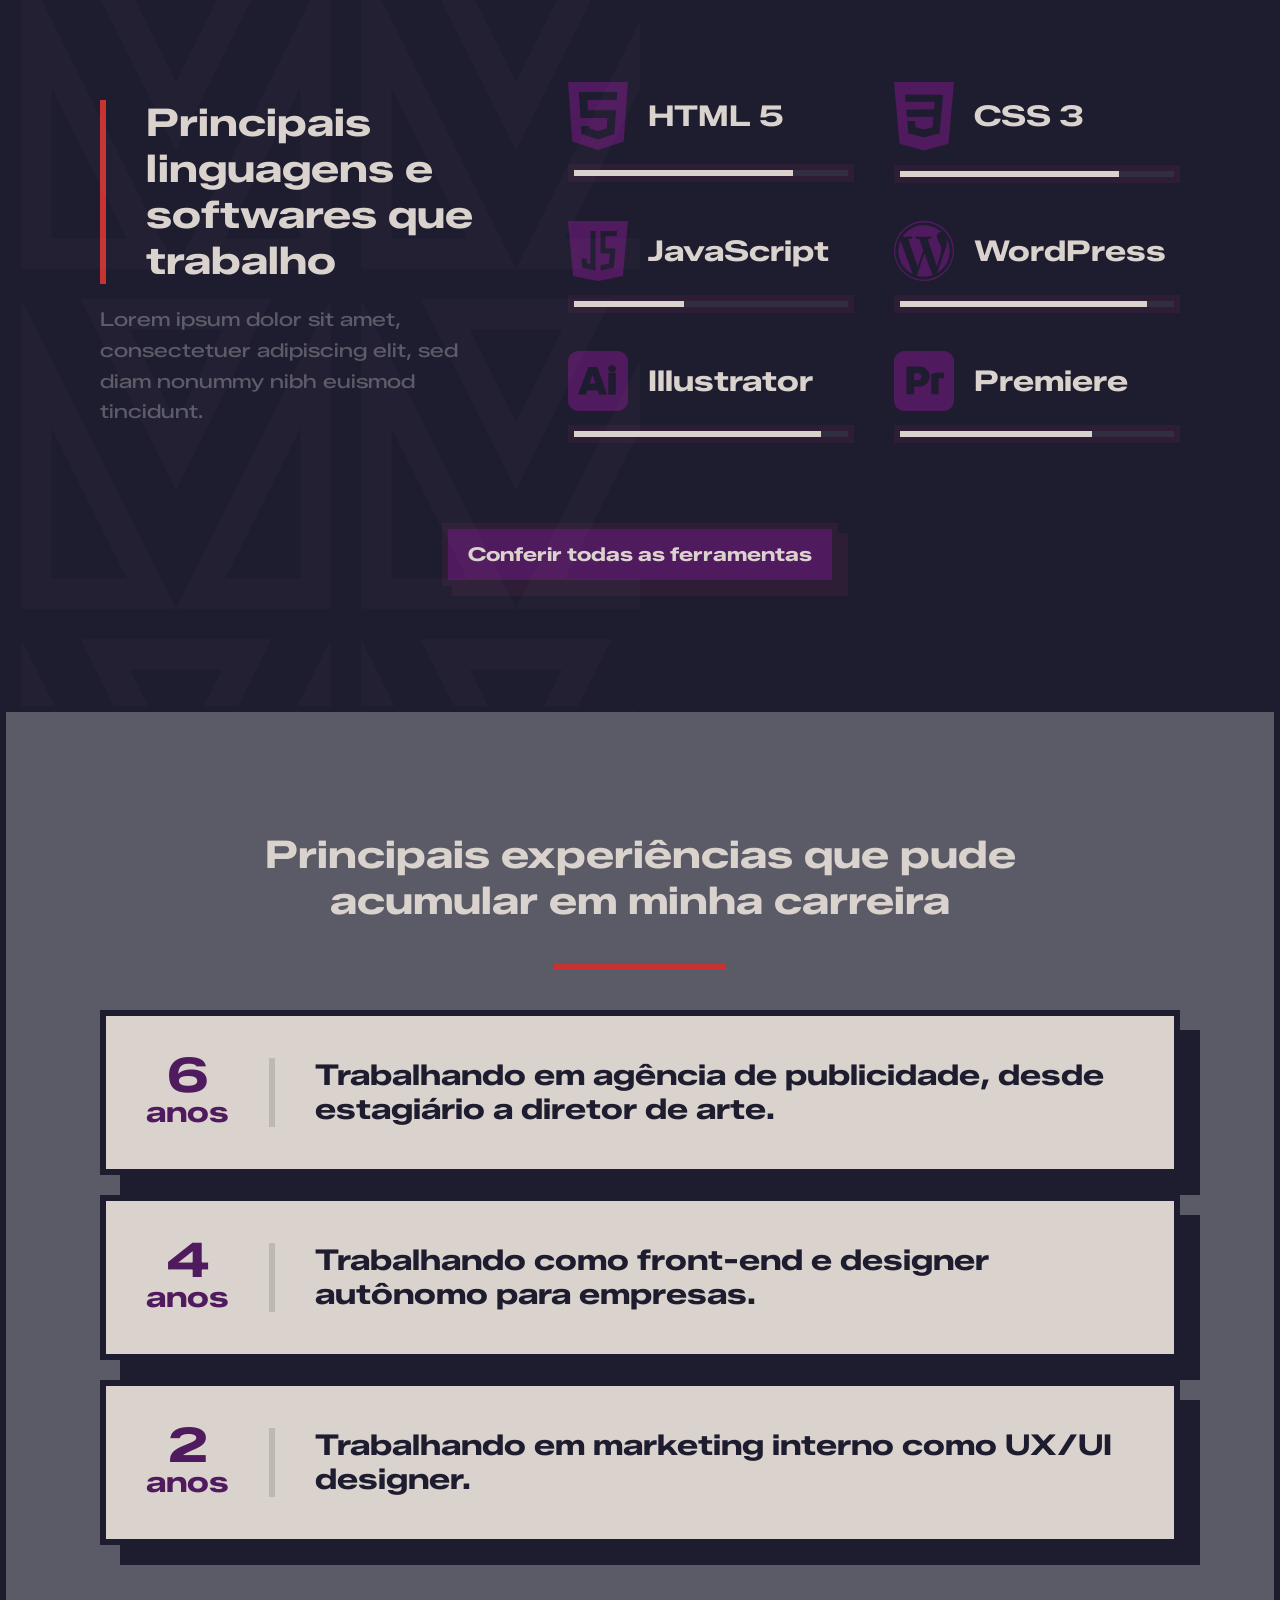
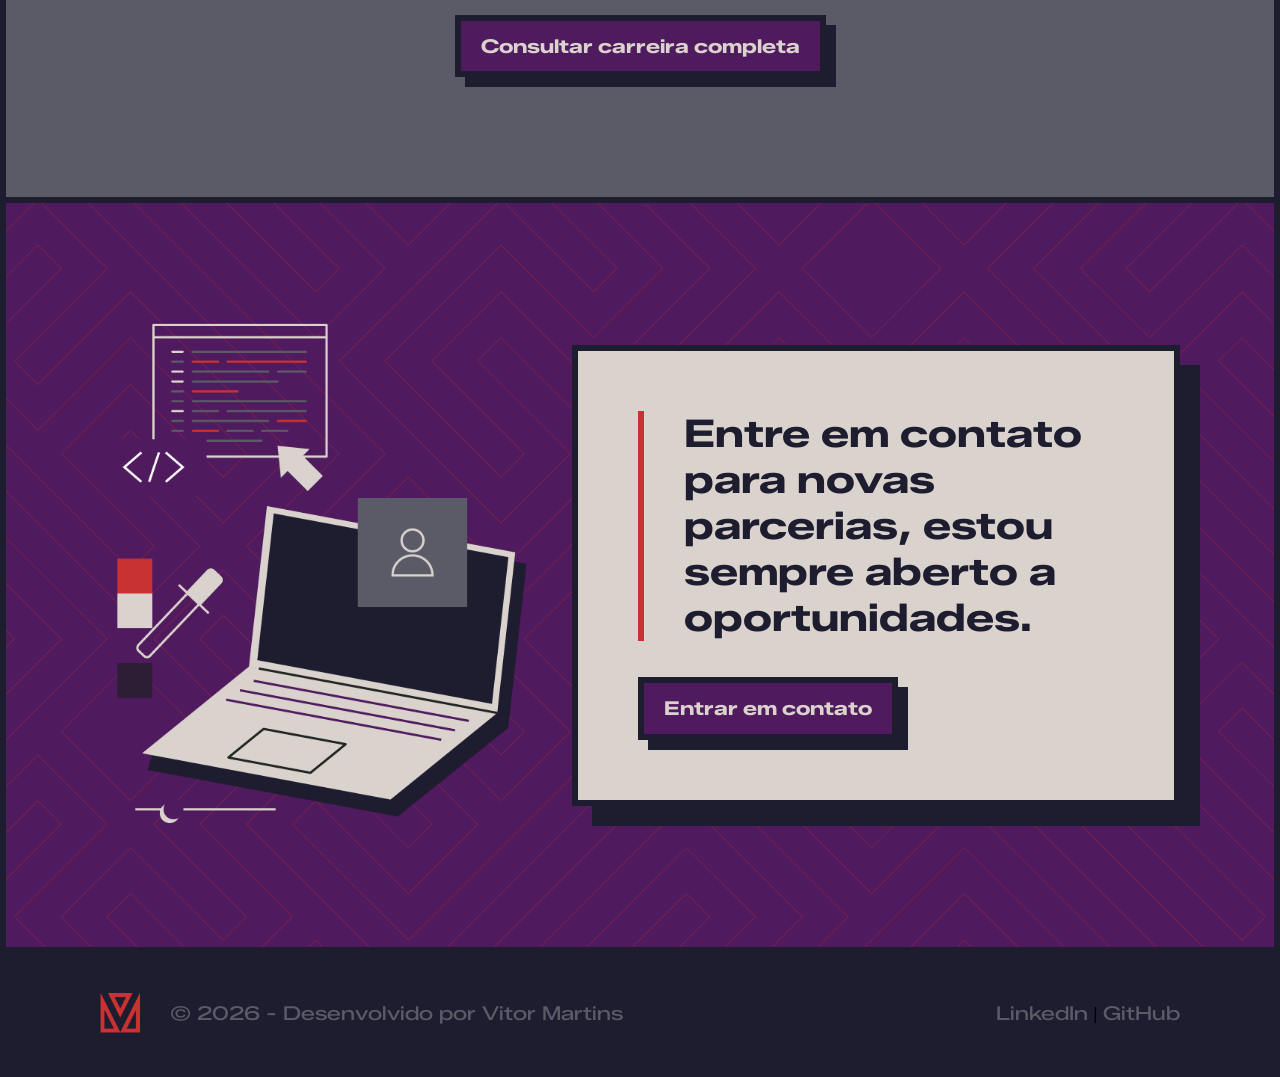
==== commit f67146c3: "Sobe mais sites como portfolio front-end" ====
--- a/index.html
+++ b/index.html
@@ -22,7 +22,7 @@
   <link rel="stylesheet" href="css/footer.css" />
 
   <link rel="icon" href="img/favicon-red-vitor-martins.png" type="image/png">
-</head>
+</head>g
 
 <body class="pg-inicio">
   <div id="header-placeholder"></div>
--- a/css/global.css
+++ b/css/global.css
@@ -134,24 +134,24 @@
   --text-weight: 500;
 
   /* shadows */
-  --large-box-shadow: 34px 34px 0 0 var(--black-color);
-  --medium-box-shadow: 25px 25px 0 0 var(--black-color);
+  --large-box-shadow: 20px 20px 0 0 var(--black-color);
+  --medium-box-shadow: 15px 15px 0 0 var(--black-color);
   --small-box-shadow: 10px 10px 0 0 var(--black-color);
-  --large-box-shadow-hover: 40px 40px 0 0 var(--black-color);
-  --medium-box-shadow-hover: 30px 30px 0 0 var(--black-color);
-  --small-box-shadow-hover: 14px 14px 0 0 var(--black-color);
-
-  --large-box-shadow-light: 34px 34px 0 0 var(--dark-purple-color);
-  --medium-box-shadow-light: 25px 25px 0 0 var(--dark-purple-color);
+  --large-box-shadow-hover: 25px 25px 0 0 var(--black-color);
+  --medium-box-shadow-hover: 19px 19px 0 0 var(--black-color);
+  --small-box-shadow-hover: 13px 13px 0 0 var(--black-color);
+
+  --large-box-shadow-light: 20px 20px 0 0 var(--dark-purple-color);
+  --medium-box-shadow-light: 15px 15px 0 0 var(--dark-purple-color);
   --small-box-shadow-light: 10px 10px 0 0 var(--dark-purple-color);
-  --large-box-shadow-light-hover: 40px 40px 0 0 var(--dark-purple-color);
-  --medium-box-shadow-light-hover: 30px 30px 0 0 var(--dark-purple-color);
-  --small-box-shadow-light-hover: 14px 14px 0 0 var(--dark-purple-color);
+  --large-box-shadow-light-hover: 25px 25px 0 0 var(--dark-purple-color);
+  --medium-box-shadow-light-hover: 19px 19px 0 0 var(--dark-purple-color);
+  --small-box-shadow-light-hover: 13px 13px 0 0 var(--dark-purple-color);
 
   /* hover effect */
-  --large-hover: translate(-6px, -6px);
-  --medium-hover: translate(-5px, -5px);
-  --small-hover: translate(-4px, -4px);
+  --large-hover: translate(-5px, -5px);
+  --medium-hover: translate(-4px, -4px);
+  --small-hover: translate(-3px, -3px);
 }
 
 
--- a/css/header.css
+++ b/css/header.css
@@ -120,6 +120,10 @@
   transform: translate(-2px, -2px);
 }
 
+li.contato-li {
+  margin-right: 0 !important;
+}
+
 
 
 
--- a/css/portfolio.css
+++ b/css/portfolio.css
@@ -18,18 +18,18 @@
     transition: transform 0.6s cubic-bezier(0.25, 1, 0.5, 1);
 }
 
+
 .card-projeto-home {
     min-width: 100%;
-    /* Ocupa a largura total da tela no mobile */
     max-width: 100%;
     opacity: 0.3;
     filter: blur(6px);
-    transition: all 0s ease;
+    transition: opacity 0.3s ease, filter 0.3s ease;
 }
 
 .card-projeto-home.active {
-    opacity: 1;
-    filter: blur(0);
+    opacity: 1 !important;
+    filter: blur(0) !important;
 }
 
 .card-projeto-home img {
@@ -52,16 +52,22 @@
 .nav-home {
     position: absolute;
     z-index: 100;
+    top: 0;
+    /* NOVO: Gruda no topo */
+    bottom: 0;
+    /* NOVO: Gruda no fundo */
+    margin: auto;
+    /* NOVO: Centraliza sem usar transform(-50%)! */
     background: var(--light-purple-color);
     border: 6px solid var(--black-color);
-    width: 60px;
-    height: 80px;
-    padding: 15px;
+    width: 55px;
+    height: 70px;
+    padding: 13px;
     display: flex;
     align-items: center;
     justify-content: center;
     cursor: pointer;
-    box-shadow: 10px 10px 0 0 var(--black-color);
+    box-shadow: var(--small-box-shadow);
 }
 
 .nav-home:hover {
@@ -96,7 +102,6 @@
 /* Força o navegador a não criar aquele 'ghost image' */
 .track-carrossel img,
 .track-carrossel a {
-    user-drag: none;
     -webkit-user-drag: none;
     pointer-events: auto;
 }
@@ -149,12 +154,20 @@
     visibility: hidden;
 }
 
-/* Correção do efeito de subir: mantemos o -50% e deslocamos em pixels */
+/* Seta: Hover nativo e via JS ficam idênticos ao Portfólio */
+.nav-home:hover,
 .nav-home.force-hover,
 .nav-carrossel.force-hover {
+    background: var(--red-color) !important;
     box-shadow: var(--small-box-shadow-hover) !important;
-    background: var(--red-color) !important;
     transform: var(--small-hover);
+}
+
+/* ...e aplica o mesmo hover do portfólio no miolo de dentro! */
+.card-projeto-home.force-hover .card-content {
+    transform: var(--small-hover);
+    box-shadow: var(--small-box-shadow-hover);
+    border: 6px solid var(--red-color);
 }
 
 
@@ -307,7 +320,7 @@
 
 @media screen and (min-width:1024px) {
     .thumb-wrapper {
-        padding: 30px 30px 0;
+        padding: 20px 20px 0;
     }
 
     .thumb-wrapper img {
@@ -334,6 +347,7 @@
         transform: var(--large-hover);
         box-shadow: var(--large-box-shadow-hover);
     }
+
 }
 
 
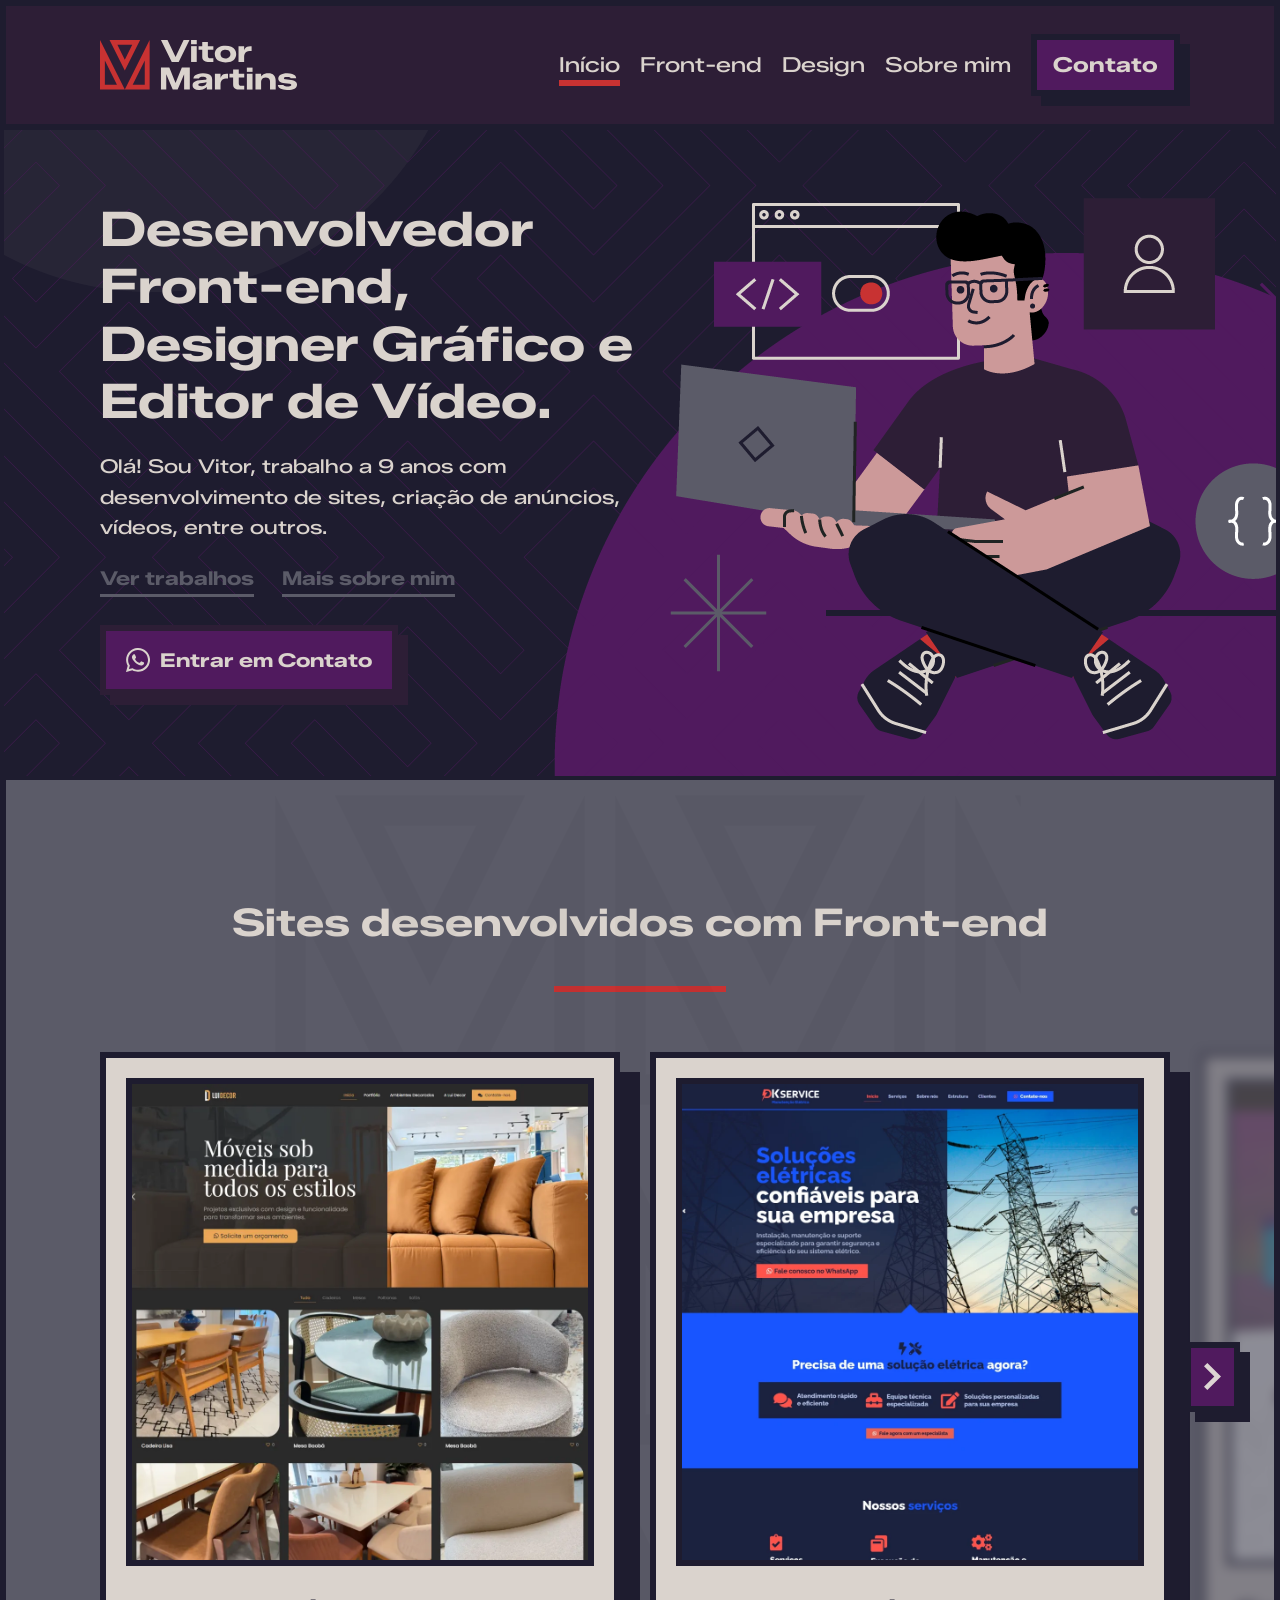
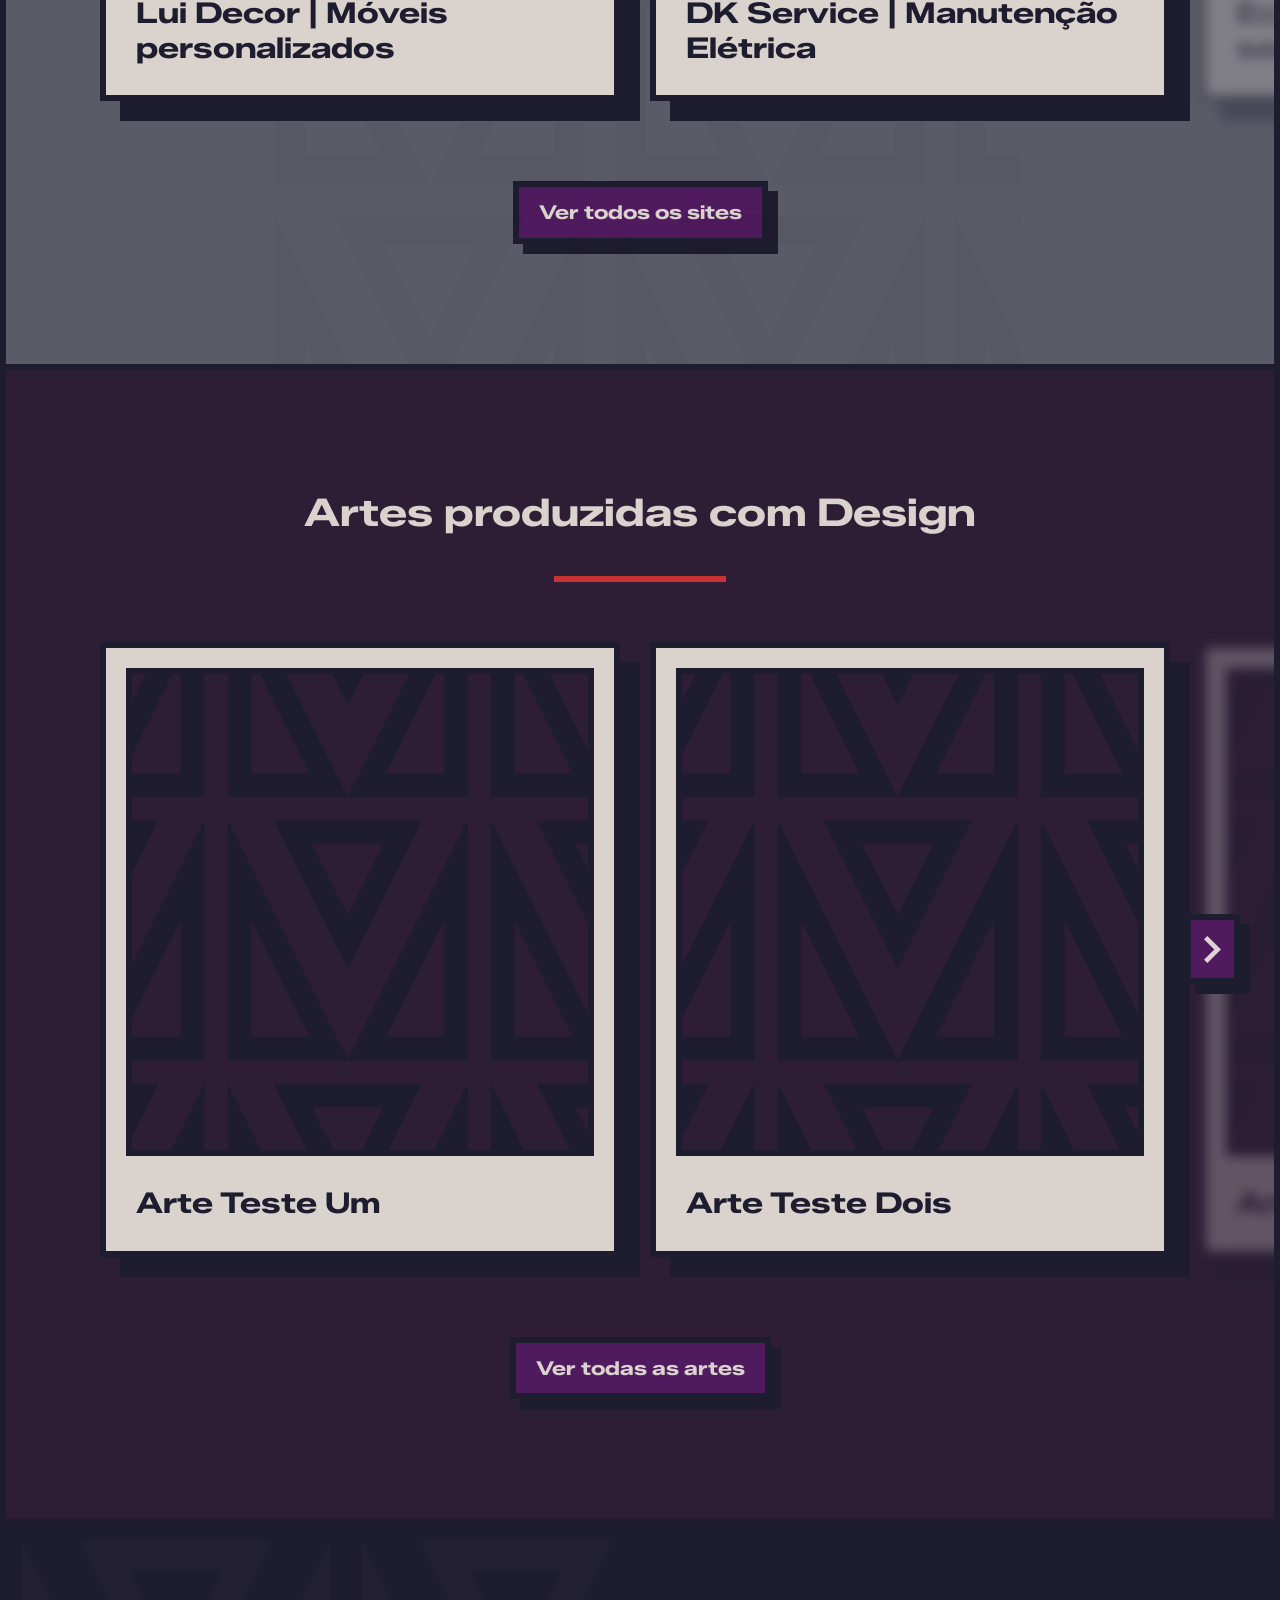
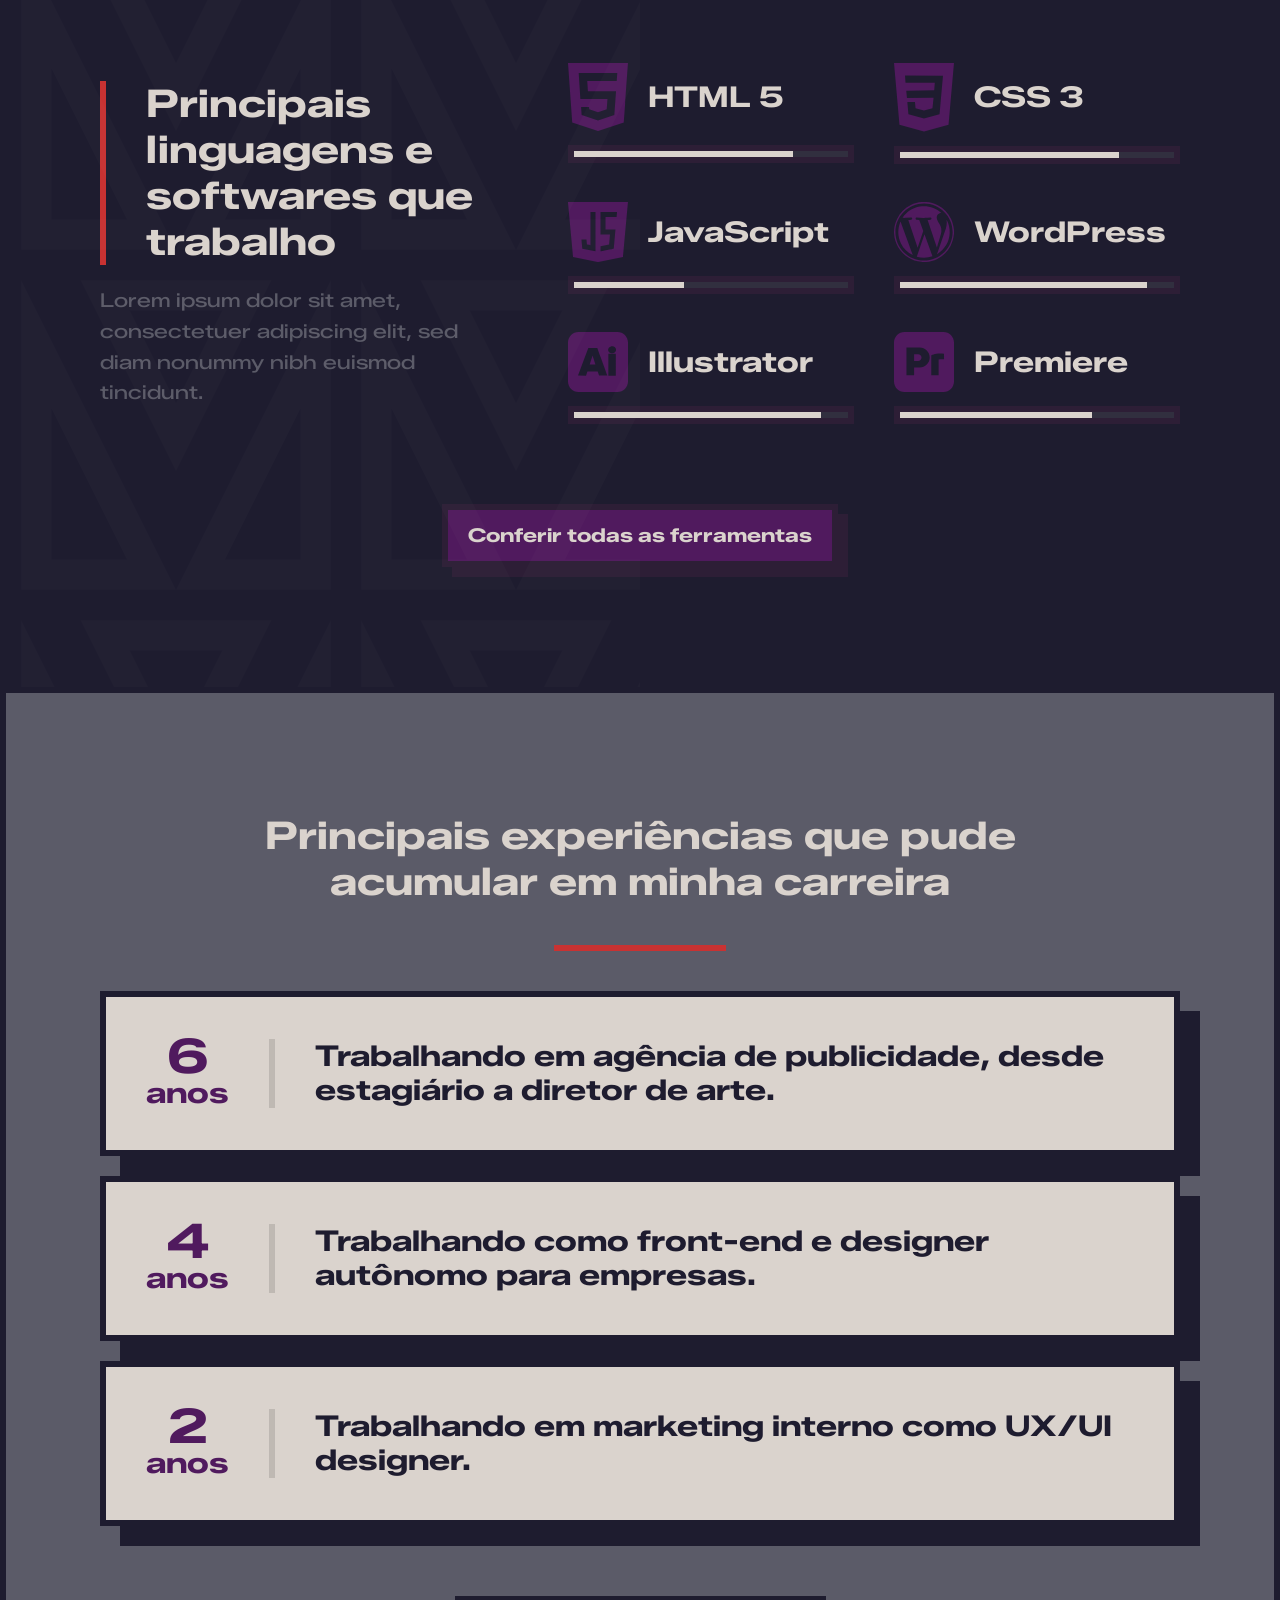
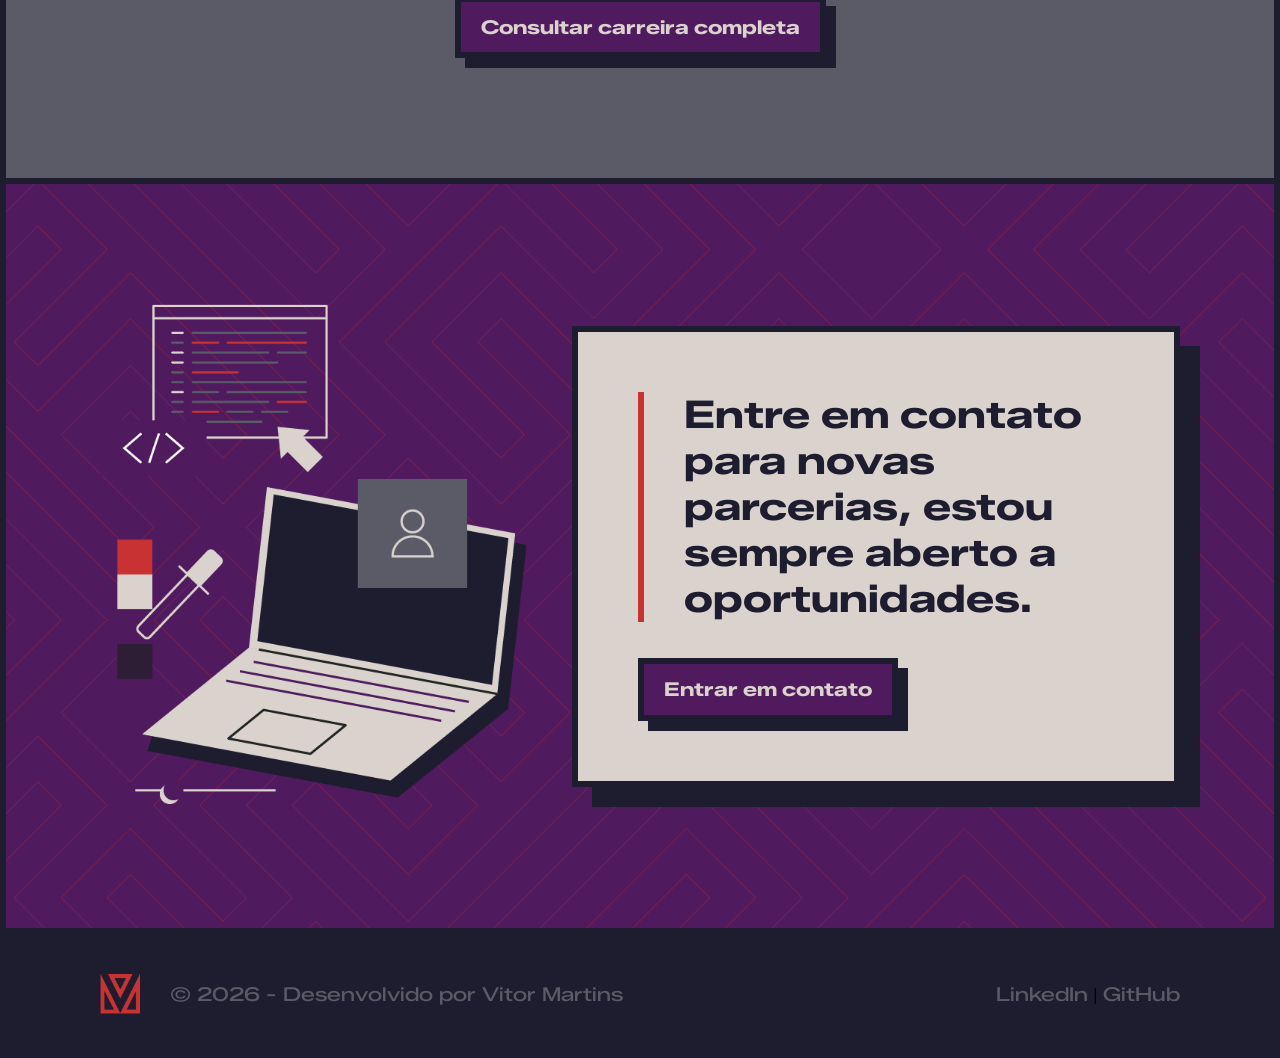
==== commit 8d7ab47e: "Sobe mais sites como portfolio front-end" ====
--- a/index.html
+++ b/index.html
@@ -22,7 +22,7 @@
   <link rel="stylesheet" href="css/footer.css" />
 
   <link rel="icon" href="img/favicon-red-vitor-martins.png" type="image/png">
-</head>g
+</head>
 
 <body class="pg-inicio">
   <div id="header-placeholder"></div>
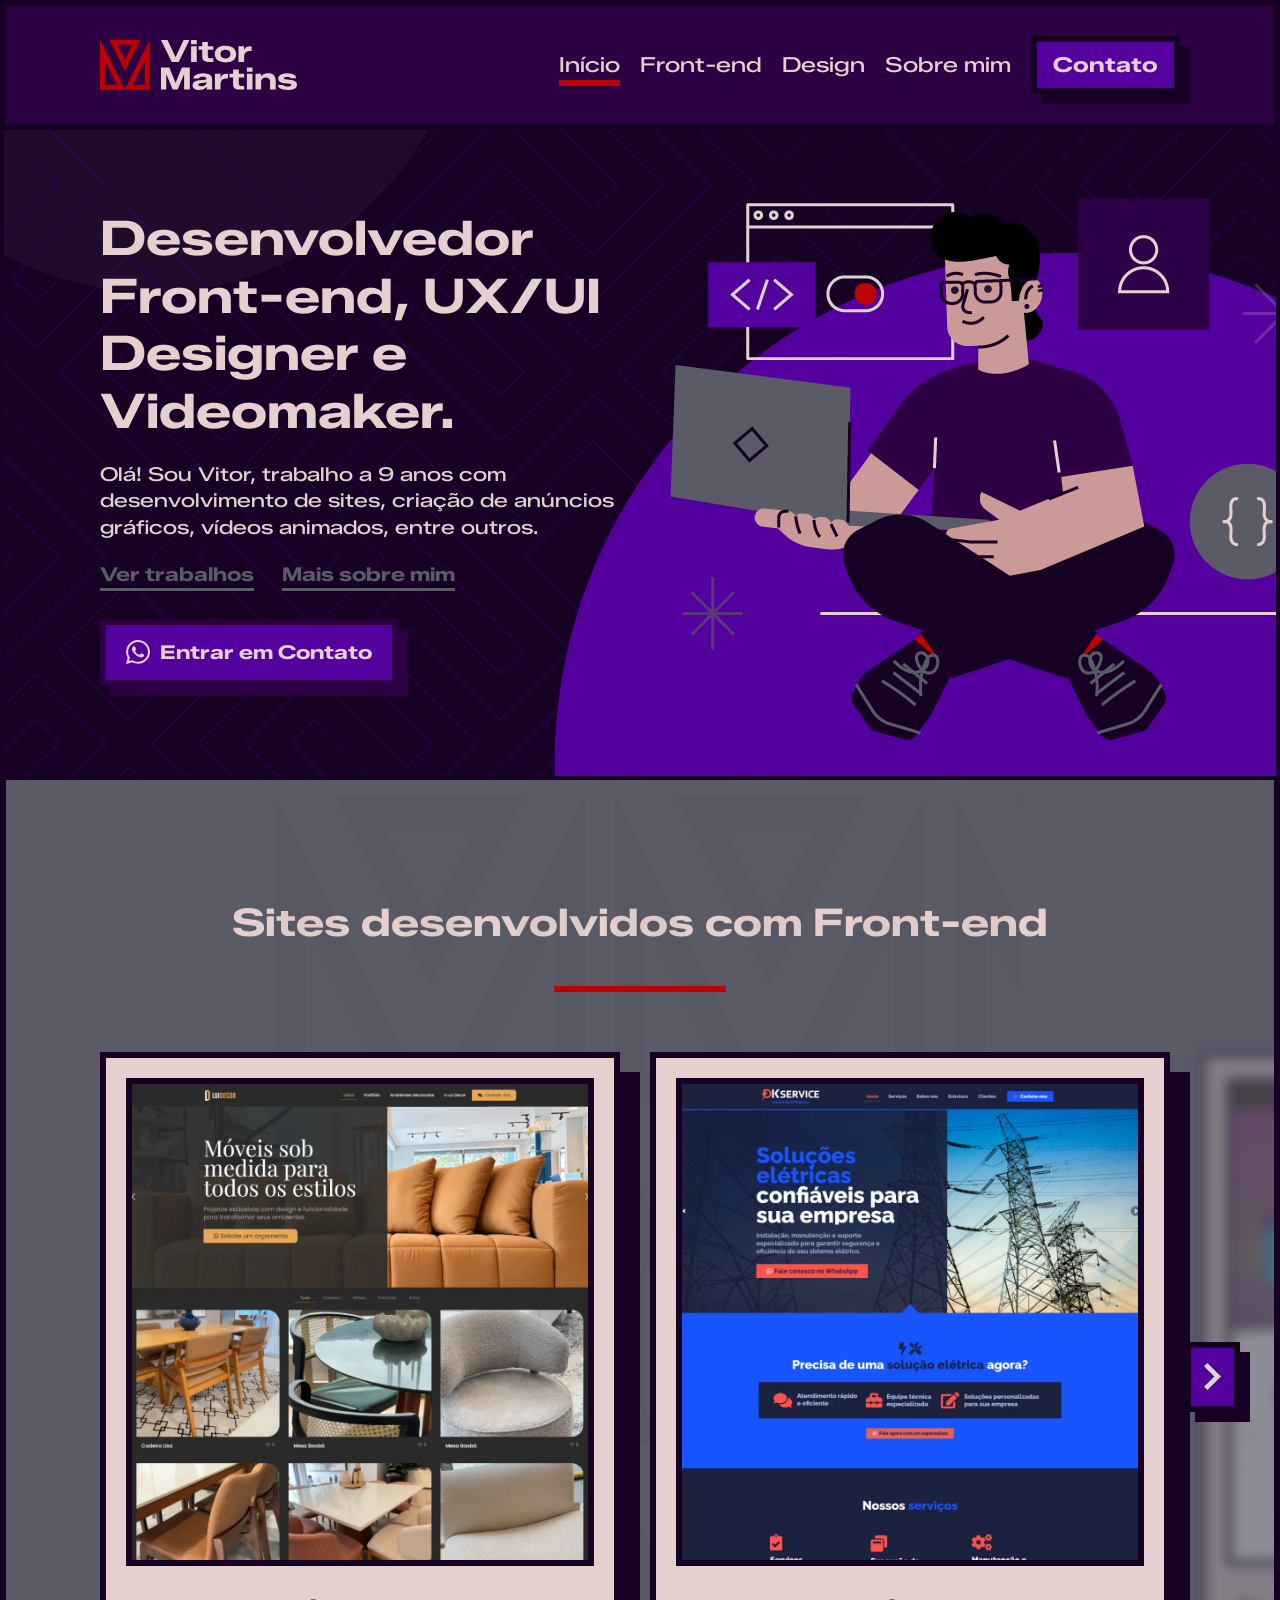
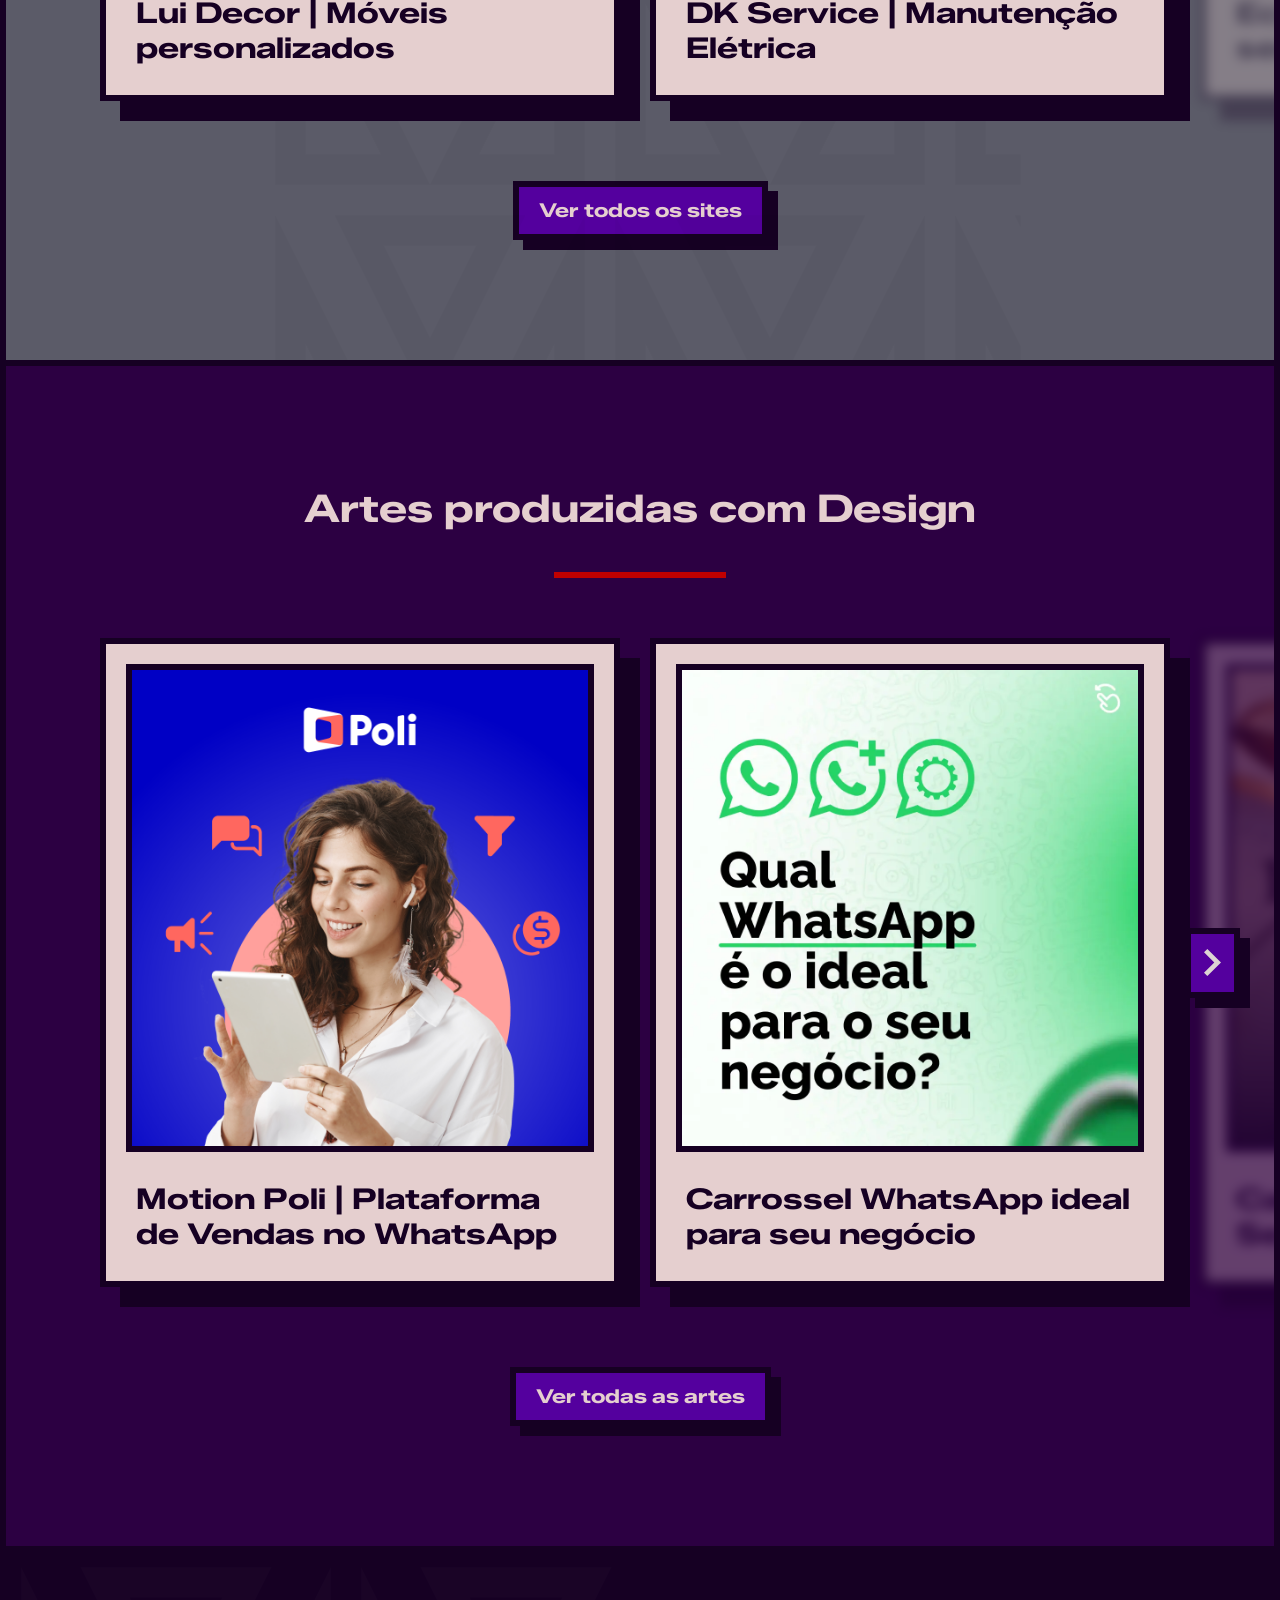
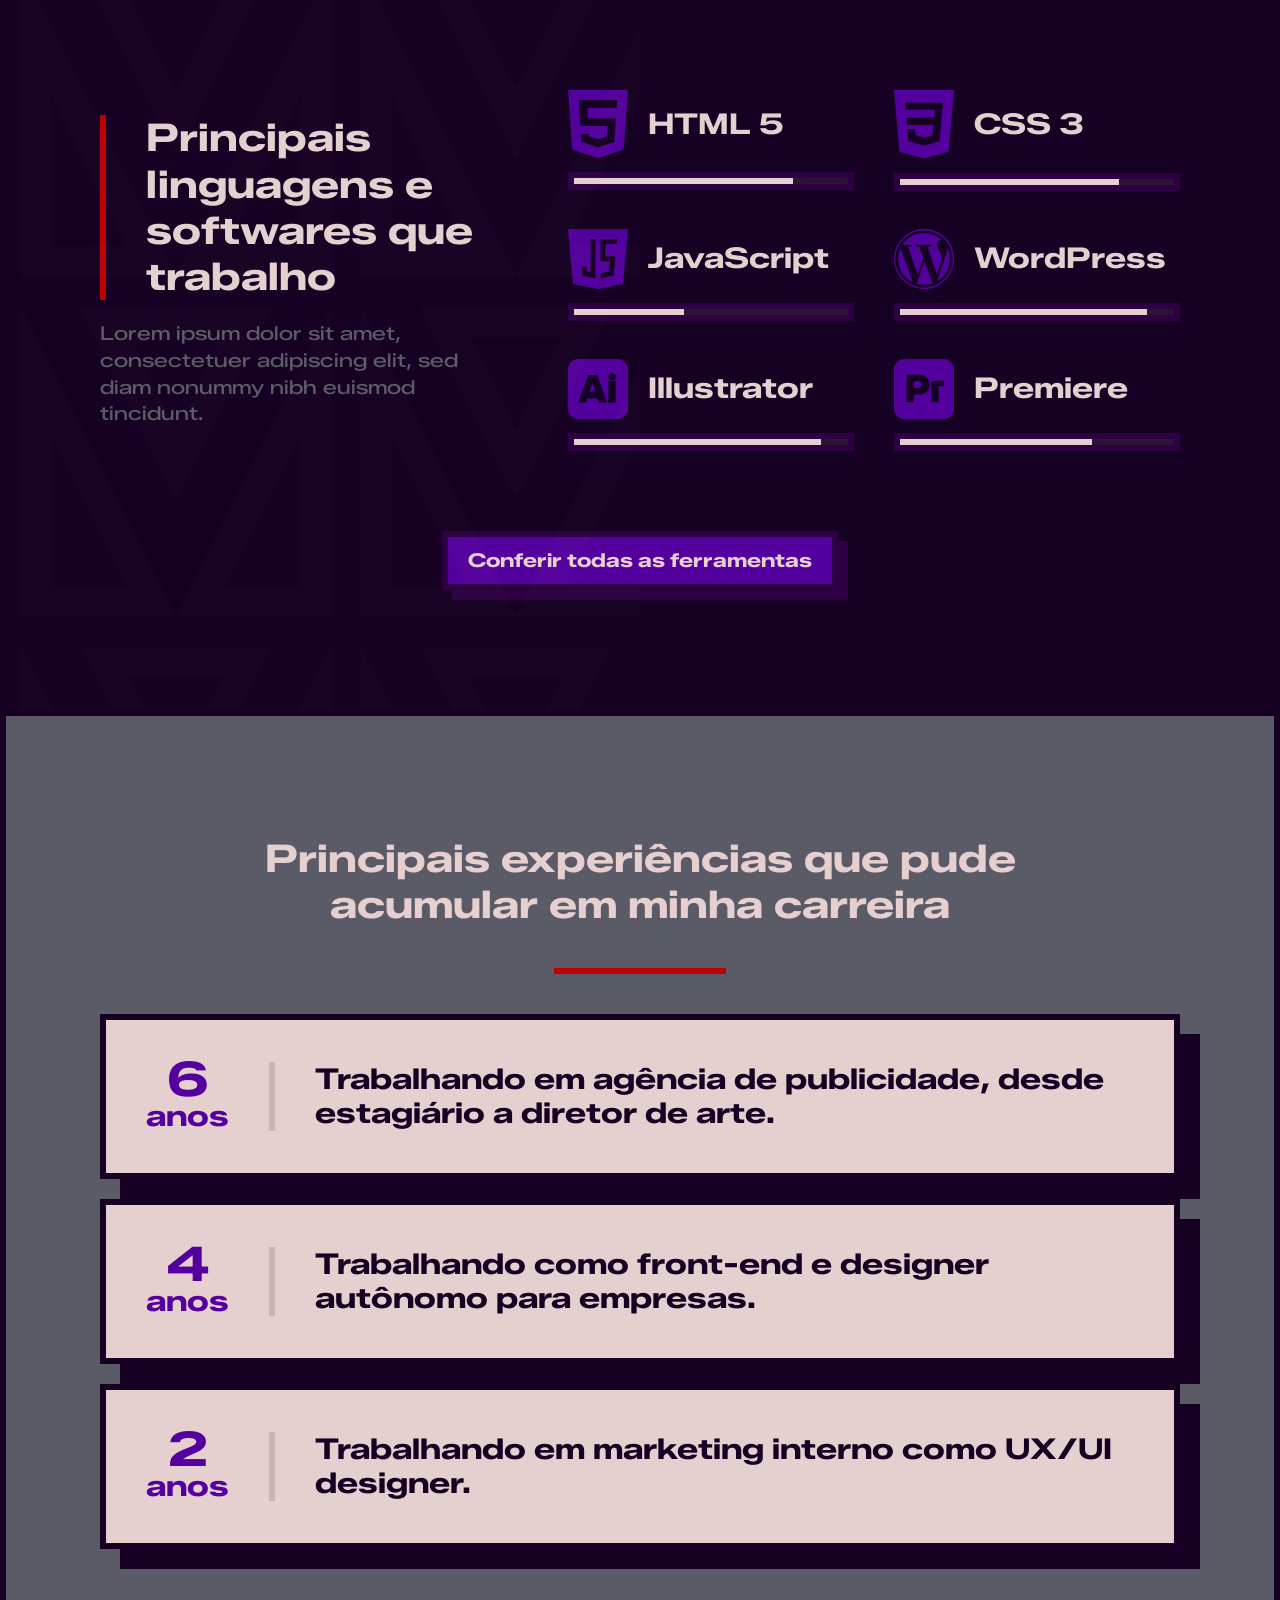
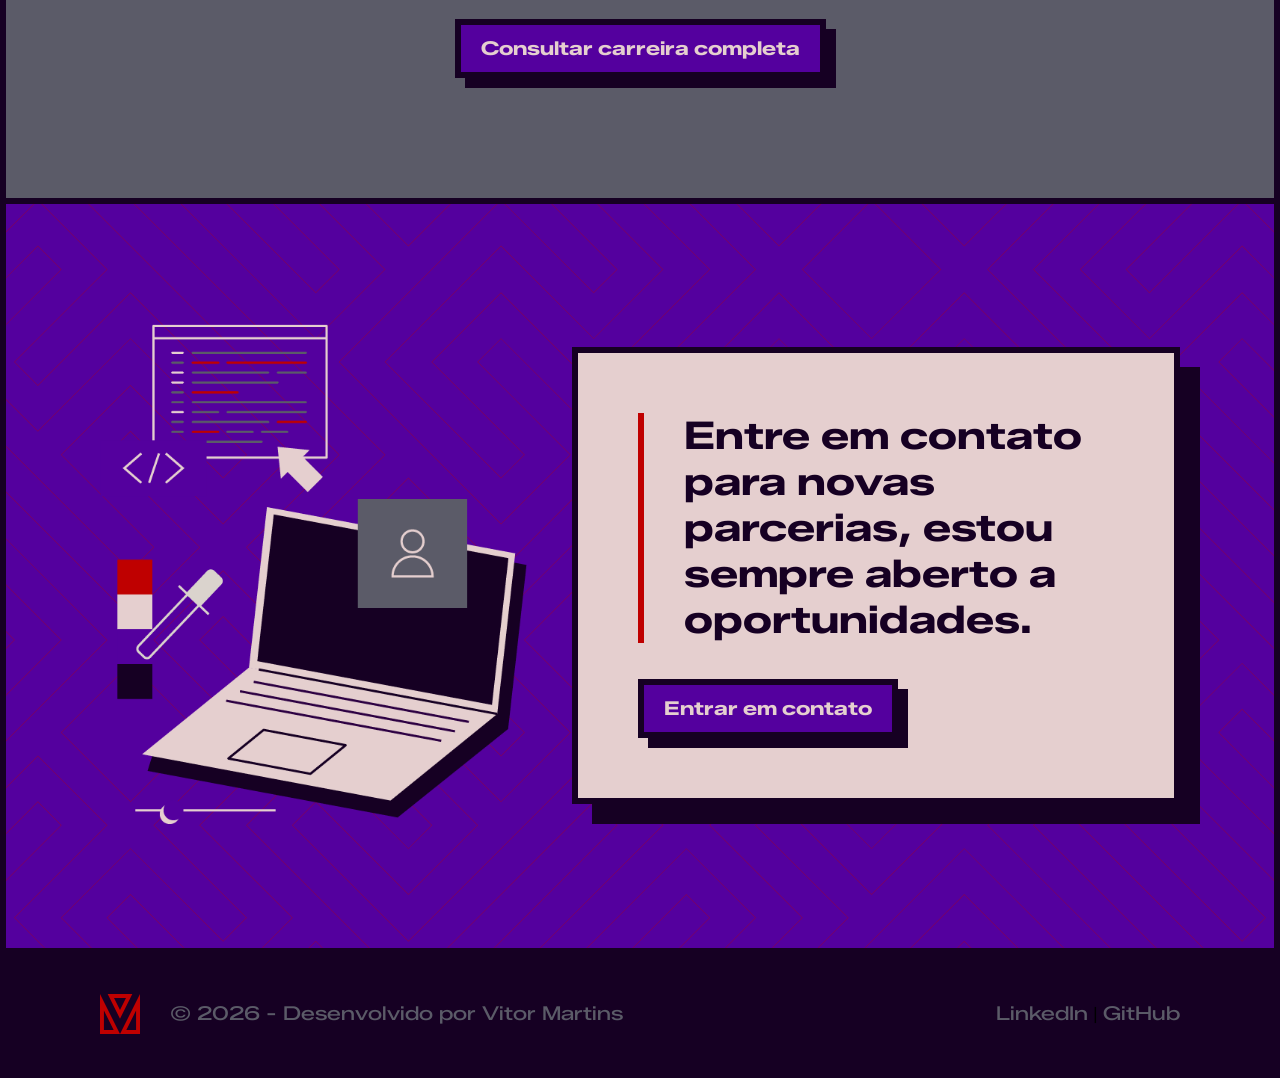
==== commit 2a6f5525: "Insercao de texto na pagina sobre mim e remap nas cores" ====
--- a/index.html
+++ b/index.html
@@ -32,9 +32,9 @@
       <div class="container">
         <div class="hero-wrap">
           <div class="hero-text">
-            <h1 class="h1-title">Desenvolvedor Front-end, Designer Gráfico e Editor de Vídeo.</h1>
-            <p class="white-text">Olá! Sou Vitor, trabalho a 9 anos com desenvolvimento de sites, criação de anúncios,
-              vídeos, entre outros.</p>
+            <h1 class="h1-title">Desenvolvedor Front-end, UX/UI Designer e Videomaker.</h1>
+            <p class="white-text">Olá! Sou Vitor, trabalho a 9 anos com desenvolvimento de sites, criação de anúncios gráficos,
+              vídeos animados, entre outros.</p>
             <div class="hero-buttons-wrap">
               <div class="hero-second-buttons-group">
                 <a href="#trabalhos" class="second-button-hero">Ver trabalhos</a>
--- a/css/global.css
+++ b/css/global.css
@@ -111,11 +111,11 @@
 :root {
 
   /* color */
-  --white-color: #DAD3CD;
-  --black-color: #1E1C2F;
-  --light-purple-color: #501A5E;
-  --dark-purple-color: #2D1E36;
-  --red-color: #C83232;
+  --white-color: #e5cfcf;
+  --black-color: #160023;
+  --light-purple-color: #54009e;
+  --dark-purple-color: #2c0042;
+  --red-color: #bf0000;
   --gray-color: #5B5B68;
 
   /* H titles sizes */
@@ -277,7 +277,7 @@
   width: 100%;
   max-width: 1200px;
   margin: 0 auto;
-  padding: 0 40px;
+  padding: 0 30px;
 }
 
 /* Sections sempre 100% para aceitar fundos */
@@ -320,7 +320,7 @@
   color: var(--gray-color);
   font-size: var(--text-font-size);
   font-weight: var(--text-weight);
-  line-height: 1.6;
+  line-height: 1.4;
 }
 
 a {
@@ -328,12 +328,19 @@
   color: var(--gray-color);
   font-size: var(--text-font-size);
   font-weight: var(--text-weight);
-  line-height: 1.6;
+  line-height: 1.4;
 
 }
 
 a:hover {
   color: var(--red-color)
+}
+
+li {
+  color: var(--gray-color);
+  font-size: var(--text-font-size);
+  font-weight: var(--text-weight);
+  line-height: 1.4;
 }
 
 body {
--- a/css/portfolio.css
+++ b/css/portfolio.css
@@ -22,9 +22,8 @@
 .card-projeto-home {
     min-width: 100%;
     max-width: 100%;
-    opacity: 0.3;
-    filter: blur(6px);
-    transition: opacity 0.3s ease, filter 0.3s ease;
+    opacity: 1;
+    filter: blur(0px);
 }
 
 .card-projeto-home.active {
@@ -300,6 +299,12 @@
         transform: var(--medium-hover);
         box-shadow: var(--medium-box-shadow-hover);
     }
+
+    .card-projeto-home {
+        opacity: 0.3;
+        filter: blur(6px);
+        transition: opacity 0.3s ease, filter 0.3s ease;
+    }
 }
 
 
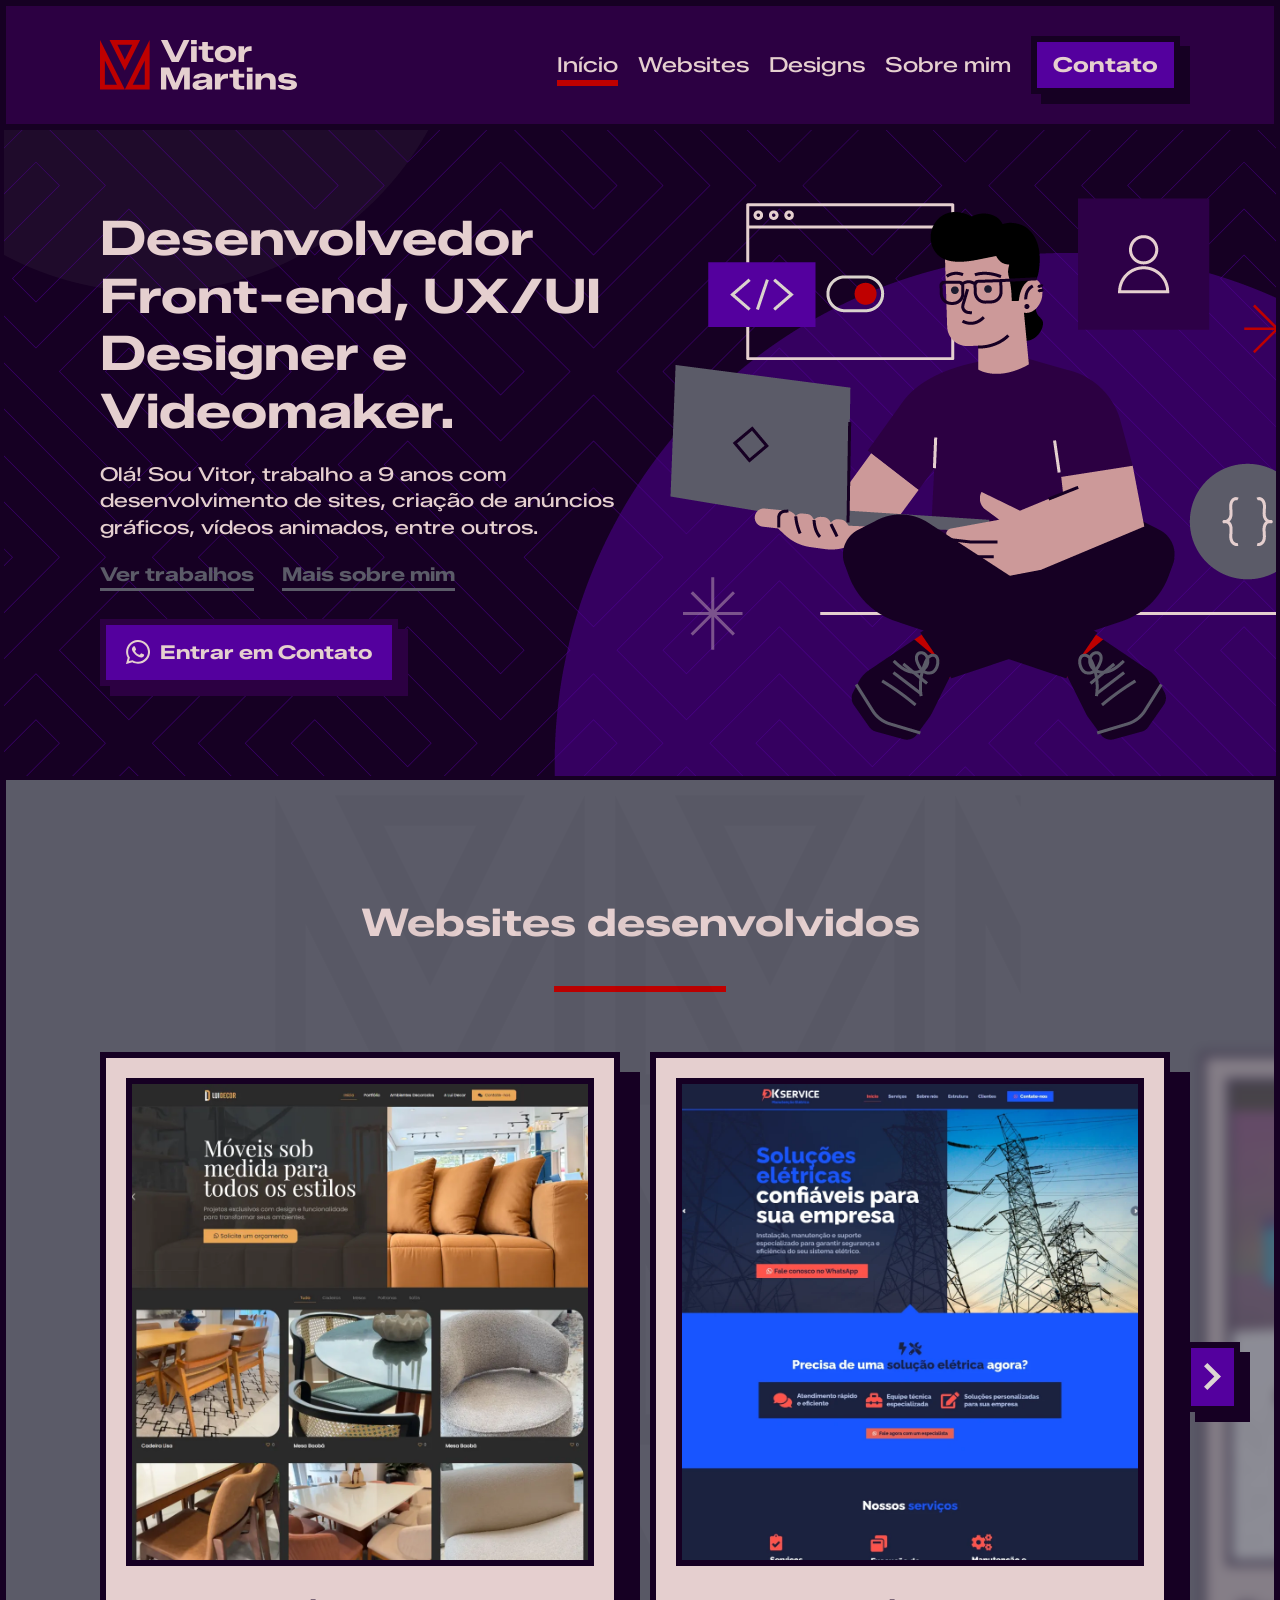
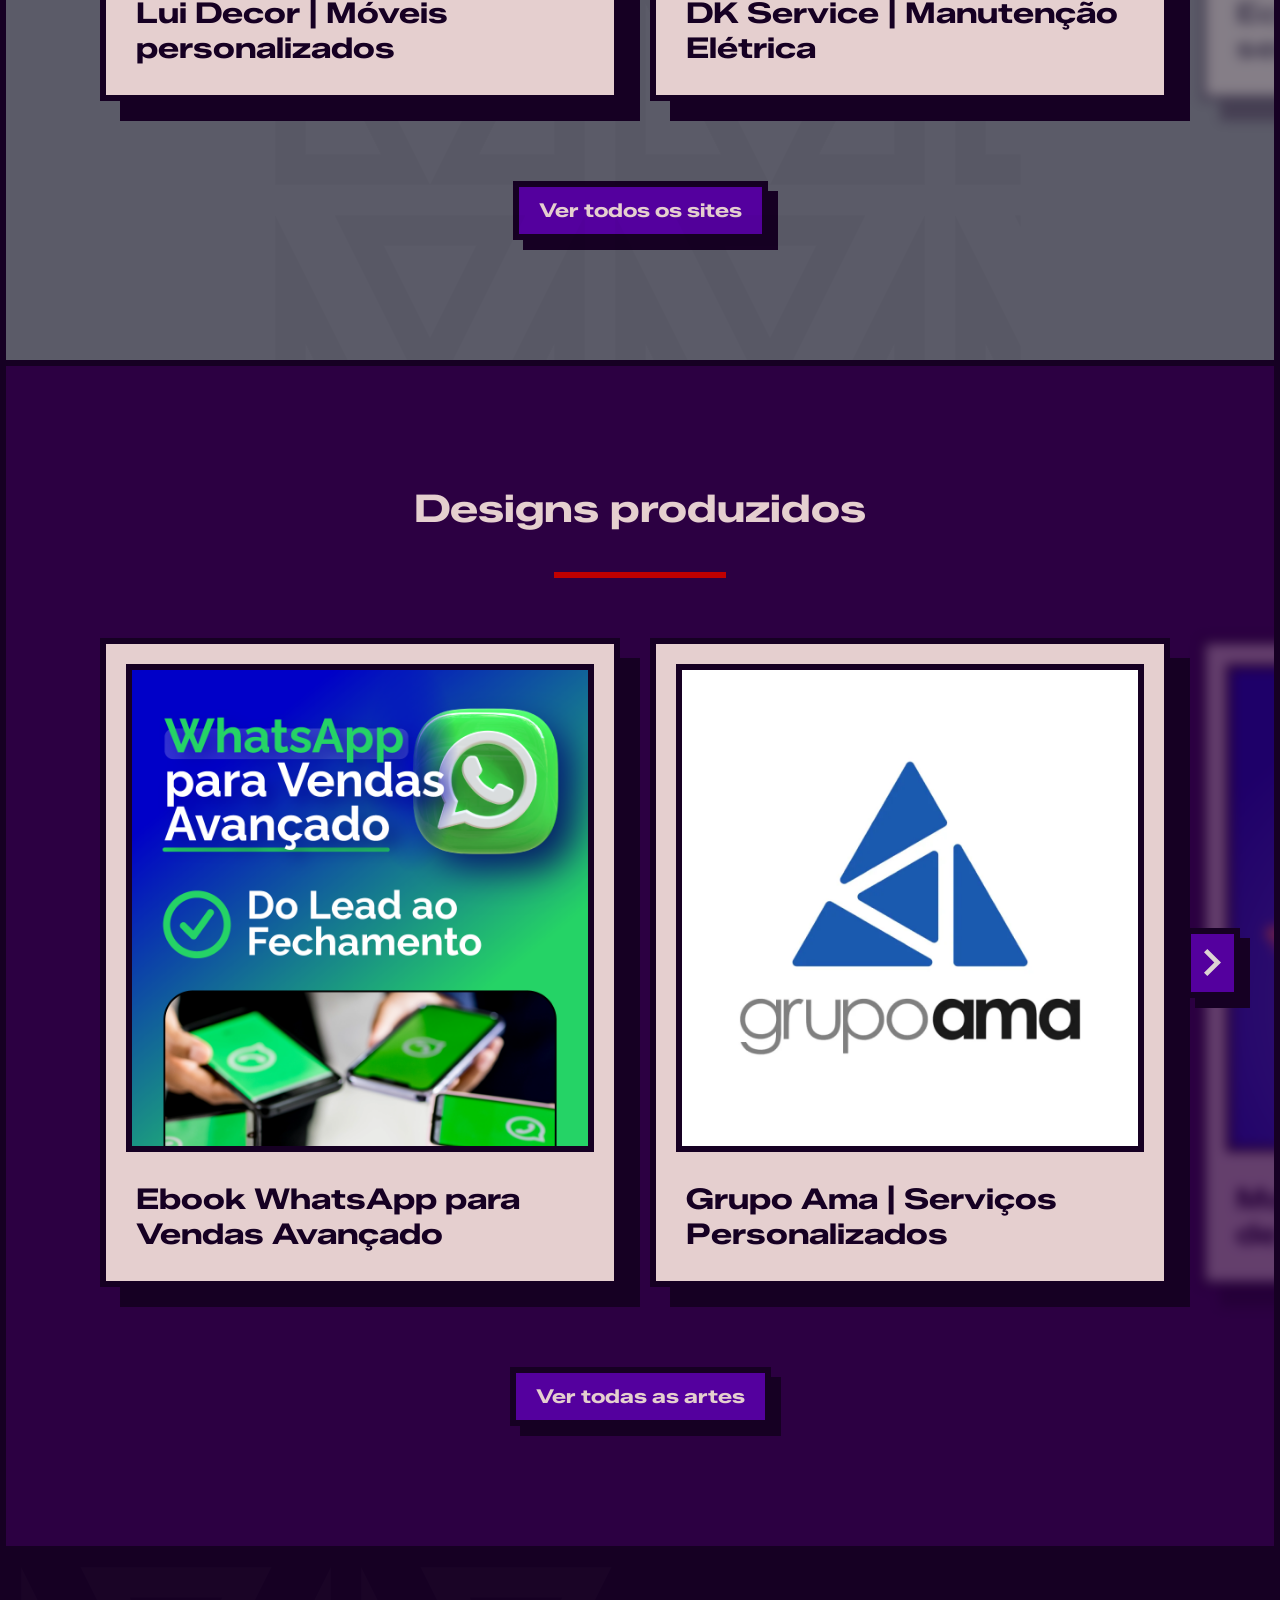
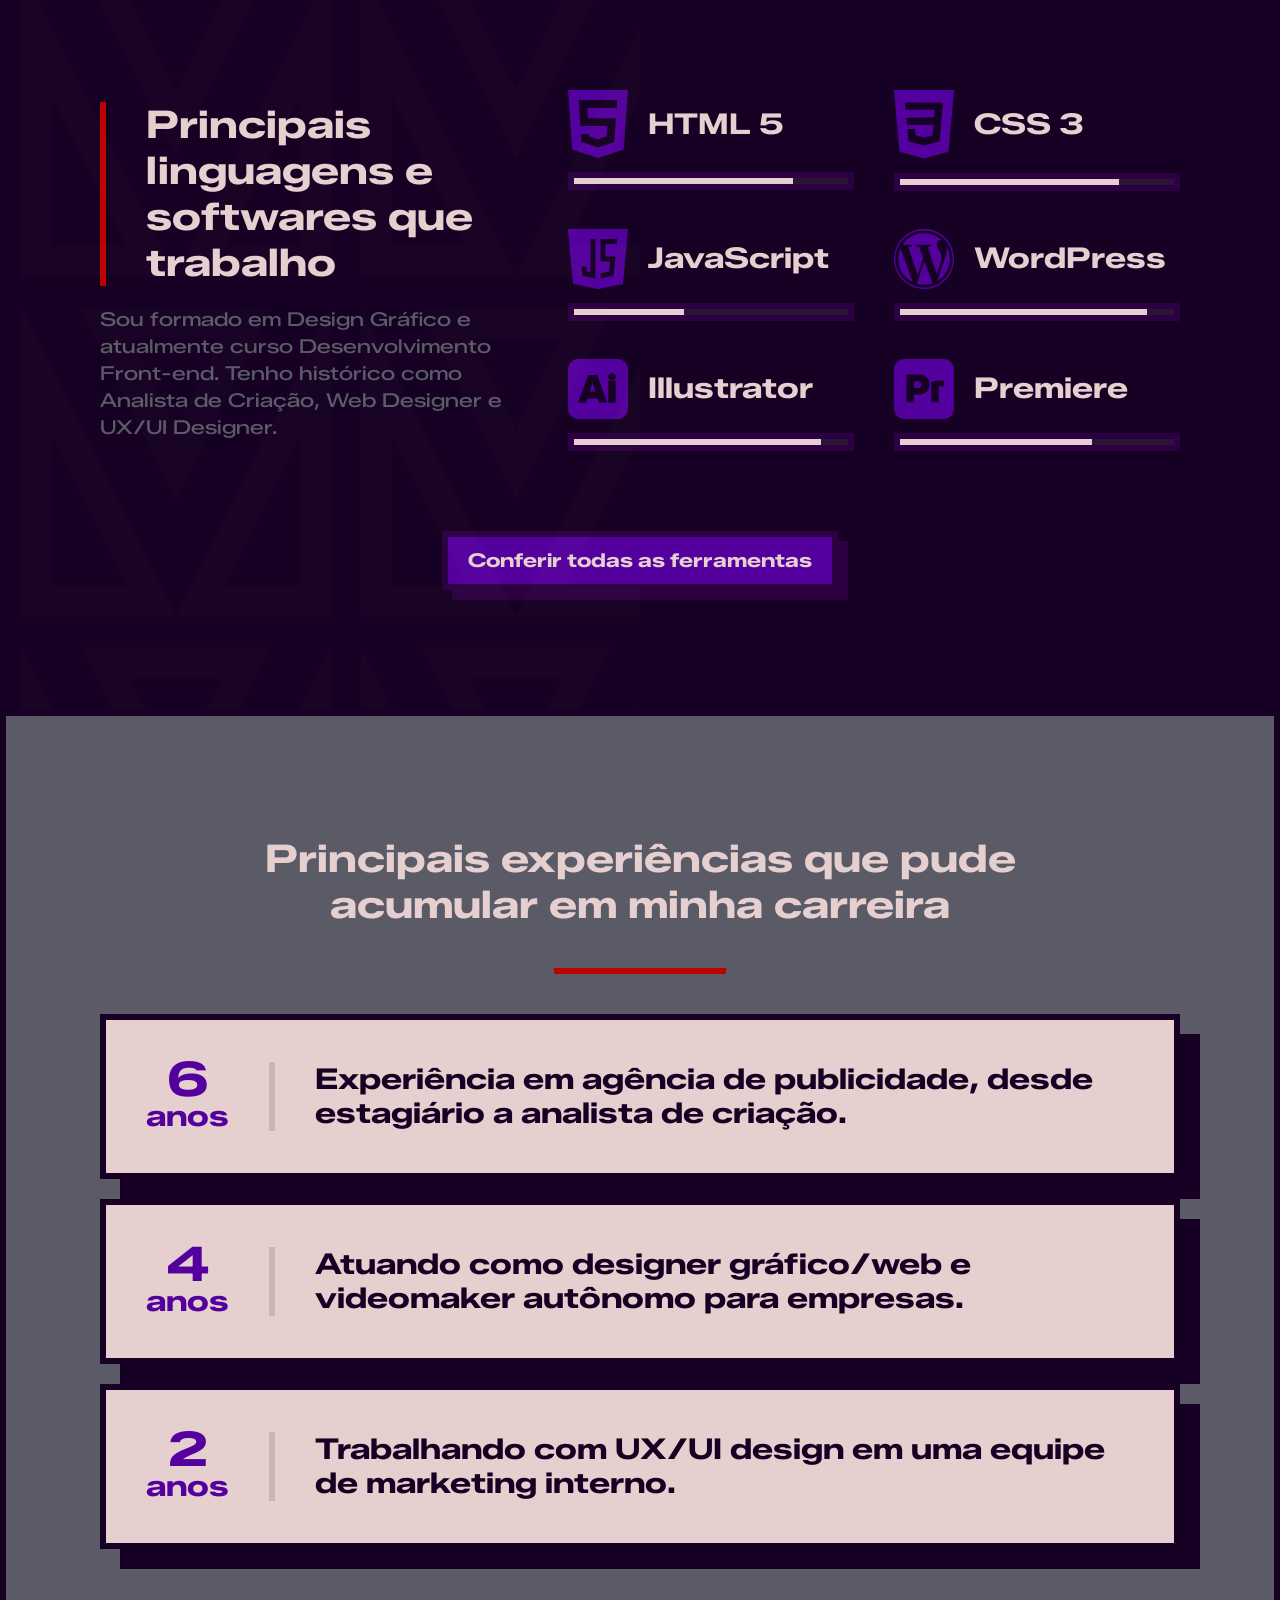
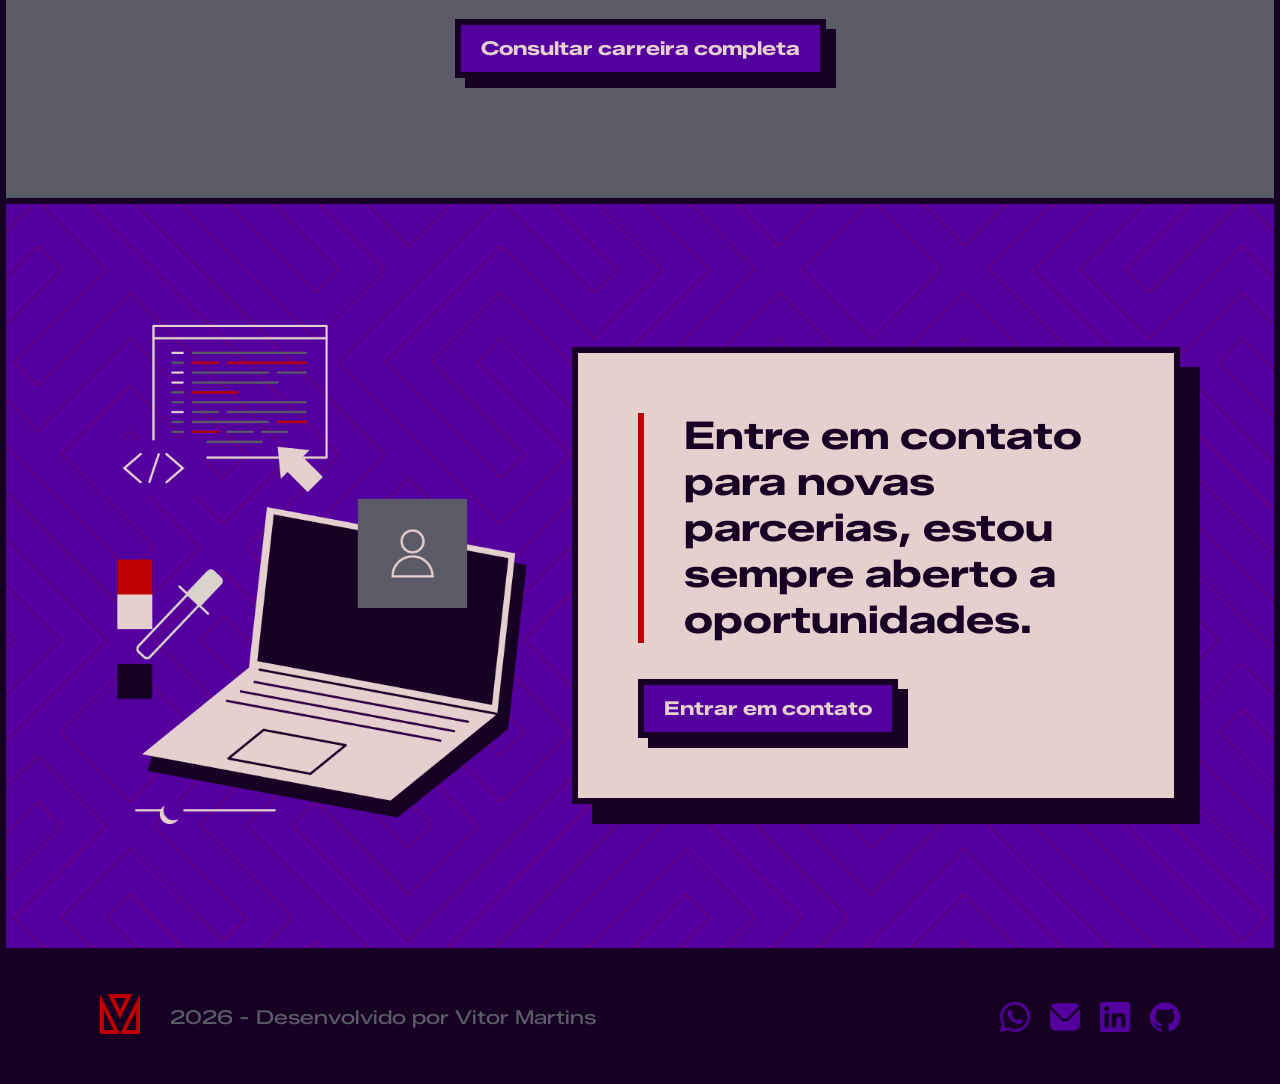
==== commit 26007d9b: "Correcao dos textos" ====
--- a/index.html
+++ b/index.html
@@ -33,7 +33,8 @@
         <div class="hero-wrap">
           <div class="hero-text">
             <h1 class="h1-title">Desenvolvedor Front-end, UX/UI Designer e Videomaker.</h1>
-            <p class="white-text">Olá! Sou Vitor, trabalho a 9 anos com desenvolvimento de sites, criação de anúncios gráficos,
+            <p class="white-text">Olá! Sou Vitor, trabalho a 9 anos com desenvolvimento de sites, criação de anúncios
+              gráficos,
               vídeos animados, entre outros.</p>
             <div class="hero-buttons-wrap">
               <div class="hero-second-buttons-group">
@@ -63,7 +64,7 @@
 
     <section id="trabalhos" class="home-section-carrossel gray-section vm-pattern vm-pattern-dark pattern-center">
       <div class="container center-content">
-        <h2 class="title-section">Sites desenvolvidos com Front-end</h2>
+        <h2 class="title-section">Websites desenvolvidos</h2>
         <div class="red-line-spacing"></div>
 
         <div class="wrapper-carrossel-home">
@@ -81,13 +82,13 @@
           </button>
         </div>
 
-        <a href="front-end.html" class="cta-button">Ver todos os sites</a>
+        <a href="websites.html" class="cta-button">Ver todos os sites</a>
       </div>
     </section>
 
     <section class="home-section-carrossel">
       <div class="container center-content">
-        <h2 class="title-section">Artes produzidas com Design</h2>
+        <h2 class="title-section">Designs produzidos</h2>
         <div class="red-line-spacing"></div>
 
         <div class="wrapper-carrossel-home">
@@ -105,7 +106,7 @@
           </button>
         </div>
 
-        <a href="design.html" class="cta-button">Ver todas as artes</a>
+        <a href="designs.html" class="cta-button">Ver todas as artes</a>
       </div>
     </section>
 
@@ -114,8 +115,8 @@
         <div class="software-column-text">
           <h2 class="red-line-lateral">Principais linguagens e softwares que trabalho
           </h2>
-          <p>Lorem ipsum dolor sit amet, consectetuer adipiscing elit, sed diam nonummy nibh
-            euismod tincidunt.</p>
+          <p>Sou formado em Design Gráfico e atualmente curso Desenvolvimento Front-end. Tenho histórico como Analista
+            de Criação, Web Designer e UX/UI Designer.</p>
         </div>
 
         <div class="software-column-skills">
@@ -232,7 +233,7 @@
               <span class="age-lable">anos</span>
             </div>
             <div class="career-text">
-              <h3 class="black-text">Trabalhando em agência de publicidade, desde estagiário a diretor de arte.</h3>
+              <h3 class="black-text">Experiência em agência de publicidade, desde estagiário a analista de criação.</h3>
             </div>
           </div>
 
@@ -242,7 +243,7 @@
               <span class="age-lable">anos</span>
             </div>
             <div class="career-text">
-              <h3 class="black-text">Trabalhando como front-end e designer autônomo para empresas.</h3>
+              <h3 class="black-text">Atuando como designer gráfico/web e videomaker autônomo para empresas.</h3>
             </div>
           </div>
 
@@ -252,7 +253,7 @@
               <span class="age-lable">anos</span>
             </div>
             <div class="career-text">
-              <h3 class="black-text">Trabalhando em marketing interno como UX/UI designer.</h3>
+              <h3 class="black-text">Trabalhando com UX/UI design em uma equipe de marketing interno.</h3>
             </div>
           </div>
 
--- a/css/footer.css
+++ b/css/footer.css
@@ -63,8 +63,9 @@
 
 .main-footer .container {
   display: flex;
-  justify-content: space-between;
-  align-items: center;
+  flex-direction: column;
+  align-items: center;
+  gap: 20px;
   padding-top: 40px;
   padding-bottom: 40px;
 }
@@ -84,7 +85,48 @@
   transform: scale(1.08);
 }
 
-
+.right-footer-column {
+  display: flex;
+  gap: 20px;
+  flex-direction: row;
+  align-items: center;
+}
+
+.right-footer-column a {
+  display: flex;
+  align-items: center;
+  justify-content: center;
+}
+
+.link-social-wrapper {
+  position: relative;
+  display: inline-block;
+  width: 30px;
+  height: 30px;
+}
+
+/* Força as duas imagens a ficarem no mesmo espaço */
+.link-social-wrapper img {
+  position: absolute;
+  top: 0;
+  left: 0;
+  width: 100%;
+  height: 100%;
+}
+
+/* Esconde a vermelha por padrão */
+.link-social-wrapper .img-hover {
+  opacity: 0;
+}
+
+/* Quando passa o mouse: esconde a roxa e mostra a vermelha */
+.link-social-wrapper:hover .img-default {
+  opacity: 0;
+}
+
+.link-social-wrapper:hover .img-hover {
+  opacity: 1;
+}
 
 
 
@@ -101,6 +143,12 @@
 /* ========== RESPONSIVO - TABLET 768+ ==========*/
 
 @media screen and (min-width:768px) {
+  .main-footer .container {
+    flex-direction: row;
+    justify-content: space-between;
+    align-items: center;
+  }
+
   .cta-wrap {
     flex-direction: row;
   }
